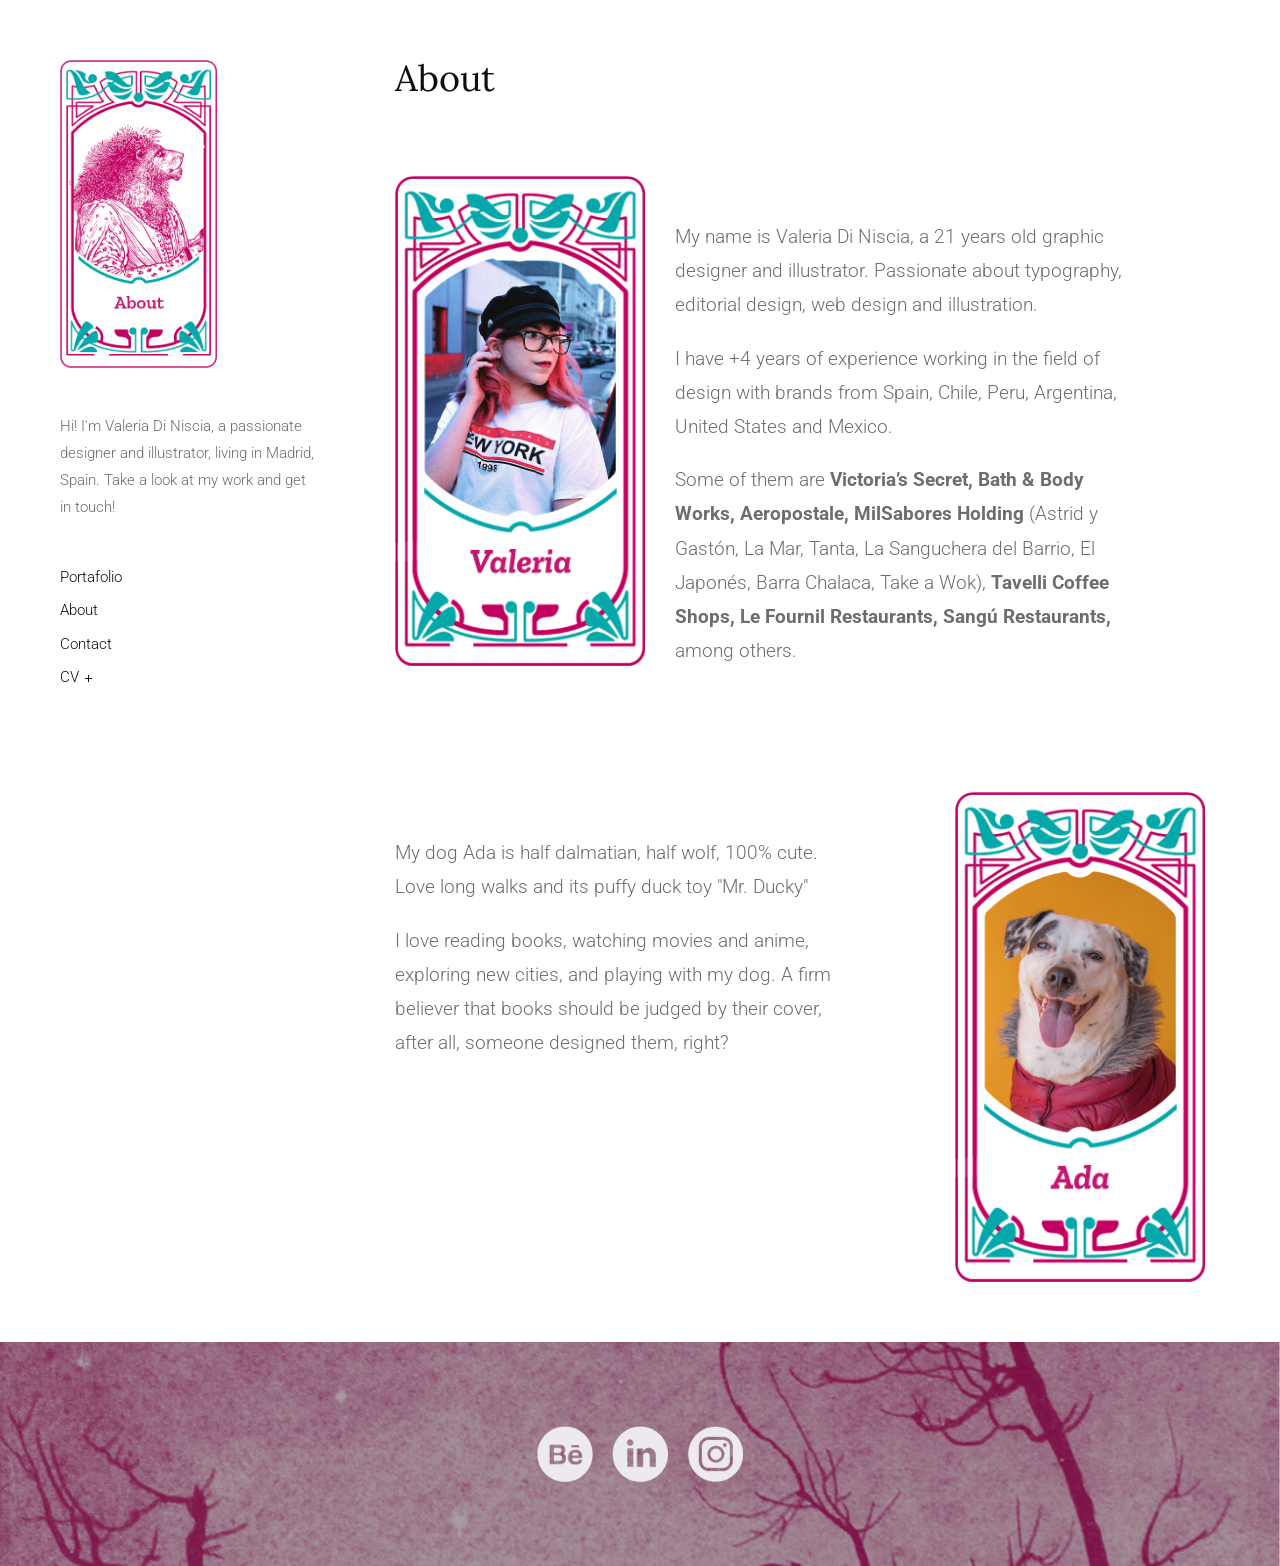
==== about.html @ c5363120 "first commit" ====
<!DOCTYPE html>
<html lang="en">

<head>
	<meta charset="utf-8">
	<meta name="viewport" content="width=device-width, initial-scale=1">
	<title>About - Valeria Di Niscia</title>
	<link rel="icon" type="image/png" href="img/favicon.png">
	<link rel="stylesheet" href="css/bootstrap.min.css">
	<link rel="stylesheet" href="css/fontello.min.css">
	<link rel="stylesheet" href="css/magnific-popup.min.css">
	<link rel="stylesheet" href="css/animsition.min.css">
	<link rel="stylesheet" href="css/style.css">
</head>

<body id="about-page">
	<div class="global-outer">
		<div class="global-inner">
			<header id="sidebar">
				<div class="sidebar-inner"><a class="logo smooth-leave" href="index.html"><img src="img/about.png"
							alt="SO"></a>
					<p class="intro">Hi! I'm Valeria Di Niscia, a passionate designer and illustrator, living in Madrid,
						Spain. Take a look at my work and get in touch!</p>
					<nav>
						<ul>
							<li><a class="smooth-leave" href="index.html">Portafolio</a></li>
							<li><a class="smooth-leave" href="about.html">About</a></li>
							<li><a class="smooth-leave" href="contact.html">Contact</a></li>
							<li class="dropdown"><span>CV</span>
								<ul style="display: none;">
									<li><a class="smooth-leave" href="https://drive.google.com/file/d/1ViU-qQo9ijTeDb50hkENKR6mRRT5uwua/view?usp=sharing" target="_blank">English</a></li>
									<li><a class="smooth-leave" href="https://drive.google.com/file/d/1dn1QAMejKVZiA3EEASueAr5Od7oV5cyV/view?usp=sharing" target="_blank">Spanish</a></li>
								</ul>
							</li>
						</ul>
					</nav>
				</div>
			</header>
			<main id="main">
				<div class="main-outer">
					<div class="container-fluid">
						<div class="page-title">
							<div class="row">
								<div class="col-md-12">
									<h1>About</h1>
								</div>
							</div>
						</div>
						<div class="approach">
							<div class="row">
								<div class="col-md-3"><img src="./img/image-Valeria.png" alt=""></div>
								<div class="col-md-7 col-md-offset-1">
									<div class="text">
										<p>My name is Valeria Di Niscia, a 21 years old graphic designer and illustrator. Passionate about typography, editorial design, web design and illustration.</p>
										<p>I have +4 years of experience working in the field of design with brands from Spain, Chile, Peru, Argentina, United States and Mexico.</p>
										<p>Some of them are <strong>Victoria’s Secret, Bath & Body Works, Aeropostale, MilSabores Holding</strong> (Astrid y Gastón, La Mar, Tanta, La Sanguchera del Barrio, El Japonés, Barra Chalaca, Take a Wok), <strong>Tavelli Coffee Shops, Le Fournil Restaurants, Sangú Restaurants,</strong> among others.</p>
									</div>
								</div>
							</div>
						</div>
						<div class="approach">
							<div class="row">
								<div class="col-md-7">
									<div class="text">
										<p>My dog Ada is half dalmatian, half wolf, 100% cute. Love long walks and its puffy duck toy "Mr. Ducky"</p>
										<p>I love reading books, watching movies and anime, exploring new cities, and playing with my dog. A firm believer that books should be judged by their cover, after all, someone designed them, right?</p>
									</div>
								</div>
								<div class="col-md-3 col-md-offset-1"><img src="./img/image-ada.png" alt=""></div>
							</div>
						</div>
					</div>
				</div>
			</main>
		</div>
	</div>
	<div class="footer">
		<span class="social-media">
			<a href="https://www.behance.net/valeriadiniscia"><img src="img/social-behance.png"
					alt="logo of Behance" /></a>
		</span>
		<span class="social-media">
			<a href="https://www.linkedin.com/in/valeriadiniscia/"><img src="img/social-linkedin.png"
					alt="logo of Linkedin" /></a>
		</span>
		<span class="social-media">
			<a href="https://www.instagram.com/valeria9899/"><img src="img/social-instagram.png"
					alt="logo of Instagram" /></a>
		</span>
	</div>
	<script src="js/plugins.min.js"></script>
	<script src="js/functions.js"></script>
</body>

</html>
---- css/fontello.min.css ----
@font-face{font-family:fontello;src:url(../fonts/fontello.eot?7012486);src:url(../fonts/fontello.eot?7012486#iefix) format('embedded-opentype'),url(../fonts/fontello.woff2?7012486) format('woff2'),url(../fonts/fontello.woff?7012486) format('woff'),url(../fonts/fontello.ttf?7012486) format('truetype'),url(../fonts/fontello.svg?7012486#fontello) format('svg');font-weight:400;font-style:normal}[class*=" icon-"]:before,[class^=icon-]:before{font-family:fontello;font-style:normal;font-weight:400;speak:none;display:inline-block;text-decoration:inherit;width:1em;margin-right:.2em;text-align:center;font-variant:normal;text-transform:none;line-height:1em;margin-left:.2em;-webkit-font-smoothing:antialiased;-moz-osx-font-smoothing:grayscale}.icon-eye:before{content:'\e800'}.icon-twitter:before{content:'\f099'}.icon-facebook:before{content:'\f09a'}.icon-pinterest-circled:before{content:'\f0d2'}.icon-gplus:before{content:'\f0d5'}.icon-mail-alt:before{content:'\f0e0'}.icon-vkontakte:before{content:'\f189'}
---- css/style.css ----
/*
	Contents:
	1. Google Fonts Import
	2. Common Styles
	3. Sidebar
	4. Main
	5. Works Grid
	6. Index Page
	7. Project Page
	8. About Page
	9. Blog Page
	10. Blog Single
	11. Contact Page
	12. Footer
    13. Responsive
*/

/*
	1. Google Fonts Import
*/
@import 'https://fonts.googleapis.com/css?family=Roboto:300,400';
@import 'https://fonts.googleapis.com/css?family=Lora:400,400italic';

/*
	2. Common Styles
*/

body {
    font-family: 'Roboto', 'Tahoma', 'Arial', sans-serif;
    font-weight: 300;
}

.global-outer {
    width: 100%;
    max-width: 1440px;
    margin-left: auto;
    margin-right: auto;
    overflow: hidden;
    position: relative;
    opacity: 0;
    -webkit-animation-fill-mode: both;
            animation-fill-mode: both;
}

.global-outer .global-inner {
    padding: 60px;
    overflow: hidden;
}

h1, h2, h3, h4, h5, h6 {
    font-weight: 300;
    line-height: 1.8;
    color: #0e0e0e;
    font-family: 'Lora', serif;
}

h1 {
    font-size: 36px;
}

h2 {
    font-size: 28px;
}

h3 {
    font-size: 22px;
}

h4 {
    font-size: 18px;
}

h5 {
    font-size: 16px;
}

h6 {
    font-size: 12px;
}

p {
    font-size: 15px;
    line-height: 1.8;
    color: #6d6d6d;
}

p.lead {
    font-size: 19px;
}

a {
    color: #05A8AA;
    padding-bottom: 1px;
    -webkit-transition: color 200ms, border-color 200ms;
            transition: color 200ms, border-color 200ms;
}

a:hover, a:active, a:focus {
    color: #05A8AA;
    text-decoration: none;
    border-color: rgba(72, 186, 134, 0.3);
}

a:focus {
    outline: none;
}

ul {
    font-size: 15px;
    color: #6d6d6d;
}

blockquote {
    font-size: 18px;
    font-family: 'Lora';
    font-style: italic;
    line-height: 2;
    padding-top: 15px;
    padding-bottom: 15px;
    color: rgba(109, 109, 109, 0.7);
}

input, textarea {
    display: block;
    width: 100%;
    max-width: 100%;
    border: none;
    background-color: rgba(0, 0, 0, 0.04);
    padding: 10px;
    font-size: 13px;
    border-radius: 2px;
    border-bottom: 1px solid transparent;
    -webkit-transition: background-color 200ms, border-color 300ms, border-radius 100ms;
            transition: background-color 200ms, border-color 300ms, border-radius 100ms;
    box-sizing: border-box;
}

input:focus, textarea:focus {
    background-color: #fff;
    border-radius: 0;
    border-color: rgba(0, 0, 0, 0.08);
}

.btn {
    display: inline-block;
    text-align: center;
    margin: auto;
    background-color: #05A8AA;
    color: #fff;
    font-size: 13px;
    border-radius: 2px;
    padding: 8px 14px;
    -webkit-transition: background-color 200ms;
            transition: background-color 200ms;
}

.btn:hover {
    background-color: #39966c;
    color: #fff;
}

.btn:active {
    background-color: #05A8AA;
}

.btn:focus {
    color: #fff;
}

.btn.small {
    padding: 5px 10px;
}

.btn.large {
    padding: 12px 18px;
}

::-moz-selection {
    background-color: #05A8AA;
    color: #fff;
}

::selection {
    background-color: #05A8AA;
    color: #fff;
}

.carousel {
    position: relative;
    overflow: hidden;
}

.carousel:after {
    content: '';
    position: absolute;
    bottom: -55px;
    left: 0;
    display: block;
    width: 100%;
    height: 55px;
    box-shadow: inset 0 -50px 50px -50px rgba(0, 0, 0, 0.5);
    -webkit-transition: bottom 300ms;
            transition: bottom 300ms;
}

.carousel .carousel-indicators {
    bottom: 0;
}

.carousel .carousel-indicators li {
    position: relative;
    display: inline-block;
    width: 10px;
    height: 10px;
    border-radius: 10px;
    margin: 0 3px;
    border: 1px solid #fff;
    overflow: hidden;
    -webkit-transform: translateY(100%);
            transform: translateY(100%);
    opacity: 0;
}

.carousel .carousel-indicators li:nth-child(1) {
    -webkit-transition: opacity 200ms 100ms, -webkit-transform 200ms 100ms;
            transition: opacity 200ms 100ms, -webkit-transform 200ms 100ms;
            transition: transform 200ms 100ms, opacity 200ms 100ms;
            transition: transform 200ms 100ms, opacity 200ms 100ms, -webkit-transform 200ms 100ms;
}

.carousel .carousel-indicators li:nth-child(2) {
    -webkit-transition: opacity 200ms 200ms, -webkit-transform 200ms 200ms;
            transition: opacity 200ms 200ms, -webkit-transform 200ms 200ms;
            transition: transform 200ms 200ms, opacity 200ms 200ms;
            transition: transform 200ms 200ms, opacity 200ms 200ms, -webkit-transform 200ms 200ms;
}

.carousel .carousel-indicators li:nth-child(3) {
    -webkit-transition: opacity 200ms 300ms, -webkit-transform 200ms 300ms;
            transition: opacity 200ms 300ms, -webkit-transform 200ms 300ms;
            transition: transform 200ms 300ms, opacity 200ms 300ms;
            transition: transform 200ms 300ms, opacity 200ms 300ms, -webkit-transform 200ms 300ms;
}

.carousel .carousel-indicators li:nth-child(4) {
    -webkit-transition: opacity 200ms 400ms, -webkit-transform 200ms 400ms;
            transition: opacity 200ms 400ms, -webkit-transform 200ms 400ms;
            transition: transform 200ms 400ms, opacity 200ms 400ms;
            transition: transform 200ms 400ms, opacity 200ms 400ms, -webkit-transform 200ms 400ms;
}

.carousel .carousel-indicators li:nth-child(5) {
    -webkit-transition: opacity 200ms 500ms, -webkit-transform 200ms 500ms;
            transition: opacity 200ms 500ms, -webkit-transform 200ms 500ms;
            transition: transform 200ms 500ms, opacity 200ms 500ms;
            transition: transform 200ms 500ms, opacity 200ms 500ms, -webkit-transform 200ms 500ms;
}

.carousel .carousel-indicators li:nth-child(6) {
    -webkit-transition: opacity 200ms 600ms, -webkit-transform 200ms 600ms;
            transition: opacity 200ms 600ms, -webkit-transform 200ms 600ms;
            transition: transform 200ms 600ms, opacity 200ms 600ms;
            transition: transform 200ms 600ms, opacity 200ms 600ms, -webkit-transform 200ms 600ms;
}

.carousel .carousel-indicators li:nth-child(7) {
    -webkit-transition: opacity 200ms 700ms, -webkit-transform 200ms 700ms;
            transition: opacity 200ms 700ms, -webkit-transform 200ms 700ms;
            transition: transform 200ms 700ms, opacity 200ms 700ms;
            transition: transform 200ms 700ms, opacity 200ms 700ms, -webkit-transform 200ms 700ms;
}

.carousel .carousel-indicators li:nth-child(8) {
    -webkit-transition: opacity 200ms 800ms, -webkit-transform 200ms 800ms;
            transition: opacity 200ms 800ms, -webkit-transform 200ms 800ms;
            transition: transform 200ms 800ms, opacity 200ms 800ms;
            transition: transform 200ms 800ms, opacity 200ms 800ms, -webkit-transform 200ms 800ms;
}

.carousel .carousel-indicators li:nth-child(9) {
    -webkit-transition: opacity 200ms 900ms, -webkit-transform 200ms 900ms;
            transition: opacity 200ms 900ms, -webkit-transform 200ms 900ms;
            transition: transform 200ms 900ms, opacity 200ms 900ms;
            transition: transform 200ms 900ms, opacity 200ms 900ms, -webkit-transform 200ms 900ms;
}

.carousel .carousel-indicators li:nth-child(10) {
    -webkit-transition: opacity 200ms 1000ms, -webkit-transform 200ms 1000ms;
            transition: opacity 200ms 1000ms, -webkit-transform 200ms 1000ms;
            transition: transform 200ms 1000ms, opacity 200ms 1000ms;
            transition: transform 200ms 1000ms, opacity 200ms 1000ms, -webkit-transform 200ms 1000ms;
}

.carousel .carousel-indicators li:nth-child(11) {
    -webkit-transition: opacity 200ms 1100ms, -webkit-transform 200ms 1100ms;
            transition: opacity 200ms 1100ms, -webkit-transform 200ms 1100ms;
            transition: transform 200ms 1100ms, opacity 200ms 1100ms;
            transition: transform 200ms 1100ms, opacity 200ms 1100ms, -webkit-transform 200ms 1100ms;
}

.carousel .carousel-indicators li:nth-child(12) {
    -webkit-transition: opacity 200ms 1200ms, -webkit-transform 200ms 1200ms;
            transition: opacity 200ms 1200ms, -webkit-transform 200ms 1200ms;
            transition: transform 200ms 1200ms, opacity 200ms 1200ms;
            transition: transform 200ms 1200ms, opacity 200ms 1200ms, -webkit-transform 200ms 1200ms;
}

.carousel .carousel-indicators li:nth-child(13) {
    -webkit-transition: opacity 200ms 1300ms, -webkit-transform 200ms 1300ms;
            transition: opacity 200ms 1300ms, -webkit-transform 200ms 1300ms;
            transition: transform 200ms 1300ms, opacity 200ms 1300ms;
            transition: transform 200ms 1300ms, opacity 200ms 1300ms, -webkit-transform 200ms 1300ms;
}

.carousel .carousel-indicators li:nth-child(14) {
    -webkit-transition: opacity 200ms 1400ms, -webkit-transform 200ms 1400ms;
            transition: opacity 200ms 1400ms, -webkit-transform 200ms 1400ms;
            transition: transform 200ms 1400ms, opacity 200ms 1400ms;
            transition: transform 200ms 1400ms, opacity 200ms 1400ms, -webkit-transform 200ms 1400ms;
}

.carousel .carousel-indicators li:nth-child(15) {
    -webkit-transition: opacity 200ms 1500ms, -webkit-transform 200ms 1500ms;
            transition: opacity 200ms 1500ms, -webkit-transform 200ms 1500ms;
            transition: transform 200ms 1500ms, opacity 200ms 1500ms;
            transition: transform 200ms 1500ms, opacity 200ms 1500ms, -webkit-transform 200ms 1500ms;
}

.carousel .carousel-indicators li:before {
    content: '';
    position: absolute;
    top: 0;
    left: 0;
    width: 0;
    height: 100%;
    background-color: #fff;
    -webkit-transition: width 300ms;
            transition: width 300ms;
}

.carousel .carousel-indicators li.active {
    width: 10px;
    height: 10px;
    background-color: transparent;
}

.carousel .carousel-indicators li.active:before {
    width: 100%;
}

.carousel .carousel-indicators li:hover:before {
    width: 100%;
}

.carousel:hover:after {
    bottom: 0;
}

.carousel:hover .carousel-indicators li {
    -webkit-transform: translateY(0);
            transform: translateY(0);
    opacity: 1;
}

.image-source-link {
    color: #98c3d1;
}

.mfp-with-zoom.mfp-container, .mfp-with-zoom.mfp-bg {
    opacity: 0;
    -webkit-transition: all 300ms ease-out;
            transition: all 300ms ease-out;
    -webkit-backface-visibility: hidden;
            backface-visibility: hidden;
}

.mfp-with-zoom.mfp-ready .mfp-container {
    opacity: 1;
}

.mfp-with-zoom.mfp-ready.mfp-bg {
    opacity: 0.8;
}

.mfp-with-zoom.mfp-removing .mfp-container {
    opacity: 0;
}

.mfp-with-zoom.mfp-removing.mfp-bg {
    opacity: 0;
}

.page-title h1 {
    margin: 0;
    line-height: 1;
}

.page-title p {
    margin-top: 25px;
}

.page-title .page-title-image {
    margin-top: 30px;
}

.page-title .page-title-image img {
    width: 100%;
}

/*
	3. Sidebar
*/

#sidebar {
    width: 25%;
    float: left;
    overflow: hidden;
}

#sidebar .sidebar-inner {
    padding-right: 30px;
}

#sidebar .logo {
    display: inline-block;
    margin-bottom: 30px;
    padding: 0;
    border: none;
}

#sidebar nav {
    padding: 25px 0 10px;
    color: #0e0e0e;
}

#sidebar nav ul {
    list-style: none;
    margin: 0;
    padding: 0;
}

#sidebar nav ul li a, #sidebar nav ul li span {
    display: inline-block;
    padding: 6px 0;
    color: #0e0e0e;
    text-decoration: none;
    -webkit-transition: color 100ms;
            transition: color 100ms;
    border: none;
    font-weight: 300;
}

#sidebar nav ul li a.current, #sidebar nav ul li span.current {
    color: #05A8AA;
}

#sidebar nav ul li a:hover, #sidebar nav ul li span:hover {
    color: #05A8AA;
    cursor: pointer;
}

#sidebar nav ul li a:hover:before, #sidebar nav ul li span:hover:before {
    background-color: #05A8AA;
}

#sidebar nav ul li.dropdown span {
    position: relative;
}

#sidebar nav ul li.dropdown span:after, #sidebar nav ul li.dropdown span:before {
    content: '';
    position: absolute;
    top: 2px;
    right: 0;
    bottom: 0;
    margin: auto -13px auto auto;
    display: inline-block;
    width: 7px;
    height: 1px;
    background-color: #0e0e0e;
    -webkit-transition: background-color 100ms, -webkit-transform 200ms;
            transition: background-color 100ms, -webkit-transform 200ms;
            transition: transform 200ms, background-color 100ms;
            transition: transform 200ms, background-color 100ms, -webkit-transform 200ms;
}

#sidebar nav ul li.dropdown span:before {
    margin-right: -10px;
    width: 1px;
    height: 7px;
}

#sidebar nav ul li.dropdown span.current:after,
#sidebar nav ul li.dropdown span.current:before {
    background-color: #05A8AA;
}

#sidebar nav ul li.dropdown span:hover:after,
#sidebar nav ul li.dropdown span:hover:before {
    background-color: #05A8AA;
}

#sidebar nav ul li.dropdown ul {
    display: none;
}

#sidebar nav ul li.dropdown ul li {
    -webkit-transform: translateY(-10px);
            transform: translateY(-10px);
    opacity: 0;
}

#sidebar nav ul li.dropdown ul li:nth-child(1) {
    -webkit-transition: opacity 200ms 100ms, -webkit-transform 400ms 100ms;
            transition: opacity 200ms 100ms, -webkit-transform 400ms 100ms;
            transition: transform 400ms 100ms, opacity 200ms 100ms;
            transition: transform 400ms 100ms, opacity 200ms 100ms, -webkit-transform 400ms 100ms;
}

#sidebar nav ul li.dropdown ul li:nth-child(2) {
    -webkit-transition: opacity 200ms 200ms, -webkit-transform 400ms 200ms;
            transition: opacity 200ms 200ms, -webkit-transform 400ms 200ms;
            transition: transform 400ms 200ms, opacity 200ms 200ms;
            transition: transform 400ms 200ms, opacity 200ms 200ms, -webkit-transform 400ms 200ms;
}

#sidebar nav ul li.dropdown ul li:nth-child(3) {
    -webkit-transition: opacity 200ms 300ms, -webkit-transform 400ms 300ms;
            transition: opacity 200ms 300ms, -webkit-transform 400ms 300ms;
            transition: transform 400ms 300ms, opacity 200ms 300ms;
            transition: transform 400ms 300ms, opacity 200ms 300ms, -webkit-transform 400ms 300ms;
}

#sidebar nav ul li.dropdown ul li:nth-child(4) {
    -webkit-transition: opacity 200ms 400ms, -webkit-transform 400ms 400ms;
            transition: opacity 200ms 400ms, -webkit-transform 400ms 400ms;
            transition: transform 400ms 400ms, opacity 200ms 400ms;
            transition: transform 400ms 400ms, opacity 200ms 400ms, -webkit-transform 400ms 400ms;
}

#sidebar nav ul li.dropdown ul li:nth-child(5) {
    -webkit-transition: opacity 200ms 500ms, -webkit-transform 400ms 500ms;
            transition: opacity 200ms 500ms, -webkit-transform 400ms 500ms;
            transition: transform 400ms 500ms, opacity 200ms 500ms;
            transition: transform 400ms 500ms, opacity 200ms 500ms, -webkit-transform 400ms 500ms;
}

#sidebar nav ul li.dropdown ul li:nth-child(6) {
    -webkit-transition: opacity 200ms 600ms, -webkit-transform 400ms 600ms;
            transition: opacity 200ms 600ms, -webkit-transform 400ms 600ms;
            transition: transform 400ms 600ms, opacity 200ms 600ms;
            transition: transform 400ms 600ms, opacity 200ms 600ms, -webkit-transform 400ms 600ms;
}

#sidebar nav ul li.dropdown ul li:nth-child(7) {
    -webkit-transition: opacity 200ms 700ms, -webkit-transform 400ms 700ms;
            transition: opacity 200ms 700ms, -webkit-transform 400ms 700ms;
            transition: transform 400ms 700ms, opacity 200ms 700ms;
            transition: transform 400ms 700ms, opacity 200ms 700ms, -webkit-transform 400ms 700ms;
}

#sidebar nav ul li.dropdown ul li:nth-child(8) {
    -webkit-transition: opacity 200ms 800ms, -webkit-transform 400ms 800ms;
            transition: opacity 200ms 800ms, -webkit-transform 400ms 800ms;
            transition: transform 400ms 800ms, opacity 200ms 800ms;
            transition: transform 400ms 800ms, opacity 200ms 800ms, -webkit-transform 400ms 800ms;
}

#sidebar nav ul li.dropdown ul li:nth-child(9) {
    -webkit-transition: opacity 200ms 900ms, -webkit-transform 400ms 900ms;
            transition: opacity 200ms 900ms, -webkit-transform 400ms 900ms;
            transition: transform 400ms 900ms, opacity 200ms 900ms;
            transition: transform 400ms 900ms, opacity 200ms 900ms, -webkit-transform 400ms 900ms;
}

#sidebar nav ul li.dropdown ul li:nth-child(10) {
    -webkit-transition: opacity 200ms 1000ms, -webkit-transform 400ms 1000ms;
            transition: opacity 200ms 1000ms, -webkit-transform 400ms 1000ms;
            transition: transform 400ms 1000ms, opacity 200ms 1000ms;
            transition: transform 400ms 1000ms, opacity 200ms 1000ms, -webkit-transform 400ms 1000ms;
}

#sidebar nav ul li.dropdown ul li a {
    font-size: 13px;
}

#sidebar nav ul li.dropdown ul li a:before {
    content: '';
    display: inline-block;
    width: 4px;
    height: 1px;
    background-color: #0e0e0e;
    margin-bottom: 4px;
    margin-right: 6px;
    -webkit-transition: background-color 100ms;
            transition: background-color 100ms;
}

#sidebar nav ul li.dropdown ul li a.current:before {
    background-color: #05A8AA;
}

#sidebar nav ul li.dropdown ul li a:hover:before {
    background-color: #05A8AA;
}

#sidebar nav ul li.dropdown.expanded span:before {
    -webkit-transform: rotate(90deg);
            transform: rotate(90deg);
}

#sidebar nav ul li.dropdown.expanded ul li {
    -webkit-transform: translateY(0);
            transform: translateY(0);
    opacity: 1;
}

#sidebar nav ul li.dropdown.expanded ul li:nth-child(1) {
    -webkit-transition: opacity 200ms 100ms, -webkit-transform 200ms 100ms;
            transition: opacity 200ms 100ms, -webkit-transform 200ms 100ms;
            transition: transform 200ms 100ms, opacity 200ms 100ms;
            transition: transform 200ms 100ms, opacity 200ms 100ms, -webkit-transform 200ms 100ms;
}

#sidebar nav ul li.dropdown.expanded ul li:nth-child(2) {
    -webkit-transition: opacity 200ms 200ms, -webkit-transform 200ms 200ms;
            transition: opacity 200ms 200ms, -webkit-transform 200ms 200ms;
            transition: transform 200ms 200ms, opacity 200ms 200ms;
            transition: transform 200ms 200ms, opacity 200ms 200ms, -webkit-transform 200ms 200ms;
}

#sidebar nav ul li.dropdown.expanded ul li:nth-child(3) {
    -webkit-transition: opacity 200ms 300ms, -webkit-transform 200ms 300ms;
            transition: opacity 200ms 300ms, -webkit-transform 200ms 300ms;
            transition: transform 200ms 300ms, opacity 200ms 300ms;
            transition: transform 200ms 300ms, opacity 200ms 300ms, -webkit-transform 200ms 300ms;
}

#sidebar nav ul li.dropdown.expanded ul li:nth-child(4) {
    -webkit-transition: opacity 200ms 400ms, -webkit-transform 200ms 400ms;
            transition: opacity 200ms 400ms, -webkit-transform 200ms 400ms;
            transition: transform 200ms 400ms, opacity 200ms 400ms;
            transition: transform 200ms 400ms, opacity 200ms 400ms, -webkit-transform 200ms 400ms;
}

#sidebar nav ul li.dropdown.expanded ul li:nth-child(5) {
    -webkit-transition: opacity 200ms 500ms, -webkit-transform 200ms 500ms;
            transition: opacity 200ms 500ms, -webkit-transform 200ms 500ms;
            transition: transform 200ms 500ms, opacity 200ms 500ms;
            transition: transform 200ms 500ms, opacity 200ms 500ms, -webkit-transform 200ms 500ms;
}

#sidebar nav ul li.dropdown.expanded ul li:nth-child(6) {
    -webkit-transition: opacity 200ms 600ms, -webkit-transform 200ms 600ms;
            transition: opacity 200ms 600ms, -webkit-transform 200ms 600ms;
            transition: transform 200ms 600ms, opacity 200ms 600ms;
            transition: transform 200ms 600ms, opacity 200ms 600ms, -webkit-transform 200ms 600ms;
}

#sidebar nav ul li.dropdown.expanded ul li:nth-child(7) {
    -webkit-transition: opacity 200ms 700ms, -webkit-transform 200ms 700ms;
            transition: opacity 200ms 700ms, -webkit-transform 200ms 700ms;
            transition: transform 200ms 700ms, opacity 200ms 700ms;
            transition: transform 200ms 700ms, opacity 200ms 700ms, -webkit-transform 200ms 700ms;
}

#sidebar nav ul li.dropdown.expanded ul li:nth-child(8) {
    -webkit-transition: opacity 200ms 800ms, -webkit-transform 200ms 800ms;
            transition: opacity 200ms 800ms, -webkit-transform 200ms 800ms;
            transition: transform 200ms 800ms, opacity 200ms 800ms;
            transition: transform 200ms 800ms, opacity 200ms 800ms, -webkit-transform 200ms 800ms;
}

#sidebar nav ul li.dropdown.expanded ul li:nth-child(9) {
    -webkit-transition: opacity 200ms 900ms, -webkit-transform 200ms 900ms;
            transition: opacity 200ms 900ms, -webkit-transform 200ms 900ms;
            transition: transform 200ms 900ms, opacity 200ms 900ms;
            transition: transform 200ms 900ms, opacity 200ms 900ms, -webkit-transform 200ms 900ms;
}

#sidebar nav ul li.dropdown.expanded ul li:nth-child(10) {
    -webkit-transition: opacity 200ms 1000ms, -webkit-transform 200ms 1000ms;
            transition: opacity 200ms 1000ms, -webkit-transform 200ms 1000ms;
            transition: transform 200ms 1000ms, opacity 200ms 1000ms;
            transition: transform 200ms 1000ms, opacity 200ms 1000ms, -webkit-transform 200ms 1000ms;
}

#sidebar .basket-open {
    position: absolute;
    top: 10px;
    right: 20px;
    border-bottom: none;
}

#sidebar .basket-open .cart-indicator {
    position: relative;
    overflow: hidden;
}

#sidebar .basket-open .cart-indicator i {
    font-size: 16px;
    color: #bfbfbf;
    -webkit-transition: color 200ms;
            transition: color 200ms;
}

#sidebar .basket-open .cart-indicator span {
    position: absolute;
    top: -5px;
    right: -12px;
    display: block;
    width: 16px;
    height: 16px;
    background-color: #05A8AA;
    border-radius: 20px;
    font-size: 9px;
    font-weight: 400;
    color: #fff;
    text-align: center;
    padding-top: 2px;
}

#sidebar .basket-open:hover .cart-indicator i {
    color: #6d6d6d;
}

#sidebar .copyright {
    padding-top: 20px;
    color: #bfbfbf;
    font-size: 13px;
}

#sidebar .widgets-block {
    margin: 50px 0;
}

#sidebar .widgets-block .widget {
    margin: 0 0 80px;
}

#sidebar .widgets-block .widget:last-of-type {
    margin-bottom: 0;
}

#sidebar .widgets-block .widget .title {
    display: block;
    color: #bfbfbf;
    margin: 0 0 5px;
    font-weight: 400;
    font-size: 11px;
    letter-spacing: 0.4px;
    text-transform: uppercase;
}

#sidebar .widgets-block .widget .title:after {
    content: '';
    display: block;
    width: 100%;
    height: 1px;
    background-color: rgba(191, 191, 191, 0.12);
    margin-top: 3px;
}

#sidebar .widgets-block .widget ul {
    list-style: none;
    margin: 0;
    padding: 0;
}

#sidebar .widgets-block .widget ul li {
    display: block;
    padding: 5px 0;
}

#sidebar .widgets-block .widget.filter li {
    color: #0e0e0e;
    -webkit-transition: color 100ms;
            transition: color 100ms;
}

#sidebar .widgets-block .widget.filter li.active {
    color: #05A8AA;
}

#sidebar .widgets-block .widget.filter li:hover {
    color: #05A8AA;
    cursor: pointer;
}

#sidebar .widgets-block .widget.twitter ul li {
    line-height: 1.7;
    font-size: 13px;
    padding: 15px 0;
}

#sidebar .widgets-block .widget.twitter ul li:first-child {
    padding-top: 0;
}

#sidebar .widgets-block .widget.twitter ul li:last-child {
    padding-bottom: 0;
}

#sidebar .widgets-block .widget.twitter ul li .time {
    display: block;
    margin: 7px 0 0;
    color: #bfbfbf;
    font-size: 13px;
    border: none;
}

#sidebar .widgets-block .widget.twitter ul li .time:hover {
    color: #05A8AA;
}

#sidebar .widgets-block .widget.recent-projects ul li a {
    display: block;
    border: none;
    color: #6d6d6d;
    width: 100%;
    overflow: hidden;
    text-overflow: ellipsis;
    white-space: nowrap;
}

#sidebar .widgets-block .widget.recent-projects ul li a:hover {
    color: #05A8AA;
}

#sidebar .widgets-block .widget.blog-categories ul li a {
    display: block;
    border: none;
    color: #6d6d6d;
    width: 100%;
    overflow: hidden;
    text-overflow: ellipsis;
    white-space: nowrap;
}

#sidebar .widgets-block .widget.blog-categories ul li a:hover {
    color: #05A8AA;
}

#sidebar .widgets-block .widget.tags ul li {
    display: inline-block;
    margin: 5px 0;
    padding: 0;
}

#sidebar .widgets-block .widget.tags ul li a {
    display: block;
    color: #bfbfbf;
    border: none;
    background-color: rgba(191, 191, 191, 0.1);
    padding: 6px 12px;
    font-size: 13px;
    border-radius: 150px;
    white-space: nowrap;
    -webkit-transition: background-color 200ms, color 200ms;
            transition: background-color 200ms, color 200ms;
}

#sidebar .widgets-block .widget.tags ul li a:hover {
    color: #6d6d6d;
    background-color: rgba(191, 191, 191, 0.2);
}

/*
	4. Main
*/

#main {
    float: left;
    overflow: hidden;
    width: 75%;
}

#main .main-outer {
    overflow: hidden;
    padding-left: 30px;
}

/*
	5. Works Grid
*/

#works-grid {
    overflow: hidden;
}

#works-grid .gutter {
    width: 2.35%;
}

#works-grid .works-item {
    display: block;
    position: relative;
    overflow: hidden;
    border: none;
    width: 31.75%;
    margin-bottom: 2.35%;
    padding-bottom: 0;
    z-index: 3;
}

#works-grid .works-item .picture {
    position: relative;
}

#works-grid .works-item .picture .content {
    position: absolute;
    width: 100%;
    top: 50%;
    left: 0;
    -webkit-transform: translateY(-50%);
            transform: translateY(-50%);
    z-index: 2;
}

#works-grid .works-item .picture .content .text {
    padding: 20px;
    text-align: center;
    -webkit-transform: scale(1.2);
            transform: scale(1.2);
    opacity: 0;
    -webkit-transition: opacity 100ms, -webkit-transform 250ms;
            transition: opacity 100ms, -webkit-transform 250ms;
            transition: transform 250ms, opacity 100ms;
            transition: transform 250ms, opacity 100ms, -webkit-transform 250ms;
}

#works-grid .works-item .picture .content .text h2 {
    color: #fff;
    margin: 0 0 5px;
    padding: 0;
    font-size: 19px;
    line-height: 1.5;
}

#works-grid .works-item .picture .content .text ul {
    list-style: none;
    margin: 0;
    padding: 0;
}

#works-grid .works-item .picture .content .text ul li {
    display: inline;
    color: rgba(255, 255, 255, 0.8);
    font-size: 11px;
    font-weight: 400;
}

#works-grid .works-item .picture .content .text ul li:after {
    content: '—';
    margin-left: 3px;
}

#works-grid .works-item .picture .content .text ul li:last-child:after {
    content: '';
    margin: 0;
}

#works-grid .works-item .picture img {
    width: 100%;
}

#works-grid .works-item .picture:before {
    content: '';
    display: block;
    width: 100%;
    height: 100%;
    position: absolute;
    top: 0;
    left: 0;
    -webkit-transition: opacity 250ms;
            transition: opacity 250ms;
    opacity: 0;
    background-color: rgba(0, 0, 0, 0.6);
    z-index: 1;
}

#works-grid .works-item:hover .picture .content .text {
    -webkit-transform: scale(1);
            transform: scale(1);
    opacity: 1;
}

#works-grid .works-item:hover .picture:before {
    opacity: 1;
}

#works-grid.columns-2 .works-item {
    width: 48.825%;
}

#works-grid.columns-4 .works-item {
    width: 23.2375%;
}

/*
	6. Index Page
*/

#index-page #main .load-more {
    margin-top: 30px;
    text-align: center;
}

.logo img {
    height: 22em;
}

/*
	7. Project Page
*/

#project-page #main .title-image img {
    width: 100%;
}

#project-page #main .gallery a {
    display: block;
    margin-bottom: 20px;
    border-bottom: none;
}

#project-page #main .gallery a img {
    width: 100%;
}

#project-page #main .description {
    margin: 50px 0 30px;
}

#project-page #main .description h1 {
    margin: 0;
}

#project-page #main .description p {
    font-size: 15px;
    margin: 10px 0 20px;
}

#project-page #main .description .categories {
    list-style: none;
    margin: -5px 0 35px;
    padding: 0;
}

#project-page #main .description .categories li {
    display: inline;
    color: #bfbfbf;
    font-size: 13px;
    font-weight: 300;
    margin-right: 3px;
}

#project-page #main .description .categories li:after {
    content: '—';
    margin-left: 5px;
}

#project-page #main .description .categories li:last-child {
    margin-right: 0;
}

#project-page #main .description .categories li:last-child:after {
    content: '';
    margin-left: 0;
}

#project-page #main .description .subtitle {
    margin: 50px 0 0;
    font-size: 11px;
    letter-spacing: 0.4px;
    text-transform: uppercase;
    font-weight: 400;
    color: #0e0e0e;
    font-family: Roboto;
}

#project-page #main .details {
    margin: 50px 0 30px;
    padding: 15px 30px;
}

#project-page #main .details ul {
    list-style: none;
    margin: 0;
    padding: 0;
}

#project-page #main .details ul li {
    color: #bfbfbf;
    margin: 10px 0;
    padding: 5px 0;
    font-size: 11px;
    letter-spacing: 0.4px;
    text-transform: uppercase;
    font-weight: 400;
}

#project-page #main .details ul li:first-child {
    margin-top: 0;
    padding-top: 0;
}

#project-page #main .details ul li:last-child {
    margin-bottom: 0;
}

#project-page #main .details ul li span {
    display: block;
    color: #6d6d6d;
    margin-top: 2px;
    text-transform: none;
    font-size: 13px;
    font-weight: 400;
}

#project-page #main .project-image {
    position: relative;
    margin-top: 30px;
}

#project-page #main .project-image .caption {
    position: absolute;
    bottom: 15px;
    left: 15px;
    display: inline-block;
    background-color: rgba(255, 255, 255, 0.9);
    border-radius: 2px;
    font-size: 13px;
    padding: 4px 12px;
    -webkit-transform: scale(1.2);
            transform: scale(1.2);
    opacity: 0;
    -webkit-transition: opacity 100ms, -webkit-transform 250ms;
            transition: opacity 100ms, -webkit-transform 250ms;
            transition: transform 250ms, opacity 100ms;
            transition: transform 250ms, opacity 100ms, -webkit-transform 250ms;
}

#project-page #main .project-image img {
    width: 100%;
}

#project-page #main .project-image:hover .caption {
    -webkit-transform: scale(1);
            transform: scale(1);
    opacity: 1;
}

#project-page #main .carousel {
    margin-top: 30px;
}

#project-page #main .carousel .item img {
    width: 100%;
}

#project-page #main .end-page {
    margin-top: 50px;
    overflow: hidden;
}

#project-page #main .end-page .projects-navigation {
    display: inline-block;
    padding: 10px 20px;
    margin-top: 8px;
    border: none;
}

#project-page #main .end-page .projects-navigation .arrow {
    position: relative;
    display: block;
    width: 35px;
    height: 1px;
    background-color: #bfbfbf;
    -webkit-transition: background-color 300ms, -webkit-transform 300ms;
            transition: background-color 300ms, -webkit-transform 300ms;
            transition: transform 300ms, background-color 300ms;
            transition: transform 300ms, background-color 300ms, -webkit-transform 300ms;
}

#project-page #main .end-page .projects-navigation .arrow:after {
    content: '';
    display: block;
    position: absolute;
    width: 0;
    height: 0;
    top: -4px;
    border-top: 5px solid transparent;
    border-bottom: 5px solid transparent;
    -webkit-transition: border-color 300ms;
            transition: border-color 300ms;
}

#project-page #main .end-page .projects-navigation .arrow.arrow-left:after {
    left: 0;
    border-right: 5px solid #bfbfbf;
}

#project-page #main .end-page .projects-navigation .arrow.arrow-right:after {
    right: 0;
    border-left: 5px solid #bfbfbf;
}

#project-page #main .end-page .projects-navigation.previous-project {
    float: left;
}

#project-page #main .end-page .projects-navigation.next-project {
    float: right;
}

#project-page #main .end-page .projects-navigation:hover .arrow {
    background-color: #05A8AA;
}

#project-page #main .end-page .projects-navigation:hover .arrow.arrow-left {
    -webkit-transform: translateX(-20px);
            transform: translateX(-20px);
}

#project-page #main .end-page .projects-navigation:hover .arrow.arrow-left:after {
    border-right-color: #05A8AA;
}

#project-page #main .end-page .projects-navigation:hover .arrow.arrow-right {
    -webkit-transform: translateX(20px);
            transform: translateX(20px);
}

#project-page #main .end-page .projects-navigation:hover .arrow.arrow-right:after {
    border-left-color: #05A8AA;
}

#project-page #main .end-page .share-block {
    text-align: center;
    margin-top: 3px;
}

#project-page #main .end-page .share-block ul {
    list-style: none;
    margin: auto;
    padding: 0;
}

#project-page #main .end-page .share-block ul li {
    display: inline-block;
}

#project-page #main .end-page .share-block ul li a {
    display: block;
    padding: 5px;
    color: #bfbfbf;
    border: none;
    font-size: 14px;
}

#project-page #main .end-page .share-block ul li a:hover {
    color: #05A8AA;
}

#project-page.alternate .end-page {
    margin-top: 100px;
}

/*
	8. About Page
*/

#about-page #main .services {
    margin-top: 60px;
}

#about-page #main .services .service-block {
    margin-bottom: 30px;
}

#about-page #main .services .service-block h4 {
    margin: 0;
}

#about-page #main .services .service-block p {
    margin: 15px 0 0;
}

#about-page #main .team {
    margin-top: 100px;
}

#about-page #main .team .team-title {
    text-align: center;
    margin-bottom: 70px;
}

#about-page #main .team .team-title h2 {
    margin: 0;
}

#about-page #main .team .team-title p {
    margin: 0;
    font-size: 17px;
}

#about-page #main .team .team-member {
    text-align: center;
    margin-bottom: 30px;
}

#about-page #main .team .team-member .photo {
    border-radius: 500px;
    overflow: hidden;
}

#about-page #main .team .team-member .photo img {
    width: 100%;
}

#about-page #main .team .team-member .content {
    margin-top: 20px;
}

#about-page #main .team .team-member .content h3 {
    margin: 0;
}

#about-page #main .team .team-member .content p {
    margin: 0;
}

#about-page #main .team .team-member .content .social-links {
    list-style: none;
    margin: 15px 0 0;
    padding: 0;
}

#about-page #main .team .team-member .content .social-links li {
    display: inline-block;
    opacity: 0;
    -webkit-transform: translateY(10px);
            transform: translateY(10px);
}

#about-page #main .team .team-member .content .social-links li:nth-child(1) {
    -webkit-transition: opacity 200ms 100ms, -webkit-transform 200ms 100ms;
            transition: opacity 200ms 100ms, -webkit-transform 200ms 100ms;
            transition: transform 200ms 100ms, opacity 200ms 100ms;
            transition: transform 200ms 100ms, opacity 200ms 100ms, -webkit-transform 200ms 100ms;
}

#about-page #main .team .team-member .content .social-links li:nth-child(2) {
    -webkit-transition: opacity 200ms 200ms, -webkit-transform 200ms 200ms;
            transition: opacity 200ms 200ms, -webkit-transform 200ms 200ms;
            transition: transform 200ms 200ms, opacity 200ms 200ms;
            transition: transform 200ms 200ms, opacity 200ms 200ms, -webkit-transform 200ms 200ms;
}

#about-page #main .team .team-member .content .social-links li:nth-child(3) {
    -webkit-transition: opacity 200ms 300ms, -webkit-transform 200ms 300ms;
            transition: opacity 200ms 300ms, -webkit-transform 200ms 300ms;
            transition: transform 200ms 300ms, opacity 200ms 300ms;
            transition: transform 200ms 300ms, opacity 200ms 300ms, -webkit-transform 200ms 300ms;
}

#about-page #main .team .team-member .content .social-links li:nth-child(4) {
    -webkit-transition: opacity 200ms 400ms, -webkit-transform 200ms 400ms;
            transition: opacity 200ms 400ms, -webkit-transform 200ms 400ms;
            transition: transform 200ms 400ms, opacity 200ms 400ms;
            transition: transform 200ms 400ms, opacity 200ms 400ms, -webkit-transform 200ms 400ms;
}

#about-page #main .team .team-member .content .social-links li:nth-child(5) {
    -webkit-transition: opacity 200ms 500ms, -webkit-transform 200ms 500ms;
            transition: opacity 200ms 500ms, -webkit-transform 200ms 500ms;
            transition: transform 200ms 500ms, opacity 200ms 500ms;
            transition: transform 200ms 500ms, opacity 200ms 500ms, -webkit-transform 200ms 500ms;
}

#about-page #main .team .team-member .content .social-links li:nth-child(6) {
    -webkit-transition: opacity 200ms 600ms, -webkit-transform 200ms 600ms;
            transition: opacity 200ms 600ms, -webkit-transform 200ms 600ms;
            transition: transform 200ms 600ms, opacity 200ms 600ms;
            transition: transform 200ms 600ms, opacity 200ms 600ms, -webkit-transform 200ms 600ms;
}

#about-page #main .team .team-member .content .social-links li:nth-child(7) {
    -webkit-transition: opacity 200ms 700ms, -webkit-transform 200ms 700ms;
            transition: opacity 200ms 700ms, -webkit-transform 200ms 700ms;
            transition: transform 200ms 700ms, opacity 200ms 700ms;
            transition: transform 200ms 700ms, opacity 200ms 700ms, -webkit-transform 200ms 700ms;
}

#about-page #main .team .team-member .content .social-links li:nth-child(8) {
    -webkit-transition: opacity 200ms 800ms, -webkit-transform 200ms 800ms;
            transition: opacity 200ms 800ms, -webkit-transform 200ms 800ms;
            transition: transform 200ms 800ms, opacity 200ms 800ms;
            transition: transform 200ms 800ms, opacity 200ms 800ms, -webkit-transform 200ms 800ms;
}

#about-page #main .team .team-member .content .social-links li:nth-child(9) {
    -webkit-transition: opacity 200ms 900ms, -webkit-transform 200ms 900ms;
            transition: opacity 200ms 900ms, -webkit-transform 200ms 900ms;
            transition: transform 200ms 900ms, opacity 200ms 900ms;
            transition: transform 200ms 900ms, opacity 200ms 900ms, -webkit-transform 200ms 900ms;
}

#about-page #main .team .team-member .content .social-links li:nth-child(10) {
    -webkit-transition: opacity 200ms 1000ms, -webkit-transform 200ms 1000ms;
            transition: opacity 200ms 1000ms, -webkit-transform 200ms 1000ms;
            transition: transform 200ms 1000ms, opacity 200ms 1000ms;
            transition: transform 200ms 1000ms, opacity 200ms 1000ms, -webkit-transform 200ms 1000ms;
}

#about-page #main .team .team-member .content .social-links li a {
    display: block;
    width: 28px;
    height: 28px;
    color: rgba(191, 191, 191, 0.7);
    font-size: 16px;
    border-bottom: none;
    line-height: 1;
    padding-top: 6px;
}

#about-page #main .team .team-member .content .social-links li a:hover {
    color: #05A8AA;
}

#about-page #main .team .team-member:hover .social-links li {
    -webkit-transform: translateY(0);
            transform: translateY(0);
    opacity: 1;
}

#about-page #main .studio {
    margin-top: 50px;
}

#about-page #main .studio h2 {
    line-height: 1;
    margin: 0;
}

#about-page #main .studio p {
    margin-top: 25px;
}

#about-page #main .approach {
    margin-top: 80px;
}

#about-page #main .approach img {
    height: 35em;
}

#about-page #main .approach .text {
    padding: 25px 0;
}

#about-page #main .approach .text h2 {
    margin: 0;
}

#about-page #main .approach .text p {
    font-size: 19px;
}

#about-page #main .approach .text .links {
    list-style: none;
    margin: 40px 0 0;
    padding: 0;
}

#about-page #main .approach .text .links li {
    margin-bottom: 15px;
}

#about-page #main .approach .text .links li:last-child {
    margin-bottom: 0;
}

#about-page #main .approach .text .links li a {
    font-size: 17px;
    border-bottom: 1px solid rgba(72, 186, 134, 0.3);
}

#about-page #main .approach .text .links li a:hover {
    border-color: #05A8AA;
}

/*
	9. Blog Page
*/

#blog-page #main .articles-list {
    margin-top: 10px;
}

#blog-page #main article {
    border-bottom: 1px solid rgba(191, 191, 191, 0.2);
}

#blog-page #main article .post {
    position: relative;
    display: block;
    border: none;
    padding: 40px 0;
}

#blog-page #main article .arrow {
    position: absolute;
    display: block;
    top: 50%;
    right: 0;
    width: 35px;
    height: 1px;
    background-color: #bfbfbf;
    -webkit-transition: opacity 300ms;
            transition: opacity 300ms;
    opacity: 0;
}

#blog-page #main article .arrow:after {
    content: '';
    display: block;
    position: absolute;
    width: 0;
    height: 0;
    top: -4px;
    right: 0;
    border-top: 5px solid transparent;
    border-bottom: 5px solid transparent;
    border-left: 5px solid #bfbfbf;
    -webkit-transition: border-color 300ms;
            transition: border-color 300ms;
}

#blog-page #main article .content {
    display: inline-block;
    -webkit-transition: -webkit-transform 250ms;
            transition: -webkit-transform 250ms;
            transition: transform 250ms;
            transition: transform 250ms, -webkit-transform 250ms;
}

#blog-page #main article .content h2 {
    margin: 0;
    padding-right: 50px;
    line-height: 1.2;
    -webkit-transition: color 250ms;
            transition: color 250ms;
}

#blog-page #main article .content > ul {
    list-style: none;
    margin: 3px 0 0;
    padding: 0;
}

#blog-page #main article .content > ul > li {
    display: inline-block;
    margin-right: 20px;
}

#blog-page #main article .content > ul > li:last-child {
    margin-right: 0;
}

#blog-page #main article .content > ul > li.author {
    display: inline-block;
    font-weight: 400;
    font-size: 11px;
    letter-spacing: 0.4px;
    text-transform: uppercase;
}

#blog-page #main article .content > ul > li.author:before {
    content: 'by';
    margin-right: 3px;
}

#blog-page #main article .content > ul > li.categories ul {
    padding: 0;
}

#blog-page #main article .content > ul > li.categories ul li {
    display: inline;
    color: #bfbfbf;
    font-size: 13px;
    font-weight: 300;
}

#blog-page #main article .content > ul > li.categories ul li:after {
    content: '—';
    margin-left: 5px;
}

#blog-page #main article .content > ul > li.categories ul li:last-child {
    margin-right: 0;
}

#blog-page #main article .content > ul > li.categories ul li:last-child:after {
    content: '';
    margin-left: 0;
}

#blog-page #main article .content p {
    font-size: 15px;
}

#blog-page #main article:hover .arrow {
    opacity: 1;
}

#blog-page #main article:hover .content {
    -webkit-transform: translateX(5px);
            transform: translateX(5px);
}

#blog-page #main article:hover .content h2 {
    color: rgba(14, 14, 14, 0.6);
}

#blog-page #main .end-page {
    margin-top: 50px;
    overflow: hidden;
}

#blog-page #main .end-page .pages-navigation {
    display: inline-block;
    padding: 10px 20px;
    margin-top: 8px;
    border: none;
}

#blog-page #main .end-page .pages-navigation .arrow {
    position: relative;
    display: block;
    width: 35px;
    height: 1px;
    background-color: #bfbfbf;
    -webkit-transition: background-color 300ms, -webkit-transform 300ms;
            transition: background-color 300ms, -webkit-transform 300ms;
            transition: transform 300ms, background-color 300ms;
            transition: transform 300ms, background-color 300ms, -webkit-transform 300ms;
}

#blog-page #main .end-page .pages-navigation .arrow:after {
    content: '';
    display: block;
    position: absolute;
    width: 0;
    height: 0;
    top: -4px;
    border-top: 5px solid transparent;
    border-bottom: 5px solid transparent;
    -webkit-transition: border-color 300ms;
            transition: border-color 300ms;
}

#blog-page #main .end-page .pages-navigation .arrow.arrow-left:after {
    left: 0;
    border-right: 5px solid #bfbfbf;
}

#blog-page #main .end-page .pages-navigation .arrow.arrow-right:after {
    right: 0;
    border-left: 5px solid #bfbfbf;
}

#blog-page #main .end-page .pages-navigation.previous-page {
    float: left;
}

#blog-page #main .end-page .pages-navigation.next-page {
    float: right;
}

#blog-page #main .end-page .pages-navigation:hover .arrow {
    background-color: #05A8AA;
}

#blog-page #main .end-page .pages-navigation:hover .arrow.arrow-left {
    -webkit-transform: translateX(-20px);
            transform: translateX(-20px);
}

#blog-page #main .end-page .pages-navigation:hover .arrow.arrow-left:after {
    border-right-color: #05A8AA;
}

#blog-page #main .end-page .pages-navigation:hover .arrow.arrow-right {
    -webkit-transform: translateX(20px);
            transform: translateX(20px);
}

#blog-page #main .end-page .pages-navigation:hover .arrow.arrow-right:after {
    border-left-color: #05A8AA;
}

#blog-page #main .end-page .pagination {
    list-style: none;
    margin: 3px 0 0;
    padding: 0;
    text-align: center;
}

#blog-page #main .end-page .pagination li {
    display: inline-block;
}

#blog-page #main .end-page .pagination li a {
    display: block;
    border-bottom: none;
    padding: 4px 10px;
    color: #0e0e0e;
}

#blog-page #main .end-page .pagination li a:hover {
    color: #05A8AA;
}

#blog-page #main .end-page .pagination li.current {
    color: #bfbfbf;
    margin: 4px 8px;
}

#blog-page.alternative #main article {
    border-bottom: none;
    margin-bottom: 70px;
}

#blog-page.alternative #main article:last-of-type {
    margin-bottom: 0;
}

#blog-page.alternative #main article .image {
    display: block;
    position: relative;
    overflow: hidden;
    border-bottom: none;
    z-index: 3;
}

#blog-page.alternative #main article .image i {
    display: inline-block;
    position: absolute;
    top: 0;
    left: 15px;
    font-size: 20px;
    color: #fff;
    z-index: 2;
    opacity: 0;
    -webkit-transition: top 250ms, opacity 100ms;
            transition: top 250ms, opacity 100ms;
}

#blog-page.alternative #main article .image img {
    width: 100%;
}

#blog-page.alternative #main article .image:before {
    content: '';
    display: block;
    width: 100%;
    height: 100%;
    position: absolute;
    top: 0;
    left: 0;
    -webkit-transition: opacity 250ms;
            transition: opacity 250ms;
    opacity: 0;
    background-color: rgba(0, 0, 0, 0.3);
    z-index: 1;
}

#blog-page.alternative #main article .image:hover i {
    top: 10px;
    opacity: 1;
}

#blog-page.alternative #main article .image:hover:before {
    opacity: 1;
}

#blog-page.alternative #main article .content {
    margin-top: 20px;
}

#blog-page.alternative #main article .content .title h2 {
    -webkit-transition: color 150ms;
            transition: color 150ms;
    padding-right: 0;
}

#blog-page.alternative #main article .content .title:hover h2 {
    color: #05A8AA;
}

#blog-page.alternative #main article .content > ul {
    margin: 6px 0 0;
}

#blog-page.alternative #main article .content p {
    margin: 30px 0 40px;
}

#blog-page.alternative #main article .content .read-more {
    font-size: 17px;
    border-bottom: 1px solid rgba(72, 186, 134, 0.3);
}

#blog-page.alternative #main article .content .read-more:hover {
    border-color: #05A8AA;
}

#blog-page.alternative #main article:hover .content {
    -webkit-transform: none;
            transform: none;
}

#blog-page.alternative #main article:hover .content h2 {
    color: #0e0e0e;
}

/*
	10. Blog Single
*/

#blog-single #main article .title-image {
    margin-bottom: 20px;
}

#blog-single #main article .title-image img {
    width: 100%;
}

#blog-single #main article .article-top h2 {
    margin: 0;
    padding-right: 50px;
    line-height: 1.2;
    -webkit-transition: color 250ms;
            transition: color 250ms;
}

#blog-single #main article .article-top > ul {
    list-style: none;
    margin: 6px 0 30px;
    padding: 0;
}

#blog-single #main article .article-top > ul > li {
    display: inline-block;
    margin-right: 20px;
}

#blog-single #main article .article-top > ul > li:last-child {
    margin-right: 0;
}

#blog-single #main article .article-top > ul > li.author {
    display: inline-block;
    font-weight: 400;
    font-size: 11px;
    letter-spacing: 0.4px;
    text-transform: uppercase;
}

#blog-single #main article .article-top > ul > li.author:before {
    content: 'by';
    margin-right: 3px;
}

#blog-single #main article .article-top > ul > li.time {
    font-size: 13px;
    color: #bfbfbf;
}

#blog-single #main article .article-top > ul > li.categories ul {
    padding: 0;
}

#blog-single #main article .article-top > ul > li.categories ul li {
    display: inline;
    color: #bfbfbf;
    font-size: 13px;
    font-weight: 300;
}

#blog-single #main article .article-top > ul > li.categories ul li:after {
    content: '—';
    margin-left: 5px;
}

#blog-single #main article .article-top > ul > li.categories ul li:last-child {
    margin-right: 0;
}

#blog-single #main article .article-top > ul > li.categories ul li:last-child:after {
    content: '';
    margin-left: 0;
}

#blog-single #main .end-page {
    margin-top: 50px;
    overflow: hidden;
}

#blog-single #main .end-page .articles-navigation {
    display: inline-block;
    padding: 10px 20px;
    margin-top: 8px;
    border: none;
}

#blog-single #main .end-page .articles-navigation .arrow {
    position: relative;
    display: block;
    width: 35px;
    height: 1px;
    background-color: #bfbfbf;
    -webkit-transition: background-color 300ms, -webkit-transform 300ms;
            transition: background-color 300ms, -webkit-transform 300ms;
            transition: transform 300ms, background-color 300ms;
            transition: transform 300ms, background-color 300ms, -webkit-transform 300ms;
}

#blog-single #main .end-page .articles-navigation .arrow:after {
    content: '';
    display: block;
    position: absolute;
    width: 0;
    height: 0;
    top: -4px;
    border-top: 5px solid transparent;
    border-bottom: 5px solid transparent;
    -webkit-transition: border-color 300ms;
            transition: border-color 300ms;
}

#blog-single #main .end-page .articles-navigation .arrow.arrow-left:after {
    left: 0;
    border-right: 5px solid #bfbfbf;
}

#blog-single #main .end-page .articles-navigation .arrow.arrow-right:after {
    right: 0;
    border-left: 5px solid #bfbfbf;
}

#blog-single #main .end-page .articles-navigation.previous-article {
    float: left;
}

#blog-single #main .end-page .articles-navigation.next-article {
    float: right;
}

#blog-single #main .end-page .articles-navigation:hover .arrow {
    background-color: #05A8AA;
}

#blog-single #main .end-page .articles-navigation:hover .arrow.arrow-left {
    -webkit-transform: translateX(-20px);
            transform: translateX(-20px);
}

#blog-single #main .end-page .articles-navigation:hover .arrow.arrow-left:after {
    border-right-color: #05A8AA;
}

#blog-single #main .end-page .articles-navigation:hover .arrow.arrow-right {
    -webkit-transform: translateX(20px);
            transform: translateX(20px);
}

#blog-single #main .end-page .articles-navigation:hover .arrow.arrow-right:after {
    border-left-color: #05A8AA;
}

#blog-single #main .end-page .share-block {
    text-align: center;
    margin-top: 3px;
}

#blog-single #main .end-page .share-block ul {
    list-style: none;
    margin: auto;
    padding: 0;
}

#blog-single #main .end-page .share-block ul li {
    display: inline-block;
}

#blog-single #main .end-page .share-block ul li a {
    display: block;
    padding: 5px;
    color: #bfbfbf;
    border: none;
    font-size: 14px;
}

#blog-single #main .end-page .share-block ul li a:hover {
    color: #05A8AA;
}

#blog-single #main .comments h3 {
    margin: 0 0 30px;
}

#blog-single #main .comments .comments-list {
    margin-top: 70px;
}

#blog-single #main .comments .comments-list .comment {
    margin-bottom: 60px;
}

#blog-single #main .comments .comments-list .comment:last-child {
    margin-bottom: 0;
}

#blog-single #main .comments .comments-list .comment.reply {
    margin-left: 70px;
}

#blog-single #main .comments .comments-list .comment .user-photo {
    float: left;
    overflow: hidden;
    border-radius: 100%;
    margin-right: 25px;
}

#blog-single #main .comments .comments-list .comment .user-photo img {
    width: 100%;
}

#blog-single #main .comments .comments-list .comment .content {
    overflow: hidden;
}

#blog-single #main .comments .comments-list .comment .content h4 {
    display: inline-block;
    margin: 0 8px 0 0;
    line-height: 1;
}

#blog-single #main .comments .comments-list .comment .content .time {
    font-size: 11px;
    color: #bfbfbf;
}

#blog-single #main .comments .comments-list .comment .content p {
    margin: 15px 0 20px;
}

#blog-single #main .comments .comments-list .comment .content .reply {
    display: inline-block;
    border-bottom: 1px solid rgba(72, 186, 134, 0.3);
}

#blog-single #main .comments .comments-list .comment .content .reply:hover {
    border-color: #05A8AA;
}

#blog-single #main .comments .leave-comment {
    margin-top: 70px;
}

#blog-single #main .comments .leave-comment form input,
#blog-single #main .comments .leave-comment form textarea {
    border-color: rgba(0, 0, 0, 0.08);
    background-color: transparent;
    margin-bottom: 30px;
}

#blog-single #main .comments .leave-comment form input:focus,
#blog-single #main .comments .leave-comment form textarea:focus {
    border-color: rgba(0, 0, 0, 0.3);
}

#blog-single #main .comments .leave-comment form textarea {
    min-height: 250px;
}

/*
	11. Contact Page
*/

.icons-contacts {
    height: 5em;
    padding: 1em 1em 1em 0;
}

.contact-info {
    color: #0e0e0e;
    font-weight: bold;
    font-size: 18px;
}

.icons-social-contact {
    height: 5em;
    padding: 1em 1.8em 0 0;
}

.icons-social-contact:hover {
    filter: invert(43%) sepia(88%) saturate(2518%) hue-rotate(151deg) brightness(98%) contrast(96%);
}

#contact-page #google-map {
    margin-top: 30px;
    width: 100%;
    height: 400px;
}

#contact-page #main .offices-information {
    margin-top: 50px;
}

#contact-page #main .offices-information h2 {
    line-height: 1;
    margin: 0;
}

#contact-page #main .offices-information p {
    margin-top: 25px;
}

#contact-page #main .offices-list {
    margin-top: 60px;
}

#contact-page #main .offices-list .office-block {
    margin-bottom: 30px;
}

#contact-page #main .offices-list .office-block h4 {
    margin: 0;
}

#contact-page #main .offices-list .office-block p {
    margin: 15px 0 0;
}

#contact-page #main .offices-list .office-block p .phone {
    display: inline-block;
    color: #6d6d6d;
    border-bottom: 1px dotted rgba(191, 191, 191, 0.7);
    margin: 3px 0;
    padding-bottom: 0;
}

#contact-page #main .offices-list .office-block p .phone:hover {
    border-bottom-color: transparent;
    color: #0e0e0e;
}

#contact-page #main .say-hello {
    margin-top: 20px;
}

#contact-page #main .say-hello h2 {
    line-height: 1;
    margin: 0;
}

#contact-page #main .say-hello p {
    margin-top: 25px;
}

#contact-page #main .say-hello form {
    margin-top: 50px;
}

#contact-page #main .say-hello form input,
#contact-page #main .say-hello form textarea {
    border-color: rgba(0, 0, 0, 0.08);
    background-color: transparent;
    margin-bottom: 30px;
}

#contact-page #main .say-hello form input:focus,
#contact-page #main .say-hello form textarea:focus {
    border-color: rgba(0, 0, 0, 0.3);
}

#contact-page #main .say-hello form input.invalid,
#contact-page #main .say-hello form textarea.invalid {
    border-color: #f44336;
    color: #f44336;
    border-radius: 0;
}

#contact-page #main .say-hello form textarea {
    min-height: 250px;
}

#contact-page #main .say-hello form #message {
    margin-top: 20px;
}

#contact-page #main .say-hello form #message p {
    margin: 0;
    margin: 0;
}

#contact-page #main .say-hello form #message .error p {
    color: #f44336;
}

#contact-page #main .say-hello form #message .success p {
    color: #05A8AA;
}

h3#find-me {
    margin-top: 1.5em;
    margin-bottom: 0.4em;
}

/*
	12. Footer
*/

.footer {
    background-image: url(../img/footer.png);
    padding: 6em;
    display: flex;
    justify-content: center;
    background-position: center;
    background-repeat: no-repeat;
    background-size: cover;
}

.social-media img {
    height: 4em;
    padding: 0 0.7em;
}


/*
	13. Responsive
*/

@media (max-width: 992px) {
    #works-grid .works-item {
        width: 48.25% !important;
    }
}

@media (max-width: 768px) {
    .global-outer .global-inner {
        padding: 60px 30px;
    }

    #sidebar {
        float: none;
        width: 100%;
        text-align: center;
    }

    #sidebar .sidebar-inner {
        padding-right: 0;
    }

    #sidebar .logo {
        margin-bottom: 15px;
    }

    #sidebar .intro {
        border-bottom: 1px dashed rgba(0, 0, 0, 0.1);
        padding-bottom: 20px;
    }

    #sidebar nav {
        padding: 15px 0 10px;
    }

    #sidebar nav ul li {
        display: inline-block;
        margin: 0 5px;
    }

    #sidebar nav ul li.dropdown {
        poisiion: relative;
        margin-right: 17px;
    }

    #sidebar nav ul li.dropdown ul {
        position: absolute;
        margin-top: 5px;
        background-color: #fff;
        padding: 0 15px;
        box-shadow: 0 0 10px 5px rgba(0, 0, 0, 0.035);
        text-align: left;
        z-index: 10;
    }

    #sidebar nav ul li.dropdown ul li {
        display: block;
    }

    #sidebar nav ul li.dropdown ul li:first-child {
        padding-top: 10px;
    }

    #sidebar nav ul li.dropdown ul li:last-child {
        padding-bottom: 10px;
    }

    #sidebar nav ul li.dropdown ul li a {
        display: block;
    }

    #sidebar .copyright {
        display: none;
    }

    #sidebar .widgets-block .widget {
        margin: 30px 0 50px;
    }

    #sidebar .widgets-block .widget .title:after {
        display: none;
    }

    #sidebar .widgets-block .widget ul li {
        display: inline-block;
        margin: 0 5px;
    }

    #main {
        float: none;
        width: 100%;
    }

    #main .main-outer {
        padding-left: 0;
    }

    #project-page #main .end-page {
        text-align: center;
    }

    #project-page #main .end-page .projects-navigation .arrow,
    #project-page #main .end-page .projects-navigation.previous-project,
    #project-page #main .end-page .projects-navigation.next-project {
        float: none;
    }

    #project-page #main .end-page .share-block {
        margin: 20px 0;
    }

    #blog-page #main .end-page {
        text-align: center;
    }

    #blog-page #main .end-page .pages-navigation .arrow,
    #blog-page #main .end-page .pages-navigation.previous-page,
    #blog-page #main .end-page .pages-navigation.next-page {
        float: none;
    }

    #blog-page #main .end-page .pagination {
        margin: 20px 0;
    }

    #blog-single #main .end-page {
        text-align: center;
    }

    #blog-single #main .end-page .articles-navigation .arrow,
    #blog-single #main .end-page .articles-navigation.previous-article,
    #blog-single #main .end-page .articles-navigation.next-article {
        float: none;
    }

    #blog-single #main .end-page .share-block {
        margin: 20px 0;
    }
}

@media (max-width: 540px) {
    .global-outer .global-inner {
        padding: 60px 10px;
    }

    #works-grid .works-item {
        width: 100% !important;
    }

    #blog-single #main .comments .comments-list .comment.reply {
        margin-left: 35px;
    }
}
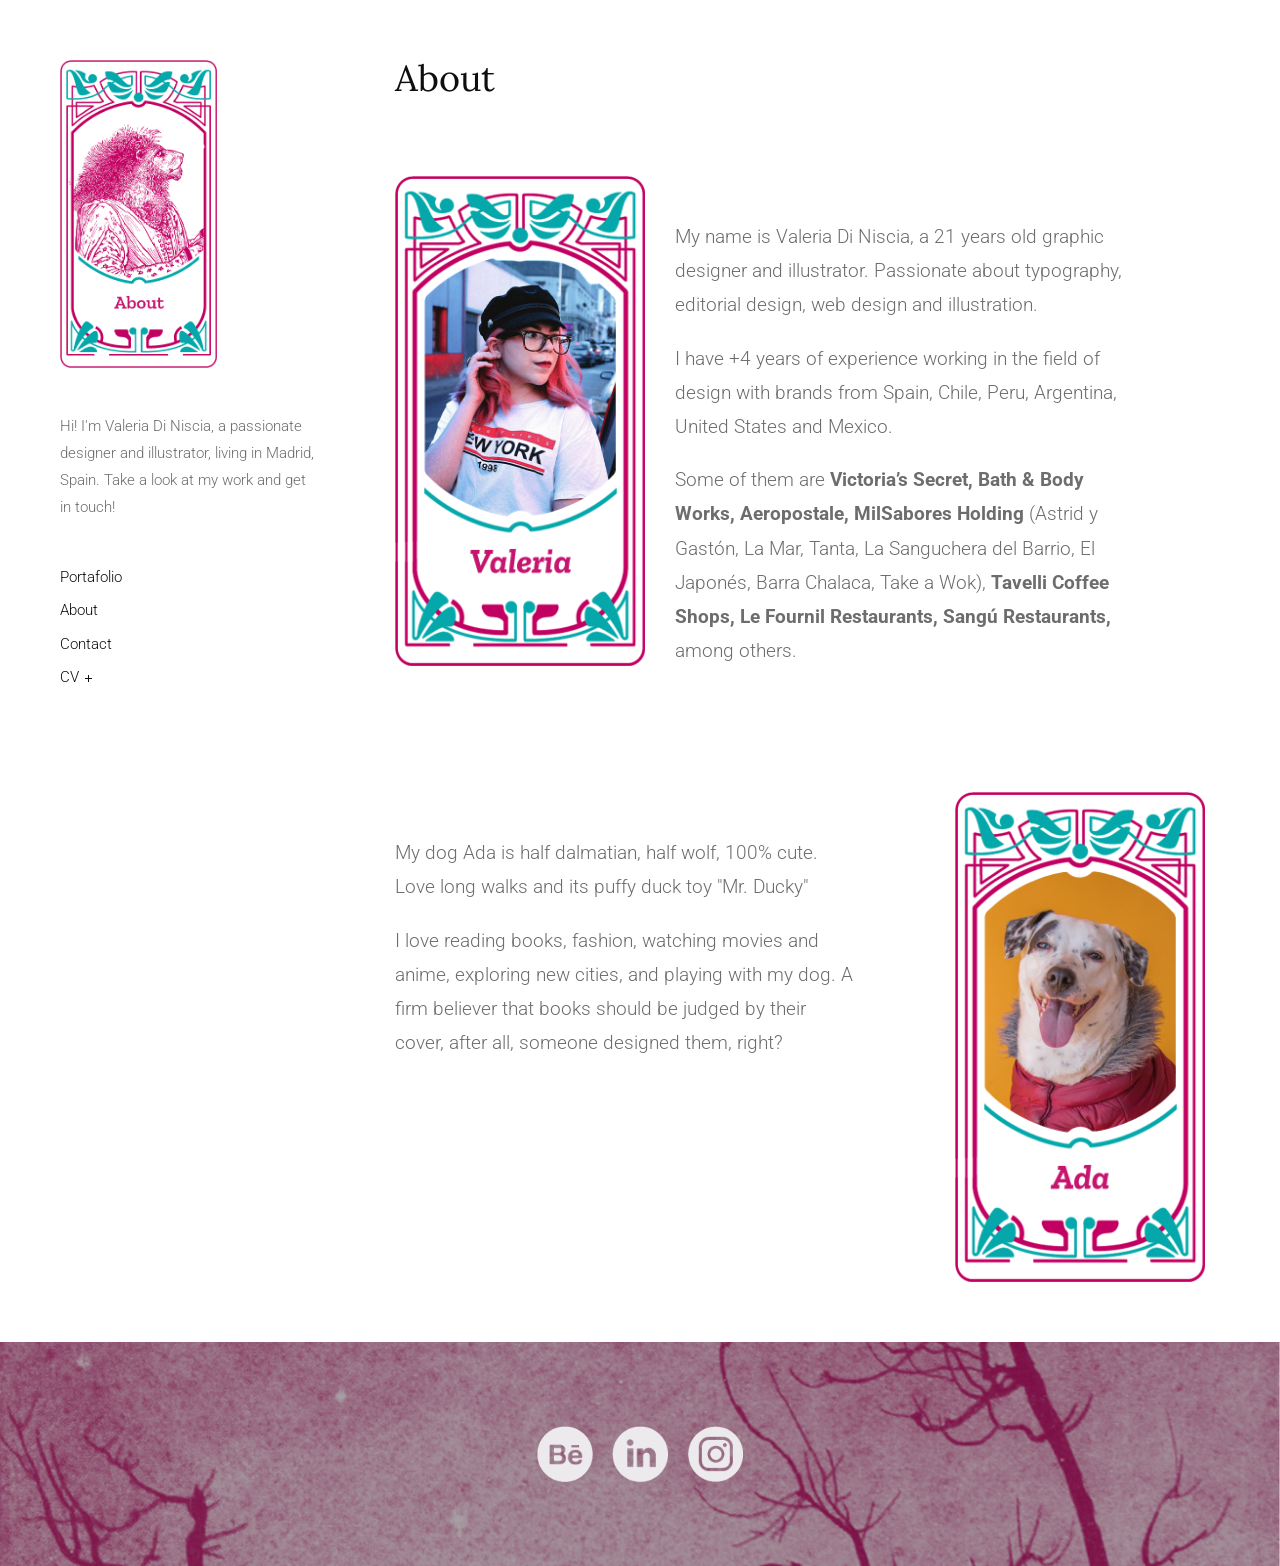
==== commit 1c63f052: "actualizar links de proyectos y el about" ====
--- a/about.html
+++ b/about.html
@@ -63,7 +63,7 @@
 								<div class="col-md-7">
 									<div class="text">
 										<p>My dog Ada is half dalmatian, half wolf, 100% cute. Love long walks and its puffy duck toy "Mr. Ducky"</p>
-										<p>I love reading books, watching movies and anime, exploring new cities, and playing with my dog. A firm believer that books should be judged by their cover, after all, someone designed them, right?</p>
+										<p>I love reading books, fashion, watching movies and anime, exploring new cities, and playing with my dog. A firm believer that books should be judged by their cover, after all, someone designed them, right?</p>
 									</div>
 								</div>
 								<div class="col-md-3 col-md-offset-1"><img src="./img/image-ada.png" alt=""></div>
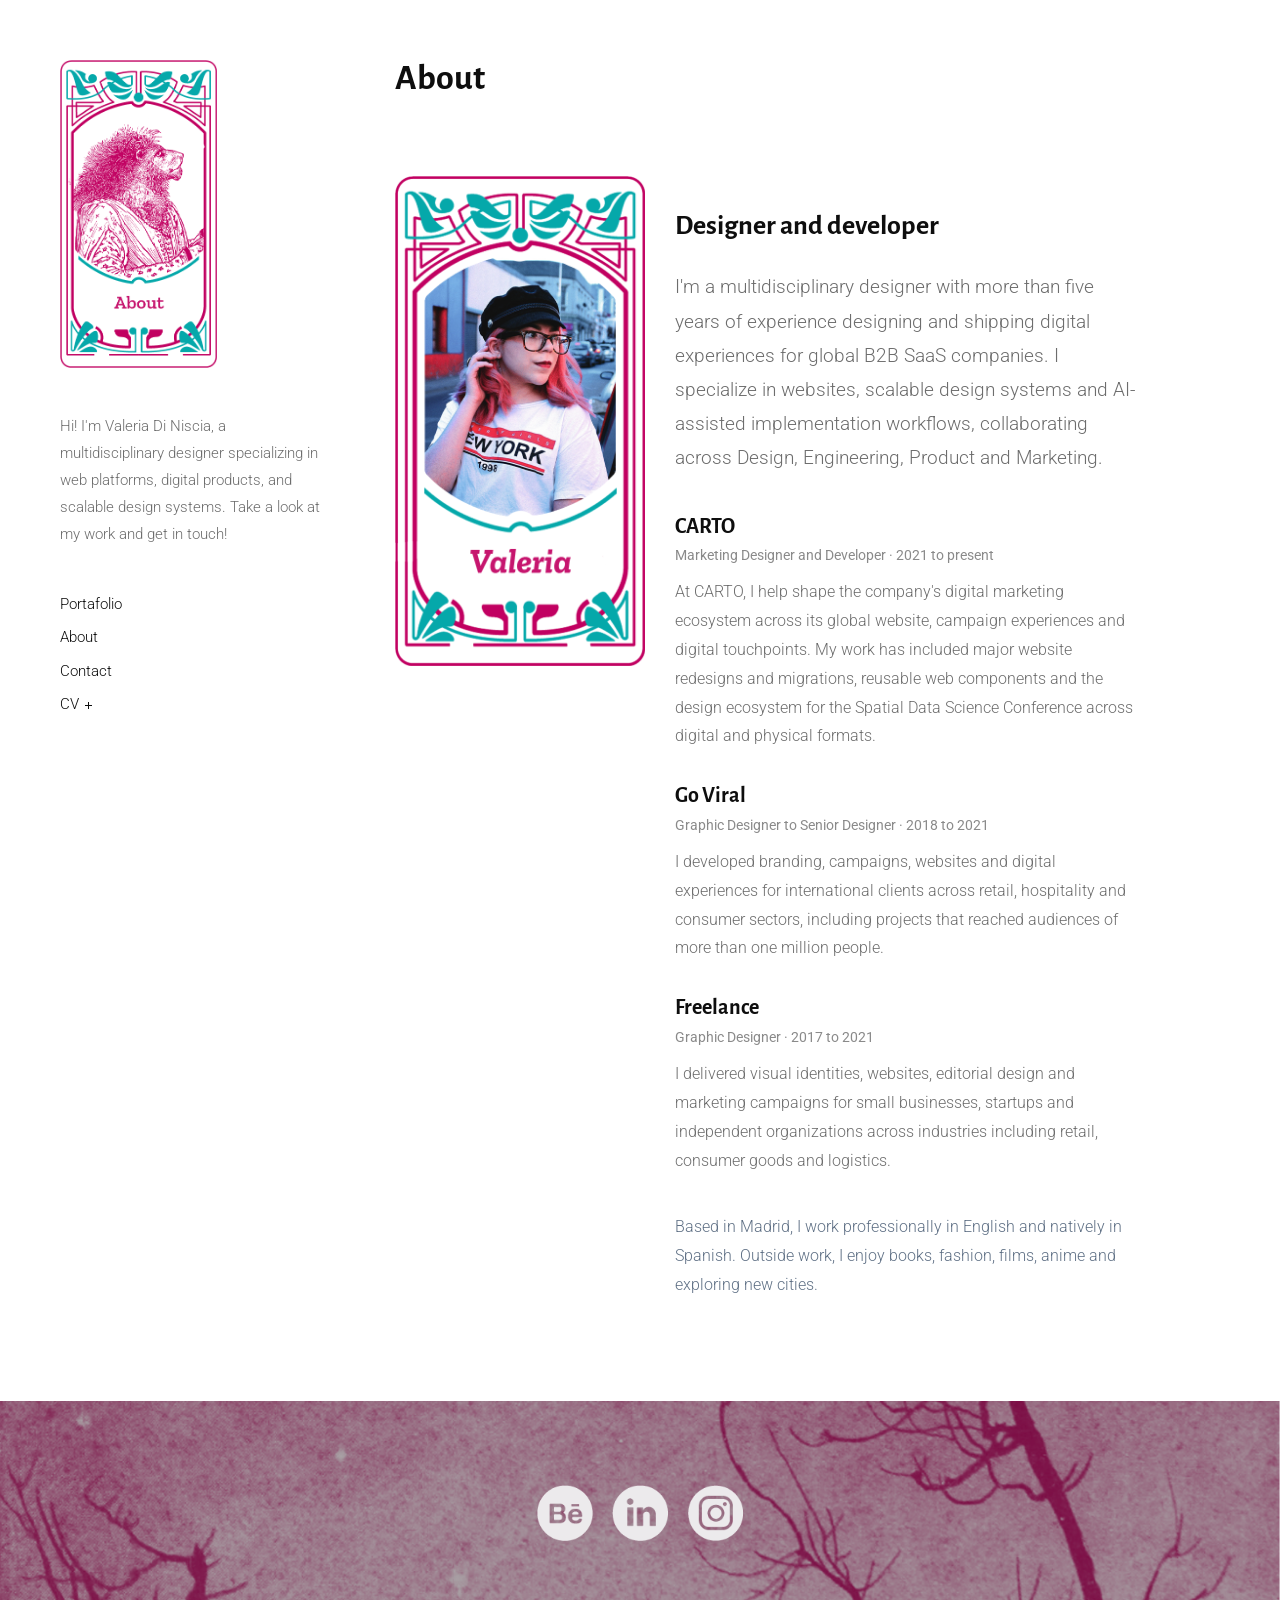
==== commit b251a9cf: "update portfolio bio and English CV" ====
--- a/about.html
+++ b/about.html
@@ -1,95 +1,123 @@
-<!DOCTYPE html>
-<html lang="en">
-
-<head>
-	<meta charset="utf-8">
-	<meta name="viewport" content="width=device-width, initial-scale=1">
-	<title>About - Valeria Di Niscia</title>
-	<link rel="icon" type="image/png" href="img/favicon.png">
-	<link rel="stylesheet" href="css/bootstrap.min.css">
-	<link rel="stylesheet" href="css/fontello.min.css">
-	<link rel="stylesheet" href="css/magnific-popup.min.css">
-	<link rel="stylesheet" href="css/animsition.min.css">
-	<link rel="stylesheet" href="css/style.css">
-</head>
-
-<body id="about-page">
-	<div class="global-outer">
-		<div class="global-inner">
-			<header id="sidebar">
-				<div class="sidebar-inner"><a class="logo smooth-leave" href="index.html"><img src="img/about.png"
-							alt="SO"></a>
-					<p class="intro">Hi! I'm Valeria Di Niscia, a passionate designer and illustrator, living in Madrid,
-						Spain. Take a look at my work and get in touch!</p>
-					<nav>
-						<ul>
-							<li><a class="smooth-leave" href="index.html">Portafolio</a></li>
-							<li><a class="smooth-leave" href="about.html">About</a></li>
-							<li><a class="smooth-leave" href="contact.html">Contact</a></li>
-							<li class="dropdown"><span>CV</span>
-								<ul style="display: none;">
-									<li><a class="smooth-leave" href="https://drive.google.com/file/d/1ViU-qQo9ijTeDb50hkENKR6mRRT5uwua/view?usp=sharing" target="_blank">English</a></li>
-									<li><a class="smooth-leave" href="https://drive.google.com/file/d/1dn1QAMejKVZiA3EEASueAr5Od7oV5cyV/view?usp=sharing" target="_blank">Spanish</a></li>
-								</ul>
-							</li>
-						</ul>
-					</nav>
-				</div>
-			</header>
-			<main id="main">
-				<div class="main-outer">
-					<div class="container-fluid">
-						<div class="page-title">
-							<div class="row">
-								<div class="col-md-12">
-									<h1>About</h1>
-								</div>
-							</div>
-						</div>
-						<div class="approach">
-							<div class="row">
-								<div class="col-md-3"><img src="./img/image-Valeria.png" alt=""></div>
+<!DOCTYPE html>
+<html lang="en">
+
+<head>
+	<meta charset="utf-8">
+	<meta name="viewport" content="width=device-width, initial-scale=1">
+	<title>About - Valeria Di Niscia</title>
+	<link rel="icon" type="image/png" href="img/favicon.png">
+	<link rel="stylesheet" href="css/bootstrap.min.css">
+	<link rel="stylesheet" href="css/fontello.min.css">
+	<link rel="stylesheet" href="css/magnific-popup.min.css">
+	<link rel="stylesheet" href="css/animsition.min.css">
+	<link rel="stylesheet" href="css/style.css">
+</head>
+
+<body id="about-page">
+	<div class="global-outer">
+		<div class="global-inner">
+			<header id="sidebar">
+				<div class="sidebar-inner"><a class="logo smooth-leave" href="index.html"><img src="img/about.png"
+							alt="SO"></a>
+					<p class="intro">Hi! I'm Valeria Di Niscia, a multidisciplinary designer specializing in web
+						platforms, digital products, and scalable design systems. Take a look at my work and get in
+						touch!</p>
+					<nav>
+						<ul>
+							<li><a class="smooth-leave" href="index.html">Portafolio</a></li>
+							<li><a class="smooth-leave" href="about.html">About</a></li>
+							<li><a class="smooth-leave" href="contact.html">Contact</a></li>
+							<li class="dropdown"><span>CV</span>
+								<ul style="display: none;">
+									<li><a class="smooth-leave" href="files/valeria-di-niscia-cv-en.pdf"
+											target="_blank">English</a></li>
+									<li><a class="smooth-leave" href="https://drive.google.com/file/d/1dn1QAMejKVZiA3EEASueAr5Od7oV5cyV/view?usp=sharing" target="_blank">Spanish</a></li>
+								</ul>
+							</li>
+						</ul>
+					</nav>
+				</div>
+			</header>
+			<main id="main">
+				<div class="main-outer">
+					<div class="container-fluid">
+						<div class="page-title">
+							<div class="row">
+								<div class="col-md-12">
+									<h1>About</h1>
+								</div>
+							</div>
+						</div>
+						<div class="approach">
+							<div class="row">
+								<div class="col-md-3"><img src="./img/image-Valeria.png"
+										alt="Portrait of Valeria Di Niscia"></div>
 								<div class="col-md-7 col-md-offset-1">
 									<div class="text">
-										<p>My name is Valeria Di Niscia, a 21 years old graphic designer and illustrator. Passionate about typography, editorial design, web design and illustration.</p>
-										<p>I have +4 years of experience working in the field of design with brands from Spain, Chile, Peru, Argentina, United States and Mexico.</p>
-										<p>Some of them are <strong>Victoria’s Secret, Bath & Body Works, Aeropostale, MilSabores Holding</strong> (Astrid y Gastón, La Mar, Tanta, La Sanguchera del Barrio, El Japonés, Barra Chalaca, Take a Wok), <strong>Tavelli Coffee Shops, Le Fournil Restaurants, Sangú Restaurants,</strong> among others.</p>
+										<h2>Designer and developer</h2>
+										<p class="about-intro">I'm a multidisciplinary designer with more than five years
+											of experience designing and shipping digital experiences for global B2B SaaS
+											companies. I specialize in websites, scalable design systems and AI-assisted
+											implementation workflows, collaborating across Design, Engineering, Product
+											and Marketing.</p>
+
+										<div class="about-role">
+											<h3>CARTO</h3>
+											<p class="about-role-meta">Marketing Designer and Developer &middot; 2021 to
+												present</p>
+											<p>At CARTO, I help shape the company's digital marketing ecosystem across
+												its global website, campaign experiences and digital touchpoints. My work
+												has included major website redesigns and migrations, reusable web
+												components and the design ecosystem for the Spatial Data Science
+												Conference across digital and physical formats.</p>
+										</div>
+
+										<div class="about-role">
+											<h3>Go Viral</h3>
+											<p class="about-role-meta">Graphic Designer to Senior Designer &middot; 2018
+												to 2021</p>
+											<p>I developed branding, campaigns, websites and digital experiences for
+												international clients across retail, hospitality and consumer sectors,
+												including projects that reached audiences of more than one million
+												people.</p>
+										</div>
+
+										<div class="about-role">
+											<h3>Freelance</h3>
+											<p class="about-role-meta">Graphic Designer &middot; 2017 to 2021</p>
+											<p>I delivered visual identities, websites, editorial design and marketing
+												campaigns for small businesses, startups and independent organizations
+												across industries including retail, consumer goods and logistics.</p>
+										</div>
+
+										<p class="about-personal">Based in Madrid, I work professionally in English and
+											natively in Spanish. Outside work, I enjoy books, fashion, films, anime and
+											exploring new cities.</p>
 									</div>
 								</div>
 							</div>
 						</div>
-						<div class="approach">
-							<div class="row">
-								<div class="col-md-7">
-									<div class="text">
-										<p>My dog Ada is half dalmatian, half wolf, 100% cute. Love long walks and its puffy duck toy "Mr. Ducky"</p>
-										<p>I love reading books, fashion, watching movies and anime, exploring new cities, and playing with my dog. A firm believer that books should be judged by their cover, after all, someone designed them, right?</p>
-									</div>
-								</div>
-								<div class="col-md-3 col-md-offset-1"><img src="./img/image-ada.png" alt=""></div>
-							</div>
-						</div>
-					</div>
-				</div>
-			</main>
-		</div>
-	</div>
-	<div class="footer">
-		<span class="social-media">
-			<a href="https://www.behance.net/valeriadiniscia"><img src="img/social-behance.png"
-					alt="logo of Behance" /></a>
-		</span>
-		<span class="social-media">
-			<a href="https://www.linkedin.com/in/valeriadiniscia/"><img src="img/social-linkedin.png"
-					alt="logo of Linkedin" /></a>
-		</span>
-		<span class="social-media">
-			<a href="https://www.instagram.com/valeria9899/"><img src="img/social-instagram.png"
-					alt="logo of Instagram" /></a>
-		</span>
-	</div>
-	<script src="js/plugins.min.js"></script>
-	<script src="js/functions.js"></script>
-</body>
-
-</html>+					</div>
+				</div>
+			</main>
+		</div>
+	</div>
+	<div class="footer">
+		<span class="social-media">
+			<a href="https://www.behance.net/valeriadiniscia"><img src="img/social-behance.png"
+					alt="logo of Behance" /></a>
+		</span>
+		<span class="social-media">
+			<a href="https://www.linkedin.com/in/valeriadiniscia/"><img src="img/social-linkedin.png"
+					alt="logo of Linkedin" /></a>
+		</span>
+		<span class="social-media">
+			<a href="https://www.instagram.com/valeria9899/"><img src="img/social-instagram.png"
+					alt="logo of Instagram" /></a>
+		</span>
+	</div>
+	<script src="js/plugins.min.js"></script>
+	<script src="js/functions.js"></script>
+</body>
+
+</html>
--- a/css/style.css
+++ b/css/style.css
@@ -1,2399 +1,2570 @@
-/*
-	Contents:
-	1. Google Fonts Import
-	2. Common Styles
-	3. Sidebar
-	4. Main
-	5. Works Grid
-	6. Index Page
-	7. Project Page
-	8. About Page
-	9. Blog Page
-	10. Blog Single
-	11. Contact Page
-	12. Footer
-    13. Responsive
-*/
-
+/*
+	Contents:
+	1. Google Fonts Import
+	2. Common Styles
+	3. Sidebar
+	4. Main
+	5. Works Grid
+	6. Index Page
+	7. Project Page
+	8. About Page
+	9. Blog Page
+	10. Blog Single
+	11. Contact Page
+	12. Footer
+    13. Responsive
+*/
+
 /*
 	1. Google Fonts Import
 */
 @import 'https://fonts.googleapis.com/css?family=Roboto:300,400';
-@import 'https://fonts.googleapis.com/css?family=Lora:400,400italic';
-
-/*
-	2. Common Styles
-*/
-
-body {
-    font-family: 'Roboto', 'Tahoma', 'Arial', sans-serif;
-    font-weight: 300;
-}
-
-.global-outer {
+
+@font-face {
+    font-family: 'Alegreya Sans';
+    src: url('../fonts/AlegreyaSans-Regular.ttf') format('truetype');
+    font-style: normal;
+    font-weight: 400;
+    font-display: swap;
+}
+
+@font-face {
+    font-family: 'Alegreya Sans';
+    src: url('../fonts/AlegreyaSans-Medium.ttf') format('truetype');
+    font-style: normal;
+    font-weight: 500;
+    font-display: swap;
+}
+
+@font-face {
+    font-family: 'Alegreya Sans';
+    src: url('../fonts/AlegreyaSans-Bold.ttf') format('truetype');
+    font-style: normal;
+    font-weight: 700;
+    font-display: swap;
+}
+
+/*
+	2. Common Styles
+*/
+
+body {
+    font-family: 'Roboto', 'Tahoma', 'Arial', sans-serif;
+    font-weight: 300;
+}
+
+.project-lightbox {
+    width: min(1120px, calc(100% - 32px));
+    max-height: 90vh;
+    margin: 32px auto;
+    overflow: auto;
+    background: #f3f3f3;
+    box-shadow: 0 24px 70px rgba(0, 0, 0, 0.24);
+}
+
+.project-lightbox-header {
+    padding: 64px clamp(28px, 7vw, 80px);
+    border-bottom: 1px solid #e2e2e2;
+    background: #fff;
+}
+
+.project-lightbox-header h2 {
+    max-width: 760px;
+    margin: 0 0 20px;
+    color: #0e0e0e;
+    font-size: clamp(30px, 4.5vw, 54px);
+    line-height: 1.2;
+}
+
+.project-lightbox-tags {
+    display: flex;
+    flex-wrap: wrap;
+    gap: 8px;
+    margin: 0 0 20px;
+}
+
+.project-lightbox-tags span {
+    padding: 6px 10px;
+    border-radius: 2px;
+    background: #e8e8e8;
+    color: #626262;
+    font-size: 11px;
+    font-weight: 500;
+    letter-spacing: 0.06em;
+    line-height: 1;
+    text-transform: uppercase;
+}
+
+.project-lightbox-header .project-lightbox-lead {
+    max-width: 760px;
+    margin: 0;
+    color: #555;
+    font-size: 18px;
+    line-height: 1.7;
+}
+
+.project-lightbox > img,
+.project-lightbox-media-grid img {
+    display: block;
     width: 100%;
-    max-width: 1440px;
-    margin-left: auto;
-    margin-right: auto;
-    overflow: hidden;
-    position: relative;
-    opacity: 0;
-    -webkit-animation-fill-mode: both;
-            animation-fill-mode: both;
-}
-
-.global-outer .global-inner {
-    padding: 60px;
-    overflow: hidden;
-}
-
+    height: auto;
+}
+
+.project-lightbox-copy {
+    padding: 56px clamp(28px, 7vw, 80px);
+    background: #fff;
+}
+
+.project-lightbox-copy h3 {
+    max-width: 760px;
+    margin: 0 0 16px;
+    color: #0e0e0e;
+    line-height: 1.35;
+}
+
+.project-lightbox-copy p {
+    max-width: 760px;
+    margin: 0 0 18px;
+    color: #5f7085;
+    font-size: 16px;
+    line-height: 1.75;
+}
+
+.project-lightbox-copy p:last-child {
+    margin-bottom: 0;
+}
+
+.project-lightbox-copy--accent {
+    background: #151515;
+}
+
+.project-lightbox-copy--accent h3 {
+    color: #fff;
+}
+
+.project-lightbox-copy--accent p {
+    color: #d0d0d0;
+}
+
+.project-lightbox-media-grid {
+    display: grid;
+    grid-template-columns: repeat(2, minmax(0, 1fr));
+    align-items: start;
+    gap: 1px;
+    background: #dfe5ec;
+}
+
+@media (max-width: 720px) {
+    .project-lightbox {
+        width: calc(100% - 16px);
+        margin: 8px auto;
+    }
+
+    .project-lightbox-header,
+    .project-lightbox-copy {
+        padding: 36px 24px;
+    }
+
+    .project-lightbox-media-grid {
+        grid-template-columns: 1fr;
+    }
+}
+
+.global-outer {
+    width: 100%;
+    max-width: 1440px;
+    margin-left: auto;
+    margin-right: auto;
+    overflow: hidden;
+    position: relative;
+    opacity: 0;
+    -webkit-animation-fill-mode: both;
+            animation-fill-mode: both;
+}
+
+.global-outer .global-inner {
+    padding: 60px;
+    overflow: hidden;
+}
+
 h1, h2, h3, h4, h5, h6 {
-    font-weight: 300;
+    font-weight: 700;
     line-height: 1.8;
     color: #0e0e0e;
-    font-family: 'Lora', serif;
-}
-
-h1 {
-    font-size: 36px;
-}
-
-h2 {
-    font-size: 28px;
-}
-
-h3 {
-    font-size: 22px;
-}
-
-h4 {
-    font-size: 18px;
-}
-
-h5 {
-    font-size: 16px;
-}
-
-h6 {
-    font-size: 12px;
-}
-
-p {
-    font-size: 15px;
-    line-height: 1.8;
-    color: #6d6d6d;
-}
-
-p.lead {
-    font-size: 19px;
-}
-
-a {
-    color: #05A8AA;
-    padding-bottom: 1px;
-    -webkit-transition: color 200ms, border-color 200ms;
-            transition: color 200ms, border-color 200ms;
-}
-
-a:hover, a:active, a:focus {
-    color: #05A8AA;
-    text-decoration: none;
-    border-color: rgba(72, 186, 134, 0.3);
-}
-
-a:focus {
-    outline: none;
-}
-
-ul {
-    font-size: 15px;
-    color: #6d6d6d;
-}
-
-blockquote {
-    font-size: 18px;
-    font-family: 'Lora';
-    font-style: italic;
-    line-height: 2;
-    padding-top: 15px;
-    padding-bottom: 15px;
-    color: rgba(109, 109, 109, 0.7);
-}
-
-input, textarea {
-    display: block;
-    width: 100%;
-    max-width: 100%;
-    border: none;
-    background-color: rgba(0, 0, 0, 0.04);
-    padding: 10px;
-    font-size: 13px;
-    border-radius: 2px;
-    border-bottom: 1px solid transparent;
-    -webkit-transition: background-color 200ms, border-color 300ms, border-radius 100ms;
-            transition: background-color 200ms, border-color 300ms, border-radius 100ms;
-    box-sizing: border-box;
-}
-
-input:focus, textarea:focus {
-    background-color: #fff;
-    border-radius: 0;
-    border-color: rgba(0, 0, 0, 0.08);
-}
-
-.btn {
-    display: inline-block;
-    text-align: center;
-    margin: auto;
-    background-color: #05A8AA;
-    color: #fff;
-    font-size: 13px;
-    border-radius: 2px;
-    padding: 8px 14px;
-    -webkit-transition: background-color 200ms;
-            transition: background-color 200ms;
-}
-
-.btn:hover {
-    background-color: #39966c;
-    color: #fff;
-}
-
-.btn:active {
-    background-color: #05A8AA;
-}
-
-.btn:focus {
-    color: #fff;
-}
-
-.btn.small {
-    padding: 5px 10px;
-}
-
-.btn.large {
-    padding: 12px 18px;
-}
-
-::-moz-selection {
-    background-color: #05A8AA;
-    color: #fff;
-}
-
-::selection {
-    background-color: #05A8AA;
-    color: #fff;
-}
-
-.carousel {
-    position: relative;
-    overflow: hidden;
-}
-
-.carousel:after {
-    content: '';
-    position: absolute;
-    bottom: -55px;
-    left: 0;
-    display: block;
-    width: 100%;
-    height: 55px;
-    box-shadow: inset 0 -50px 50px -50px rgba(0, 0, 0, 0.5);
-    -webkit-transition: bottom 300ms;
-            transition: bottom 300ms;
-}
-
-.carousel .carousel-indicators {
-    bottom: 0;
-}
-
-.carousel .carousel-indicators li {
-    position: relative;
-    display: inline-block;
-    width: 10px;
-    height: 10px;
-    border-radius: 10px;
-    margin: 0 3px;
-    border: 1px solid #fff;
-    overflow: hidden;
-    -webkit-transform: translateY(100%);
-            transform: translateY(100%);
-    opacity: 0;
-}
-
-.carousel .carousel-indicators li:nth-child(1) {
-    -webkit-transition: opacity 200ms 100ms, -webkit-transform 200ms 100ms;
-            transition: opacity 200ms 100ms, -webkit-transform 200ms 100ms;
-            transition: transform 200ms 100ms, opacity 200ms 100ms;
-            transition: transform 200ms 100ms, opacity 200ms 100ms, -webkit-transform 200ms 100ms;
-}
-
-.carousel .carousel-indicators li:nth-child(2) {
-    -webkit-transition: opacity 200ms 200ms, -webkit-transform 200ms 200ms;
-            transition: opacity 200ms 200ms, -webkit-transform 200ms 200ms;
-            transition: transform 200ms 200ms, opacity 200ms 200ms;
-            transition: transform 200ms 200ms, opacity 200ms 200ms, -webkit-transform 200ms 200ms;
-}
-
-.carousel .carousel-indicators li:nth-child(3) {
-    -webkit-transition: opacity 200ms 300ms, -webkit-transform 200ms 300ms;
-            transition: opacity 200ms 300ms, -webkit-transform 200ms 300ms;
-            transition: transform 200ms 300ms, opacity 200ms 300ms;
-            transition: transform 200ms 300ms, opacity 200ms 300ms, -webkit-transform 200ms 300ms;
-}
-
-.carousel .carousel-indicators li:nth-child(4) {
-    -webkit-transition: opacity 200ms 400ms, -webkit-transform 200ms 400ms;
-            transition: opacity 200ms 400ms, -webkit-transform 200ms 400ms;
-            transition: transform 200ms 400ms, opacity 200ms 400ms;
-            transition: transform 200ms 400ms, opacity 200ms 400ms, -webkit-transform 200ms 400ms;
-}
-
-.carousel .carousel-indicators li:nth-child(5) {
-    -webkit-transition: opacity 200ms 500ms, -webkit-transform 200ms 500ms;
-            transition: opacity 200ms 500ms, -webkit-transform 200ms 500ms;
-            transition: transform 200ms 500ms, opacity 200ms 500ms;
-            transition: transform 200ms 500ms, opacity 200ms 500ms, -webkit-transform 200ms 500ms;
-}
-
-.carousel .carousel-indicators li:nth-child(6) {
-    -webkit-transition: opacity 200ms 600ms, -webkit-transform 200ms 600ms;
-            transition: opacity 200ms 600ms, -webkit-transform 200ms 600ms;
-            transition: transform 200ms 600ms, opacity 200ms 600ms;
-            transition: transform 200ms 600ms, opacity 200ms 600ms, -webkit-transform 200ms 600ms;
-}
-
-.carousel .carousel-indicators li:nth-child(7) {
-    -webkit-transition: opacity 200ms 700ms, -webkit-transform 200ms 700ms;
-            transition: opacity 200ms 700ms, -webkit-transform 200ms 700ms;
-            transition: transform 200ms 700ms, opacity 200ms 700ms;
-            transition: transform 200ms 700ms, opacity 200ms 700ms, -webkit-transform 200ms 700ms;
-}
-
-.carousel .carousel-indicators li:nth-child(8) {
-    -webkit-transition: opacity 200ms 800ms, -webkit-transform 200ms 800ms;
-            transition: opacity 200ms 800ms, -webkit-transform 200ms 800ms;
-            transition: transform 200ms 800ms, opacity 200ms 800ms;
-            transition: transform 200ms 800ms, opacity 200ms 800ms, -webkit-transform 200ms 800ms;
-}
-
-.carousel .carousel-indicators li:nth-child(9) {
-    -webkit-transition: opacity 200ms 900ms, -webkit-transform 200ms 900ms;
-            transition: opacity 200ms 900ms, -webkit-transform 200ms 900ms;
-            transition: transform 200ms 900ms, opacity 200ms 900ms;
-            transition: transform 200ms 900ms, opacity 200ms 900ms, -webkit-transform 200ms 900ms;
-}
-
-.carousel .carousel-indicators li:nth-child(10) {
-    -webkit-transition: opacity 200ms 1000ms, -webkit-transform 200ms 1000ms;
-            transition: opacity 200ms 1000ms, -webkit-transform 200ms 1000ms;
-            transition: transform 200ms 1000ms, opacity 200ms 1000ms;
-            transition: transform 200ms 1000ms, opacity 200ms 1000ms, -webkit-transform 200ms 1000ms;
-}
-
-.carousel .carousel-indicators li:nth-child(11) {
-    -webkit-transition: opacity 200ms 1100ms, -webkit-transform 200ms 1100ms;
-            transition: opacity 200ms 1100ms, -webkit-transform 200ms 1100ms;
-            transition: transform 200ms 1100ms, opacity 200ms 1100ms;
-            transition: transform 200ms 1100ms, opacity 200ms 1100ms, -webkit-transform 200ms 1100ms;
-}
-
-.carousel .carousel-indicators li:nth-child(12) {
-    -webkit-transition: opacity 200ms 1200ms, -webkit-transform 200ms 1200ms;
-            transition: opacity 200ms 1200ms, -webkit-transform 200ms 1200ms;
-            transition: transform 200ms 1200ms, opacity 200ms 1200ms;
-            transition: transform 200ms 1200ms, opacity 200ms 1200ms, -webkit-transform 200ms 1200ms;
-}
-
-.carousel .carousel-indicators li:nth-child(13) {
-    -webkit-transition: opacity 200ms 1300ms, -webkit-transform 200ms 1300ms;
-            transition: opacity 200ms 1300ms, -webkit-transform 200ms 1300ms;
-            transition: transform 200ms 1300ms, opacity 200ms 1300ms;
-            transition: transform 200ms 1300ms, opacity 200ms 1300ms, -webkit-transform 200ms 1300ms;
-}
-
-.carousel .carousel-indicators li:nth-child(14) {
-    -webkit-transition: opacity 200ms 1400ms, -webkit-transform 200ms 1400ms;
-            transition: opacity 200ms 1400ms, -webkit-transform 200ms 1400ms;
-            transition: transform 200ms 1400ms, opacity 200ms 1400ms;
-            transition: transform 200ms 1400ms, opacity 200ms 1400ms, -webkit-transform 200ms 1400ms;
-}
-
-.carousel .carousel-indicators li:nth-child(15) {
-    -webkit-transition: opacity 200ms 1500ms, -webkit-transform 200ms 1500ms;
-            transition: opacity 200ms 1500ms, -webkit-transform 200ms 1500ms;
-            transition: transform 200ms 1500ms, opacity 200ms 1500ms;
-            transition: transform 200ms 1500ms, opacity 200ms 1500ms, -webkit-transform 200ms 1500ms;
-}
-
-.carousel .carousel-indicators li:before {
-    content: '';
-    position: absolute;
-    top: 0;
-    left: 0;
-    width: 0;
-    height: 100%;
-    background-color: #fff;
-    -webkit-transition: width 300ms;
-            transition: width 300ms;
-}
-
-.carousel .carousel-indicators li.active {
-    width: 10px;
-    height: 10px;
-    background-color: transparent;
-}
-
-.carousel .carousel-indicators li.active:before {
-    width: 100%;
-}
-
-.carousel .carousel-indicators li:hover:before {
-    width: 100%;
-}
-
-.carousel:hover:after {
-    bottom: 0;
-}
-
-.carousel:hover .carousel-indicators li {
-    -webkit-transform: translateY(0);
-            transform: translateY(0);
-    opacity: 1;
-}
-
-.image-source-link {
-    color: #98c3d1;
-}
-
-.mfp-with-zoom.mfp-container, .mfp-with-zoom.mfp-bg {
-    opacity: 0;
-    -webkit-transition: all 300ms ease-out;
-            transition: all 300ms ease-out;
-    -webkit-backface-visibility: hidden;
-            backface-visibility: hidden;
-}
-
-.mfp-with-zoom.mfp-ready .mfp-container {
-    opacity: 1;
-}
-
-.mfp-with-zoom.mfp-ready.mfp-bg {
-    opacity: 0.8;
-}
-
-.mfp-with-zoom.mfp-removing .mfp-container {
-    opacity: 0;
-}
-
-.mfp-with-zoom.mfp-removing.mfp-bg {
-    opacity: 0;
-}
-
-.page-title h1 {
-    margin: 0;
-    line-height: 1;
-}
-
-.page-title p {
-    margin-top: 25px;
-}
-
-.page-title .page-title-image {
-    margin-top: 30px;
-}
-
-.page-title .page-title-image img {
-    width: 100%;
-}
-
-/*
-	3. Sidebar
-*/
-
-#sidebar {
-    width: 25%;
-    float: left;
-    overflow: hidden;
-}
-
-#sidebar .sidebar-inner {
-    padding-right: 30px;
-}
-
-#sidebar .logo {
-    display: inline-block;
-    margin-bottom: 30px;
-    padding: 0;
-    border: none;
-}
-
-#sidebar nav {
-    padding: 25px 0 10px;
-    color: #0e0e0e;
-}
-
-#sidebar nav ul {
-    list-style: none;
-    margin: 0;
-    padding: 0;
-}
-
-#sidebar nav ul li a, #sidebar nav ul li span {
-    display: inline-block;
-    padding: 6px 0;
-    color: #0e0e0e;
-    text-decoration: none;
-    -webkit-transition: color 100ms;
-            transition: color 100ms;
-    border: none;
-    font-weight: 300;
-}
-
-#sidebar nav ul li a.current, #sidebar nav ul li span.current {
-    color: #05A8AA;
-}
-
-#sidebar nav ul li a:hover, #sidebar nav ul li span:hover {
-    color: #05A8AA;
-    cursor: pointer;
-}
-
-#sidebar nav ul li a:hover:before, #sidebar nav ul li span:hover:before {
-    background-color: #05A8AA;
-}
-
-#sidebar nav ul li.dropdown span {
-    position: relative;
-}
-
-#sidebar nav ul li.dropdown span:after, #sidebar nav ul li.dropdown span:before {
-    content: '';
-    position: absolute;
-    top: 2px;
-    right: 0;
-    bottom: 0;
-    margin: auto -13px auto auto;
-    display: inline-block;
-    width: 7px;
-    height: 1px;
-    background-color: #0e0e0e;
-    -webkit-transition: background-color 100ms, -webkit-transform 200ms;
-            transition: background-color 100ms, -webkit-transform 200ms;
-            transition: transform 200ms, background-color 100ms;
-            transition: transform 200ms, background-color 100ms, -webkit-transform 200ms;
-}
-
-#sidebar nav ul li.dropdown span:before {
-    margin-right: -10px;
-    width: 1px;
-    height: 7px;
-}
-
-#sidebar nav ul li.dropdown span.current:after,
-#sidebar nav ul li.dropdown span.current:before {
-    background-color: #05A8AA;
-}
-
-#sidebar nav ul li.dropdown span:hover:after,
-#sidebar nav ul li.dropdown span:hover:before {
-    background-color: #05A8AA;
-}
-
-#sidebar nav ul li.dropdown ul {
-    display: none;
-}
-
-#sidebar nav ul li.dropdown ul li {
-    -webkit-transform: translateY(-10px);
-            transform: translateY(-10px);
-    opacity: 0;
-}
-
-#sidebar nav ul li.dropdown ul li:nth-child(1) {
-    -webkit-transition: opacity 200ms 100ms, -webkit-transform 400ms 100ms;
-            transition: opacity 200ms 100ms, -webkit-transform 400ms 100ms;
-            transition: transform 400ms 100ms, opacity 200ms 100ms;
-            transition: transform 400ms 100ms, opacity 200ms 100ms, -webkit-transform 400ms 100ms;
-}
-
-#sidebar nav ul li.dropdown ul li:nth-child(2) {
-    -webkit-transition: opacity 200ms 200ms, -webkit-transform 400ms 200ms;
-            transition: opacity 200ms 200ms, -webkit-transform 400ms 200ms;
-            transition: transform 400ms 200ms, opacity 200ms 200ms;
-            transition: transform 400ms 200ms, opacity 200ms 200ms, -webkit-transform 400ms 200ms;
-}
-
-#sidebar nav ul li.dropdown ul li:nth-child(3) {
-    -webkit-transition: opacity 200ms 300ms, -webkit-transform 400ms 300ms;
-            transition: opacity 200ms 300ms, -webkit-transform 400ms 300ms;
-            transition: transform 400ms 300ms, opacity 200ms 300ms;
-            transition: transform 400ms 300ms, opacity 200ms 300ms, -webkit-transform 400ms 300ms;
-}
-
-#sidebar nav ul li.dropdown ul li:nth-child(4) {
-    -webkit-transition: opacity 200ms 400ms, -webkit-transform 400ms 400ms;
-            transition: opacity 200ms 400ms, -webkit-transform 400ms 400ms;
-            transition: transform 400ms 400ms, opacity 200ms 400ms;
-            transition: transform 400ms 400ms, opacity 200ms 400ms, -webkit-transform 400ms 400ms;
-}
-
-#sidebar nav ul li.dropdown ul li:nth-child(5) {
-    -webkit-transition: opacity 200ms 500ms, -webkit-transform 400ms 500ms;
-            transition: opacity 200ms 500ms, -webkit-transform 400ms 500ms;
-            transition: transform 400ms 500ms, opacity 200ms 500ms;
-            transition: transform 400ms 500ms, opacity 200ms 500ms, -webkit-transform 400ms 500ms;
-}
-
-#sidebar nav ul li.dropdown ul li:nth-child(6) {
-    -webkit-transition: opacity 200ms 600ms, -webkit-transform 400ms 600ms;
-            transition: opacity 200ms 600ms, -webkit-transform 400ms 600ms;
-            transition: transform 400ms 600ms, opacity 200ms 600ms;
-            transition: transform 400ms 600ms, opacity 200ms 600ms, -webkit-transform 400ms 600ms;
-}
-
-#sidebar nav ul li.dropdown ul li:nth-child(7) {
-    -webkit-transition: opacity 200ms 700ms, -webkit-transform 400ms 700ms;
-            transition: opacity 200ms 700ms, -webkit-transform 400ms 700ms;
-            transition: transform 400ms 700ms, opacity 200ms 700ms;
-            transition: transform 400ms 700ms, opacity 200ms 700ms, -webkit-transform 400ms 700ms;
-}
-
-#sidebar nav ul li.dropdown ul li:nth-child(8) {
-    -webkit-transition: opacity 200ms 800ms, -webkit-transform 400ms 800ms;
-            transition: opacity 200ms 800ms, -webkit-transform 400ms 800ms;
-            transition: transform 400ms 800ms, opacity 200ms 800ms;
-            transition: transform 400ms 800ms, opacity 200ms 800ms, -webkit-transform 400ms 800ms;
-}
-
-#sidebar nav ul li.dropdown ul li:nth-child(9) {
-    -webkit-transition: opacity 200ms 900ms, -webkit-transform 400ms 900ms;
-            transition: opacity 200ms 900ms, -webkit-transform 400ms 900ms;
-            transition: transform 400ms 900ms, opacity 200ms 900ms;
-            transition: transform 400ms 900ms, opacity 200ms 900ms, -webkit-transform 400ms 900ms;
-}
-
-#sidebar nav ul li.dropdown ul li:nth-child(10) {
-    -webkit-transition: opacity 200ms 1000ms, -webkit-transform 400ms 1000ms;
-            transition: opacity 200ms 1000ms, -webkit-transform 400ms 1000ms;
-            transition: transform 400ms 1000ms, opacity 200ms 1000ms;
-            transition: transform 400ms 1000ms, opacity 200ms 1000ms, -webkit-transform 400ms 1000ms;
-}
-
-#sidebar nav ul li.dropdown ul li a {
-    font-size: 13px;
-}
-
-#sidebar nav ul li.dropdown ul li a:before {
-    content: '';
-    display: inline-block;
-    width: 4px;
-    height: 1px;
-    background-color: #0e0e0e;
-    margin-bottom: 4px;
-    margin-right: 6px;
-    -webkit-transition: background-color 100ms;
-            transition: background-color 100ms;
-}
-
-#sidebar nav ul li.dropdown ul li a.current:before {
-    background-color: #05A8AA;
-}
-
-#sidebar nav ul li.dropdown ul li a:hover:before {
-    background-color: #05A8AA;
-}
-
-#sidebar nav ul li.dropdown.expanded span:before {
-    -webkit-transform: rotate(90deg);
-            transform: rotate(90deg);
-}
-
-#sidebar nav ul li.dropdown.expanded ul li {
-    -webkit-transform: translateY(0);
-            transform: translateY(0);
-    opacity: 1;
-}
-
-#sidebar nav ul li.dropdown.expanded ul li:nth-child(1) {
-    -webkit-transition: opacity 200ms 100ms, -webkit-transform 200ms 100ms;
-            transition: opacity 200ms 100ms, -webkit-transform 200ms 100ms;
-            transition: transform 200ms 100ms, opacity 200ms 100ms;
-            transition: transform 200ms 100ms, opacity 200ms 100ms, -webkit-transform 200ms 100ms;
-}
-
-#sidebar nav ul li.dropdown.expanded ul li:nth-child(2) {
-    -webkit-transition: opacity 200ms 200ms, -webkit-transform 200ms 200ms;
-            transition: opacity 200ms 200ms, -webkit-transform 200ms 200ms;
-            transition: transform 200ms 200ms, opacity 200ms 200ms;
-            transition: transform 200ms 200ms, opacity 200ms 200ms, -webkit-transform 200ms 200ms;
-}
-
-#sidebar nav ul li.dropdown.expanded ul li:nth-child(3) {
-    -webkit-transition: opacity 200ms 300ms, -webkit-transform 200ms 300ms;
-            transition: opacity 200ms 300ms, -webkit-transform 200ms 300ms;
-            transition: transform 200ms 300ms, opacity 200ms 300ms;
-            transition: transform 200ms 300ms, opacity 200ms 300ms, -webkit-transform 200ms 300ms;
-}
-
-#sidebar nav ul li.dropdown.expanded ul li:nth-child(4) {
-    -webkit-transition: opacity 200ms 400ms, -webkit-transform 200ms 400ms;
-            transition: opacity 200ms 400ms, -webkit-transform 200ms 400ms;
-            transition: transform 200ms 400ms, opacity 200ms 400ms;
-            transition: transform 200ms 400ms, opacity 200ms 400ms, -webkit-transform 200ms 400ms;
-}
-
-#sidebar nav ul li.dropdown.expanded ul li:nth-child(5) {
-    -webkit-transition: opacity 200ms 500ms, -webkit-transform 200ms 500ms;
-            transition: opacity 200ms 500ms, -webkit-transform 200ms 500ms;
-            transition: transform 200ms 500ms, opacity 200ms 500ms;
-            transition: transform 200ms 500ms, opacity 200ms 500ms, -webkit-transform 200ms 500ms;
-}
-
-#sidebar nav ul li.dropdown.expanded ul li:nth-child(6) {
-    -webkit-transition: opacity 200ms 600ms, -webkit-transform 200ms 600ms;
-            transition: opacity 200ms 600ms, -webkit-transform 200ms 600ms;
-            transition: transform 200ms 600ms, opacity 200ms 600ms;
-            transition: transform 200ms 600ms, opacity 200ms 600ms, -webkit-transform 200ms 600ms;
-}
-
-#sidebar nav ul li.dropdown.expanded ul li:nth-child(7) {
-    -webkit-transition: opacity 200ms 700ms, -webkit-transform 200ms 700ms;
-            transition: opacity 200ms 700ms, -webkit-transform 200ms 700ms;
-            transition: transform 200ms 700ms, opacity 200ms 700ms;
-            transition: transform 200ms 700ms, opacity 200ms 700ms, -webkit-transform 200ms 700ms;
-}
-
-#sidebar nav ul li.dropdown.expanded ul li:nth-child(8) {
-    -webkit-transition: opacity 200ms 800ms, -webkit-transform 200ms 800ms;
-            transition: opacity 200ms 800ms, -webkit-transform 200ms 800ms;
-            transition: transform 200ms 800ms, opacity 200ms 800ms;
-            transition: transform 200ms 800ms, opacity 200ms 800ms, -webkit-transform 200ms 800ms;
-}
-
-#sidebar nav ul li.dropdown.expanded ul li:nth-child(9) {
-    -webkit-transition: opacity 200ms 900ms, -webkit-transform 200ms 900ms;
-            transition: opacity 200ms 900ms, -webkit-transform 200ms 900ms;
-            transition: transform 200ms 900ms, opacity 200ms 900ms;
-            transition: transform 200ms 900ms, opacity 200ms 900ms, -webkit-transform 200ms 900ms;
-}
-
-#sidebar nav ul li.dropdown.expanded ul li:nth-child(10) {
-    -webkit-transition: opacity 200ms 1000ms, -webkit-transform 200ms 1000ms;
-            transition: opacity 200ms 1000ms, -webkit-transform 200ms 1000ms;
-            transition: transform 200ms 1000ms, opacity 200ms 1000ms;
-            transition: transform 200ms 1000ms, opacity 200ms 1000ms, -webkit-transform 200ms 1000ms;
-}
-
-#sidebar .basket-open {
-    position: absolute;
-    top: 10px;
-    right: 20px;
-    border-bottom: none;
-}
-
-#sidebar .basket-open .cart-indicator {
-    position: relative;
-    overflow: hidden;
-}
-
-#sidebar .basket-open .cart-indicator i {
-    font-size: 16px;
-    color: #bfbfbf;
-    -webkit-transition: color 200ms;
-            transition: color 200ms;
-}
-
-#sidebar .basket-open .cart-indicator span {
-    position: absolute;
-    top: -5px;
-    right: -12px;
-    display: block;
-    width: 16px;
-    height: 16px;
-    background-color: #05A8AA;
-    border-radius: 20px;
-    font-size: 9px;
-    font-weight: 400;
-    color: #fff;
-    text-align: center;
-    padding-top: 2px;
-}
-
-#sidebar .basket-open:hover .cart-indicator i {
-    color: #6d6d6d;
-}
-
-#sidebar .copyright {
-    padding-top: 20px;
-    color: #bfbfbf;
-    font-size: 13px;
-}
-
-#sidebar .widgets-block {
-    margin: 50px 0;
-}
-
-#sidebar .widgets-block .widget {
-    margin: 0 0 80px;
-}
-
-#sidebar .widgets-block .widget:last-of-type {
-    margin-bottom: 0;
-}
-
-#sidebar .widgets-block .widget .title {
-    display: block;
-    color: #bfbfbf;
-    margin: 0 0 5px;
-    font-weight: 400;
-    font-size: 11px;
-    letter-spacing: 0.4px;
-    text-transform: uppercase;
-}
-
-#sidebar .widgets-block .widget .title:after {
-    content: '';
-    display: block;
-    width: 100%;
-    height: 1px;
-    background-color: rgba(191, 191, 191, 0.12);
-    margin-top: 3px;
-}
-
-#sidebar .widgets-block .widget ul {
-    list-style: none;
-    margin: 0;
-    padding: 0;
-}
-
-#sidebar .widgets-block .widget ul li {
-    display: block;
-    padding: 5px 0;
-}
-
-#sidebar .widgets-block .widget.filter li {
-    color: #0e0e0e;
-    -webkit-transition: color 100ms;
-            transition: color 100ms;
-}
-
-#sidebar .widgets-block .widget.filter li.active {
-    color: #05A8AA;
-}
-
-#sidebar .widgets-block .widget.filter li:hover {
-    color: #05A8AA;
-    cursor: pointer;
-}
-
-#sidebar .widgets-block .widget.twitter ul li {
-    line-height: 1.7;
-    font-size: 13px;
-    padding: 15px 0;
-}
-
-#sidebar .widgets-block .widget.twitter ul li:first-child {
-    padding-top: 0;
-}
-
-#sidebar .widgets-block .widget.twitter ul li:last-child {
-    padding-bottom: 0;
-}
-
-#sidebar .widgets-block .widget.twitter ul li .time {
-    display: block;
-    margin: 7px 0 0;
-    color: #bfbfbf;
-    font-size: 13px;
-    border: none;
-}
-
-#sidebar .widgets-block .widget.twitter ul li .time:hover {
-    color: #05A8AA;
-}
-
-#sidebar .widgets-block .widget.recent-projects ul li a {
-    display: block;
-    border: none;
-    color: #6d6d6d;
-    width: 100%;
-    overflow: hidden;
-    text-overflow: ellipsis;
-    white-space: nowrap;
-}
-
-#sidebar .widgets-block .widget.recent-projects ul li a:hover {
-    color: #05A8AA;
-}
-
-#sidebar .widgets-block .widget.blog-categories ul li a {
-    display: block;
-    border: none;
-    color: #6d6d6d;
-    width: 100%;
-    overflow: hidden;
-    text-overflow: ellipsis;
-    white-space: nowrap;
-}
-
-#sidebar .widgets-block .widget.blog-categories ul li a:hover {
-    color: #05A8AA;
-}
-
-#sidebar .widgets-block .widget.tags ul li {
-    display: inline-block;
-    margin: 5px 0;
-    padding: 0;
-}
-
-#sidebar .widgets-block .widget.tags ul li a {
-    display: block;
-    color: #bfbfbf;
-    border: none;
-    background-color: rgba(191, 191, 191, 0.1);
-    padding: 6px 12px;
-    font-size: 13px;
-    border-radius: 150px;
-    white-space: nowrap;
-    -webkit-transition: background-color 200ms, color 200ms;
-            transition: background-color 200ms, color 200ms;
-}
-
-#sidebar .widgets-block .widget.tags ul li a:hover {
-    color: #6d6d6d;
-    background-color: rgba(191, 191, 191, 0.2);
-}
-
-/*
-	4. Main
-*/
-
-#main {
-    float: left;
-    overflow: hidden;
-    width: 75%;
-}
-
-#main .main-outer {
-    overflow: hidden;
-    padding-left: 30px;
-}
-
-/*
-	5. Works Grid
-*/
-
-#works-grid {
-    overflow: hidden;
-}
-
-#works-grid .gutter {
-    width: 2.35%;
-}
-
-#works-grid .works-item {
-    display: block;
-    position: relative;
-    overflow: hidden;
-    border: none;
-    width: 31.75%;
-    margin-bottom: 2.35%;
-    padding-bottom: 0;
-    z-index: 3;
-}
-
-#works-grid .works-item .picture {
-    position: relative;
-}
-
-#works-grid .works-item .picture .content {
-    position: absolute;
-    width: 100%;
-    top: 50%;
-    left: 0;
-    -webkit-transform: translateY(-50%);
-            transform: translateY(-50%);
-    z-index: 2;
-}
-
-#works-grid .works-item .picture .content .text {
-    padding: 20px;
-    text-align: center;
-    -webkit-transform: scale(1.2);
-            transform: scale(1.2);
-    opacity: 0;
-    -webkit-transition: opacity 100ms, -webkit-transform 250ms;
-            transition: opacity 100ms, -webkit-transform 250ms;
-            transition: transform 250ms, opacity 100ms;
-            transition: transform 250ms, opacity 100ms, -webkit-transform 250ms;
-}
-
-#works-grid .works-item .picture .content .text h2 {
-    color: #fff;
-    margin: 0 0 5px;
-    padding: 0;
-    font-size: 19px;
-    line-height: 1.5;
-}
-
-#works-grid .works-item .picture .content .text ul {
-    list-style: none;
-    margin: 0;
-    padding: 0;
-}
-
-#works-grid .works-item .picture .content .text ul li {
-    display: inline;
-    color: rgba(255, 255, 255, 0.8);
-    font-size: 11px;
-    font-weight: 400;
-}
-
-#works-grid .works-item .picture .content .text ul li:after {
-    content: '—';
-    margin-left: 3px;
-}
-
-#works-grid .works-item .picture .content .text ul li:last-child:after {
-    content: '';
-    margin: 0;
-}
-
-#works-grid .works-item .picture img {
-    width: 100%;
-}
-
-#works-grid .works-item .picture:before {
-    content: '';
-    display: block;
-    width: 100%;
-    height: 100%;
-    position: absolute;
-    top: 0;
-    left: 0;
-    -webkit-transition: opacity 250ms;
-            transition: opacity 250ms;
-    opacity: 0;
-    background-color: rgba(0, 0, 0, 0.6);
-    z-index: 1;
-}
-
-#works-grid .works-item:hover .picture .content .text {
-    -webkit-transform: scale(1);
-            transform: scale(1);
-    opacity: 1;
-}
-
-#works-grid .works-item:hover .picture:before {
-    opacity: 1;
-}
-
-#works-grid.columns-2 .works-item {
-    width: 48.825%;
-}
-
-#works-grid.columns-4 .works-item {
-    width: 23.2375%;
-}
-
-/*
-	6. Index Page
-*/
-
-#index-page #main .load-more {
-    margin-top: 30px;
-    text-align: center;
-}
-
-.logo img {
-    height: 22em;
-}
-
-/*
-	7. Project Page
-*/
-
-#project-page #main .title-image img {
-    width: 100%;
-}
-
-#project-page #main .gallery a {
-    display: block;
-    margin-bottom: 20px;
-    border-bottom: none;
-}
-
-#project-page #main .gallery a img {
-    width: 100%;
-}
-
-#project-page #main .description {
-    margin: 50px 0 30px;
-}
-
-#project-page #main .description h1 {
-    margin: 0;
-}
-
-#project-page #main .description p {
-    font-size: 15px;
-    margin: 10px 0 20px;
-}
-
-#project-page #main .description .categories {
-    list-style: none;
-    margin: -5px 0 35px;
-    padding: 0;
-}
-
-#project-page #main .description .categories li {
-    display: inline;
-    color: #bfbfbf;
-    font-size: 13px;
-    font-weight: 300;
-    margin-right: 3px;
-}
-
-#project-page #main .description .categories li:after {
-    content: '—';
-    margin-left: 5px;
-}
-
-#project-page #main .description .categories li:last-child {
-    margin-right: 0;
-}
-
-#project-page #main .description .categories li:last-child:after {
-    content: '';
-    margin-left: 0;
-}
-
-#project-page #main .description .subtitle {
-    margin: 50px 0 0;
-    font-size: 11px;
-    letter-spacing: 0.4px;
-    text-transform: uppercase;
-    font-weight: 400;
-    color: #0e0e0e;
-    font-family: Roboto;
-}
-
-#project-page #main .details {
-    margin: 50px 0 30px;
-    padding: 15px 30px;
-}
-
-#project-page #main .details ul {
-    list-style: none;
-    margin: 0;
-    padding: 0;
-}
-
-#project-page #main .details ul li {
-    color: #bfbfbf;
-    margin: 10px 0;
-    padding: 5px 0;
-    font-size: 11px;
-    letter-spacing: 0.4px;
-    text-transform: uppercase;
-    font-weight: 400;
-}
-
-#project-page #main .details ul li:first-child {
-    margin-top: 0;
-    padding-top: 0;
-}
-
-#project-page #main .details ul li:last-child {
-    margin-bottom: 0;
-}
-
-#project-page #main .details ul li span {
-    display: block;
-    color: #6d6d6d;
-    margin-top: 2px;
-    text-transform: none;
-    font-size: 13px;
-    font-weight: 400;
-}
-
-#project-page #main .project-image {
-    position: relative;
-    margin-top: 30px;
-}
-
-#project-page #main .project-image .caption {
-    position: absolute;
-    bottom: 15px;
-    left: 15px;
-    display: inline-block;
-    background-color: rgba(255, 255, 255, 0.9);
-    border-radius: 2px;
-    font-size: 13px;
-    padding: 4px 12px;
-    -webkit-transform: scale(1.2);
-            transform: scale(1.2);
-    opacity: 0;
-    -webkit-transition: opacity 100ms, -webkit-transform 250ms;
-            transition: opacity 100ms, -webkit-transform 250ms;
-            transition: transform 250ms, opacity 100ms;
-            transition: transform 250ms, opacity 100ms, -webkit-transform 250ms;
-}
-
-#project-page #main .project-image img {
-    width: 100%;
-}
-
-#project-page #main .project-image:hover .caption {
-    -webkit-transform: scale(1);
-            transform: scale(1);
-    opacity: 1;
-}
-
-#project-page #main .carousel {
-    margin-top: 30px;
-}
-
-#project-page #main .carousel .item img {
-    width: 100%;
-}
-
-#project-page #main .end-page {
-    margin-top: 50px;
-    overflow: hidden;
-}
-
-#project-page #main .end-page .projects-navigation {
-    display: inline-block;
-    padding: 10px 20px;
-    margin-top: 8px;
-    border: none;
-}
-
-#project-page #main .end-page .projects-navigation .arrow {
-    position: relative;
-    display: block;
-    width: 35px;
-    height: 1px;
-    background-color: #bfbfbf;
-    -webkit-transition: background-color 300ms, -webkit-transform 300ms;
-            transition: background-color 300ms, -webkit-transform 300ms;
-            transition: transform 300ms, background-color 300ms;
-            transition: transform 300ms, background-color 300ms, -webkit-transform 300ms;
-}
-
-#project-page #main .end-page .projects-navigation .arrow:after {
-    content: '';
-    display: block;
-    position: absolute;
-    width: 0;
-    height: 0;
-    top: -4px;
-    border-top: 5px solid transparent;
-    border-bottom: 5px solid transparent;
-    -webkit-transition: border-color 300ms;
-            transition: border-color 300ms;
-}
-
-#project-page #main .end-page .projects-navigation .arrow.arrow-left:after {
-    left: 0;
-    border-right: 5px solid #bfbfbf;
-}
-
-#project-page #main .end-page .projects-navigation .arrow.arrow-right:after {
-    right: 0;
-    border-left: 5px solid #bfbfbf;
-}
-
-#project-page #main .end-page .projects-navigation.previous-project {
-    float: left;
-}
-
-#project-page #main .end-page .projects-navigation.next-project {
-    float: right;
-}
-
-#project-page #main .end-page .projects-navigation:hover .arrow {
-    background-color: #05A8AA;
-}
-
-#project-page #main .end-page .projects-navigation:hover .arrow.arrow-left {
-    -webkit-transform: translateX(-20px);
-            transform: translateX(-20px);
-}
-
-#project-page #main .end-page .projects-navigation:hover .arrow.arrow-left:after {
-    border-right-color: #05A8AA;
-}
-
-#project-page #main .end-page .projects-navigation:hover .arrow.arrow-right {
-    -webkit-transform: translateX(20px);
-            transform: translateX(20px);
-}
-
-#project-page #main .end-page .projects-navigation:hover .arrow.arrow-right:after {
-    border-left-color: #05A8AA;
-}
-
-#project-page #main .end-page .share-block {
-    text-align: center;
-    margin-top: 3px;
-}
-
-#project-page #main .end-page .share-block ul {
-    list-style: none;
-    margin: auto;
-    padding: 0;
-}
-
-#project-page #main .end-page .share-block ul li {
-    display: inline-block;
-}
-
-#project-page #main .end-page .share-block ul li a {
-    display: block;
-    padding: 5px;
-    color: #bfbfbf;
-    border: none;
-    font-size: 14px;
-}
-
-#project-page #main .end-page .share-block ul li a:hover {
-    color: #05A8AA;
-}
-
-#project-page.alternate .end-page {
-    margin-top: 100px;
-}
-
-/*
-	8. About Page
-*/
-
-#about-page #main .services {
-    margin-top: 60px;
-}
-
-#about-page #main .services .service-block {
-    margin-bottom: 30px;
-}
-
-#about-page #main .services .service-block h4 {
-    margin: 0;
-}
-
-#about-page #main .services .service-block p {
-    margin: 15px 0 0;
-}
-
-#about-page #main .team {
-    margin-top: 100px;
-}
-
-#about-page #main .team .team-title {
-    text-align: center;
-    margin-bottom: 70px;
-}
-
-#about-page #main .team .team-title h2 {
-    margin: 0;
-}
-
-#about-page #main .team .team-title p {
-    margin: 0;
-    font-size: 17px;
-}
-
-#about-page #main .team .team-member {
-    text-align: center;
-    margin-bottom: 30px;
-}
-
-#about-page #main .team .team-member .photo {
-    border-radius: 500px;
-    overflow: hidden;
-}
-
-#about-page #main .team .team-member .photo img {
-    width: 100%;
-}
-
-#about-page #main .team .team-member .content {
-    margin-top: 20px;
-}
-
-#about-page #main .team .team-member .content h3 {
-    margin: 0;
-}
-
-#about-page #main .team .team-member .content p {
-    margin: 0;
-}
-
-#about-page #main .team .team-member .content .social-links {
-    list-style: none;
-    margin: 15px 0 0;
-    padding: 0;
-}
-
-#about-page #main .team .team-member .content .social-links li {
-    display: inline-block;
-    opacity: 0;
-    -webkit-transform: translateY(10px);
-            transform: translateY(10px);
-}
-
-#about-page #main .team .team-member .content .social-links li:nth-child(1) {
-    -webkit-transition: opacity 200ms 100ms, -webkit-transform 200ms 100ms;
-            transition: opacity 200ms 100ms, -webkit-transform 200ms 100ms;
-            transition: transform 200ms 100ms, opacity 200ms 100ms;
-            transition: transform 200ms 100ms, opacity 200ms 100ms, -webkit-transform 200ms 100ms;
-}
-
-#about-page #main .team .team-member .content .social-links li:nth-child(2) {
-    -webkit-transition: opacity 200ms 200ms, -webkit-transform 200ms 200ms;
-            transition: opacity 200ms 200ms, -webkit-transform 200ms 200ms;
-            transition: transform 200ms 200ms, opacity 200ms 200ms;
-            transition: transform 200ms 200ms, opacity 200ms 200ms, -webkit-transform 200ms 200ms;
-}
-
-#about-page #main .team .team-member .content .social-links li:nth-child(3) {
-    -webkit-transition: opacity 200ms 300ms, -webkit-transform 200ms 300ms;
-            transition: opacity 200ms 300ms, -webkit-transform 200ms 300ms;
-            transition: transform 200ms 300ms, opacity 200ms 300ms;
-            transition: transform 200ms 300ms, opacity 200ms 300ms, -webkit-transform 200ms 300ms;
-}
-
-#about-page #main .team .team-member .content .social-links li:nth-child(4) {
-    -webkit-transition: opacity 200ms 400ms, -webkit-transform 200ms 400ms;
-            transition: opacity 200ms 400ms, -webkit-transform 200ms 400ms;
-            transition: transform 200ms 400ms, opacity 200ms 400ms;
-            transition: transform 200ms 400ms, opacity 200ms 400ms, -webkit-transform 200ms 400ms;
-}
-
-#about-page #main .team .team-member .content .social-links li:nth-child(5) {
-    -webkit-transition: opacity 200ms 500ms, -webkit-transform 200ms 500ms;
-            transition: opacity 200ms 500ms, -webkit-transform 200ms 500ms;
-            transition: transform 200ms 500ms, opacity 200ms 500ms;
-            transition: transform 200ms 500ms, opacity 200ms 500ms, -webkit-transform 200ms 500ms;
-}
-
-#about-page #main .team .team-member .content .social-links li:nth-child(6) {
-    -webkit-transition: opacity 200ms 600ms, -webkit-transform 200ms 600ms;
-            transition: opacity 200ms 600ms, -webkit-transform 200ms 600ms;
-            transition: transform 200ms 600ms, opacity 200ms 600ms;
-            transition: transform 200ms 600ms, opacity 200ms 600ms, -webkit-transform 200ms 600ms;
-}
-
-#about-page #main .team .team-member .content .social-links li:nth-child(7) {
-    -webkit-transition: opacity 200ms 700ms, -webkit-transform 200ms 700ms;
-            transition: opacity 200ms 700ms, -webkit-transform 200ms 700ms;
-            transition: transform 200ms 700ms, opacity 200ms 700ms;
-            transition: transform 200ms 700ms, opacity 200ms 700ms, -webkit-transform 200ms 700ms;
-}
-
-#about-page #main .team .team-member .content .social-links li:nth-child(8) {
-    -webkit-transition: opacity 200ms 800ms, -webkit-transform 200ms 800ms;
-            transition: opacity 200ms 800ms, -webkit-transform 200ms 800ms;
-            transition: transform 200ms 800ms, opacity 200ms 800ms;
-            transition: transform 200ms 800ms, opacity 200ms 800ms, -webkit-transform 200ms 800ms;
-}
-
-#about-page #main .team .team-member .content .social-links li:nth-child(9) {
-    -webkit-transition: opacity 200ms 900ms, -webkit-transform 200ms 900ms;
-            transition: opacity 200ms 900ms, -webkit-transform 200ms 900ms;
-            transition: transform 200ms 900ms, opacity 200ms 900ms;
-            transition: transform 200ms 900ms, opacity 200ms 900ms, -webkit-transform 200ms 900ms;
-}
-
-#about-page #main .team .team-member .content .social-links li:nth-child(10) {
-    -webkit-transition: opacity 200ms 1000ms, -webkit-transform 200ms 1000ms;
-            transition: opacity 200ms 1000ms, -webkit-transform 200ms 1000ms;
-            transition: transform 200ms 1000ms, opacity 200ms 1000ms;
-            transition: transform 200ms 1000ms, opacity 200ms 1000ms, -webkit-transform 200ms 1000ms;
-}
-
-#about-page #main .team .team-member .content .social-links li a {
-    display: block;
-    width: 28px;
-    height: 28px;
-    color: rgba(191, 191, 191, 0.7);
-    font-size: 16px;
-    border-bottom: none;
-    line-height: 1;
-    padding-top: 6px;
-}
-
-#about-page #main .team .team-member .content .social-links li a:hover {
-    color: #05A8AA;
-}
-
-#about-page #main .team .team-member:hover .social-links li {
-    -webkit-transform: translateY(0);
-            transform: translateY(0);
-    opacity: 1;
-}
-
-#about-page #main .studio {
-    margin-top: 50px;
-}
-
-#about-page #main .studio h2 {
-    line-height: 1;
-    margin: 0;
-}
-
-#about-page #main .studio p {
-    margin-top: 25px;
-}
-
-#about-page #main .approach {
-    margin-top: 80px;
-}
-
-#about-page #main .approach img {
-    height: 35em;
-}
-
-#about-page #main .approach .text {
-    padding: 25px 0;
-}
-
-#about-page #main .approach .text h2 {
-    margin: 0;
-}
-
+    font-family: 'Alegreya Sans', 'Roboto', 'Tahoma', 'Arial', sans-serif;
+}
+
+h1 {
+    font-size: 36px;
+}
+
+h2 {
+    font-size: 28px;
+}
+
+h3 {
+    font-size: 22px;
+}
+
+h4 {
+    font-size: 18px;
+}
+
+h5 {
+    font-size: 16px;
+}
+
+h6 {
+    font-size: 12px;
+}
+
+p {
+    font-size: 15px;
+    line-height: 1.8;
+    color: #6d6d6d;
+}
+
+p.lead {
+    font-size: 19px;
+}
+
+a {
+    color: #05A8AA;
+    padding-bottom: 1px;
+    -webkit-transition: color 200ms, border-color 200ms;
+            transition: color 200ms, border-color 200ms;
+}
+
+a:hover, a:active, a:focus {
+    color: #05A8AA;
+    text-decoration: none;
+    border-color: rgba(72, 186, 134, 0.3);
+}
+
+a:focus {
+    outline: none;
+}
+
+ul {
+    font-size: 15px;
+    color: #6d6d6d;
+}
+
+blockquote {
+    font-size: 18px;
+    font-family: 'Lora';
+    font-style: italic;
+    line-height: 2;
+    padding-top: 15px;
+    padding-bottom: 15px;
+    color: rgba(109, 109, 109, 0.7);
+}
+
+input, textarea {
+    display: block;
+    width: 100%;
+    max-width: 100%;
+    border: none;
+    background-color: rgba(0, 0, 0, 0.04);
+    padding: 10px;
+    font-size: 13px;
+    border-radius: 2px;
+    border-bottom: 1px solid transparent;
+    -webkit-transition: background-color 200ms, border-color 300ms, border-radius 100ms;
+            transition: background-color 200ms, border-color 300ms, border-radius 100ms;
+    box-sizing: border-box;
+}
+
+input:focus, textarea:focus {
+    background-color: #fff;
+    border-radius: 0;
+    border-color: rgba(0, 0, 0, 0.08);
+}
+
+.btn {
+    display: inline-block;
+    text-align: center;
+    margin: auto;
+    background-color: #05A8AA;
+    color: #fff;
+    font-size: 13px;
+    border-radius: 2px;
+    padding: 8px 14px;
+    -webkit-transition: background-color 200ms;
+            transition: background-color 200ms;
+}
+
+.btn:hover {
+    background-color: #39966c;
+    color: #fff;
+}
+
+.btn:active {
+    background-color: #05A8AA;
+}
+
+.btn:focus {
+    color: #fff;
+}
+
+.btn.small {
+    padding: 5px 10px;
+}
+
+.btn.large {
+    padding: 12px 18px;
+}
+
+::-moz-selection {
+    background-color: #05A8AA;
+    color: #fff;
+}
+
+::selection {
+    background-color: #05A8AA;
+    color: #fff;
+}
+
+.carousel {
+    position: relative;
+    overflow: hidden;
+}
+
+.carousel:after {
+    content: '';
+    position: absolute;
+    bottom: -55px;
+    left: 0;
+    display: block;
+    width: 100%;
+    height: 55px;
+    box-shadow: inset 0 -50px 50px -50px rgba(0, 0, 0, 0.5);
+    -webkit-transition: bottom 300ms;
+            transition: bottom 300ms;
+}
+
+.carousel .carousel-indicators {
+    bottom: 0;
+}
+
+.carousel .carousel-indicators li {
+    position: relative;
+    display: inline-block;
+    width: 10px;
+    height: 10px;
+    border-radius: 10px;
+    margin: 0 3px;
+    border: 1px solid #fff;
+    overflow: hidden;
+    -webkit-transform: translateY(100%);
+            transform: translateY(100%);
+    opacity: 0;
+}
+
+.carousel .carousel-indicators li:nth-child(1) {
+    -webkit-transition: opacity 200ms 100ms, -webkit-transform 200ms 100ms;
+            transition: opacity 200ms 100ms, -webkit-transform 200ms 100ms;
+            transition: transform 200ms 100ms, opacity 200ms 100ms;
+            transition: transform 200ms 100ms, opacity 200ms 100ms, -webkit-transform 200ms 100ms;
+}
+
+.carousel .carousel-indicators li:nth-child(2) {
+    -webkit-transition: opacity 200ms 200ms, -webkit-transform 200ms 200ms;
+            transition: opacity 200ms 200ms, -webkit-transform 200ms 200ms;
+            transition: transform 200ms 200ms, opacity 200ms 200ms;
+            transition: transform 200ms 200ms, opacity 200ms 200ms, -webkit-transform 200ms 200ms;
+}
+
+.carousel .carousel-indicators li:nth-child(3) {
+    -webkit-transition: opacity 200ms 300ms, -webkit-transform 200ms 300ms;
+            transition: opacity 200ms 300ms, -webkit-transform 200ms 300ms;
+            transition: transform 200ms 300ms, opacity 200ms 300ms;
+            transition: transform 200ms 300ms, opacity 200ms 300ms, -webkit-transform 200ms 300ms;
+}
+
+.carousel .carousel-indicators li:nth-child(4) {
+    -webkit-transition: opacity 200ms 400ms, -webkit-transform 200ms 400ms;
+            transition: opacity 200ms 400ms, -webkit-transform 200ms 400ms;
+            transition: transform 200ms 400ms, opacity 200ms 400ms;
+            transition: transform 200ms 400ms, opacity 200ms 400ms, -webkit-transform 200ms 400ms;
+}
+
+.carousel .carousel-indicators li:nth-child(5) {
+    -webkit-transition: opacity 200ms 500ms, -webkit-transform 200ms 500ms;
+            transition: opacity 200ms 500ms, -webkit-transform 200ms 500ms;
+            transition: transform 200ms 500ms, opacity 200ms 500ms;
+            transition: transform 200ms 500ms, opacity 200ms 500ms, -webkit-transform 200ms 500ms;
+}
+
+.carousel .carousel-indicators li:nth-child(6) {
+    -webkit-transition: opacity 200ms 600ms, -webkit-transform 200ms 600ms;
+            transition: opacity 200ms 600ms, -webkit-transform 200ms 600ms;
+            transition: transform 200ms 600ms, opacity 200ms 600ms;
+            transition: transform 200ms 600ms, opacity 200ms 600ms, -webkit-transform 200ms 600ms;
+}
+
+.carousel .carousel-indicators li:nth-child(7) {
+    -webkit-transition: opacity 200ms 700ms, -webkit-transform 200ms 700ms;
+            transition: opacity 200ms 700ms, -webkit-transform 200ms 700ms;
+            transition: transform 200ms 700ms, opacity 200ms 700ms;
+            transition: transform 200ms 700ms, opacity 200ms 700ms, -webkit-transform 200ms 700ms;
+}
+
+.carousel .carousel-indicators li:nth-child(8) {
+    -webkit-transition: opacity 200ms 800ms, -webkit-transform 200ms 800ms;
+            transition: opacity 200ms 800ms, -webkit-transform 200ms 800ms;
+            transition: transform 200ms 800ms, opacity 200ms 800ms;
+            transition: transform 200ms 800ms, opacity 200ms 800ms, -webkit-transform 200ms 800ms;
+}
+
+.carousel .carousel-indicators li:nth-child(9) {
+    -webkit-transition: opacity 200ms 900ms, -webkit-transform 200ms 900ms;
+            transition: opacity 200ms 900ms, -webkit-transform 200ms 900ms;
+            transition: transform 200ms 900ms, opacity 200ms 900ms;
+            transition: transform 200ms 900ms, opacity 200ms 900ms, -webkit-transform 200ms 900ms;
+}
+
+.carousel .carousel-indicators li:nth-child(10) {
+    -webkit-transition: opacity 200ms 1000ms, -webkit-transform 200ms 1000ms;
+            transition: opacity 200ms 1000ms, -webkit-transform 200ms 1000ms;
+            transition: transform 200ms 1000ms, opacity 200ms 1000ms;
+            transition: transform 200ms 1000ms, opacity 200ms 1000ms, -webkit-transform 200ms 1000ms;
+}
+
+.carousel .carousel-indicators li:nth-child(11) {
+    -webkit-transition: opacity 200ms 1100ms, -webkit-transform 200ms 1100ms;
+            transition: opacity 200ms 1100ms, -webkit-transform 200ms 1100ms;
+            transition: transform 200ms 1100ms, opacity 200ms 1100ms;
+            transition: transform 200ms 1100ms, opacity 200ms 1100ms, -webkit-transform 200ms 1100ms;
+}
+
+.carousel .carousel-indicators li:nth-child(12) {
+    -webkit-transition: opacity 200ms 1200ms, -webkit-transform 200ms 1200ms;
+            transition: opacity 200ms 1200ms, -webkit-transform 200ms 1200ms;
+            transition: transform 200ms 1200ms, opacity 200ms 1200ms;
+            transition: transform 200ms 1200ms, opacity 200ms 1200ms, -webkit-transform 200ms 1200ms;
+}
+
+.carousel .carousel-indicators li:nth-child(13) {
+    -webkit-transition: opacity 200ms 1300ms, -webkit-transform 200ms 1300ms;
+            transition: opacity 200ms 1300ms, -webkit-transform 200ms 1300ms;
+            transition: transform 200ms 1300ms, opacity 200ms 1300ms;
+            transition: transform 200ms 1300ms, opacity 200ms 1300ms, -webkit-transform 200ms 1300ms;
+}
+
+.carousel .carousel-indicators li:nth-child(14) {
+    -webkit-transition: opacity 200ms 1400ms, -webkit-transform 200ms 1400ms;
+            transition: opacity 200ms 1400ms, -webkit-transform 200ms 1400ms;
+            transition: transform 200ms 1400ms, opacity 200ms 1400ms;
+            transition: transform 200ms 1400ms, opacity 200ms 1400ms, -webkit-transform 200ms 1400ms;
+}
+
+.carousel .carousel-indicators li:nth-child(15) {
+    -webkit-transition: opacity 200ms 1500ms, -webkit-transform 200ms 1500ms;
+            transition: opacity 200ms 1500ms, -webkit-transform 200ms 1500ms;
+            transition: transform 200ms 1500ms, opacity 200ms 1500ms;
+            transition: transform 200ms 1500ms, opacity 200ms 1500ms, -webkit-transform 200ms 1500ms;
+}
+
+.carousel .carousel-indicators li:before {
+    content: '';
+    position: absolute;
+    top: 0;
+    left: 0;
+    width: 0;
+    height: 100%;
+    background-color: #fff;
+    -webkit-transition: width 300ms;
+            transition: width 300ms;
+}
+
+.carousel .carousel-indicators li.active {
+    width: 10px;
+    height: 10px;
+    background-color: transparent;
+}
+
+.carousel .carousel-indicators li.active:before {
+    width: 100%;
+}
+
+.carousel .carousel-indicators li:hover:before {
+    width: 100%;
+}
+
+.carousel:hover:after {
+    bottom: 0;
+}
+
+.carousel:hover .carousel-indicators li {
+    -webkit-transform: translateY(0);
+            transform: translateY(0);
+    opacity: 1;
+}
+
+.image-source-link {
+    color: #98c3d1;
+}
+
+.mfp-with-zoom.mfp-container, .mfp-with-zoom.mfp-bg {
+    opacity: 0;
+    -webkit-transition: all 300ms ease-out;
+            transition: all 300ms ease-out;
+    -webkit-backface-visibility: hidden;
+            backface-visibility: hidden;
+}
+
+.mfp-with-zoom.mfp-ready .mfp-container {
+    opacity: 1;
+}
+
+.mfp-with-zoom.mfp-ready.mfp-bg {
+    opacity: 0.8;
+}
+
+.mfp-with-zoom.mfp-removing .mfp-container {
+    opacity: 0;
+}
+
+.mfp-with-zoom.mfp-removing.mfp-bg {
+    opacity: 0;
+}
+
+.page-title h1 {
+    margin: 0;
+    line-height: 1;
+}
+
+.page-title p {
+    margin-top: 25px;
+}
+
+.page-title .page-title-image {
+    margin-top: 30px;
+}
+
+.page-title .page-title-image img {
+    width: 100%;
+}
+
+/*
+	3. Sidebar
+*/
+
+#sidebar {
+    width: 25%;
+    float: left;
+    overflow: hidden;
+}
+
+#sidebar .sidebar-inner {
+    padding-right: 30px;
+}
+
+#sidebar .logo {
+    display: inline-block;
+    margin-bottom: 30px;
+    padding: 0;
+    border: none;
+}
+
+#sidebar nav {
+    padding: 25px 0 10px;
+    color: #0e0e0e;
+}
+
+#sidebar nav ul {
+    list-style: none;
+    margin: 0;
+    padding: 0;
+}
+
+#sidebar nav ul li a, #sidebar nav ul li span {
+    display: inline-block;
+    padding: 6px 0;
+    color: #0e0e0e;
+    text-decoration: none;
+    -webkit-transition: color 100ms;
+            transition: color 100ms;
+    border: none;
+    font-weight: 300;
+}
+
+#sidebar nav ul li a.current, #sidebar nav ul li span.current {
+    color: #05A8AA;
+}
+
+#sidebar nav ul li a:hover, #sidebar nav ul li span:hover {
+    color: #05A8AA;
+    cursor: pointer;
+}
+
+#sidebar nav ul li a:hover:before, #sidebar nav ul li span:hover:before {
+    background-color: #05A8AA;
+}
+
+#sidebar nav ul li.dropdown span {
+    position: relative;
+}
+
+#sidebar nav ul li.dropdown span:after, #sidebar nav ul li.dropdown span:before {
+    content: '';
+    position: absolute;
+    top: 2px;
+    right: 0;
+    bottom: 0;
+    margin: auto -13px auto auto;
+    display: inline-block;
+    width: 7px;
+    height: 1px;
+    background-color: #0e0e0e;
+    -webkit-transition: background-color 100ms, -webkit-transform 200ms;
+            transition: background-color 100ms, -webkit-transform 200ms;
+            transition: transform 200ms, background-color 100ms;
+            transition: transform 200ms, background-color 100ms, -webkit-transform 200ms;
+}
+
+#sidebar nav ul li.dropdown span:before {
+    margin-right: -10px;
+    width: 1px;
+    height: 7px;
+}
+
+#sidebar nav ul li.dropdown span.current:after,
+#sidebar nav ul li.dropdown span.current:before {
+    background-color: #05A8AA;
+}
+
+#sidebar nav ul li.dropdown span:hover:after,
+#sidebar nav ul li.dropdown span:hover:before {
+    background-color: #05A8AA;
+}
+
+#sidebar nav ul li.dropdown ul {
+    display: none;
+}
+
+#sidebar nav ul li.dropdown ul li {
+    -webkit-transform: translateY(-10px);
+            transform: translateY(-10px);
+    opacity: 0;
+}
+
+#sidebar nav ul li.dropdown ul li:nth-child(1) {
+    -webkit-transition: opacity 200ms 100ms, -webkit-transform 400ms 100ms;
+            transition: opacity 200ms 100ms, -webkit-transform 400ms 100ms;
+            transition: transform 400ms 100ms, opacity 200ms 100ms;
+            transition: transform 400ms 100ms, opacity 200ms 100ms, -webkit-transform 400ms 100ms;
+}
+
+#sidebar nav ul li.dropdown ul li:nth-child(2) {
+    -webkit-transition: opacity 200ms 200ms, -webkit-transform 400ms 200ms;
+            transition: opacity 200ms 200ms, -webkit-transform 400ms 200ms;
+            transition: transform 400ms 200ms, opacity 200ms 200ms;
+            transition: transform 400ms 200ms, opacity 200ms 200ms, -webkit-transform 400ms 200ms;
+}
+
+#sidebar nav ul li.dropdown ul li:nth-child(3) {
+    -webkit-transition: opacity 200ms 300ms, -webkit-transform 400ms 300ms;
+            transition: opacity 200ms 300ms, -webkit-transform 400ms 300ms;
+            transition: transform 400ms 300ms, opacity 200ms 300ms;
+            transition: transform 400ms 300ms, opacity 200ms 300ms, -webkit-transform 400ms 300ms;
+}
+
+#sidebar nav ul li.dropdown ul li:nth-child(4) {
+    -webkit-transition: opacity 200ms 400ms, -webkit-transform 400ms 400ms;
+            transition: opacity 200ms 400ms, -webkit-transform 400ms 400ms;
+            transition: transform 400ms 400ms, opacity 200ms 400ms;
+            transition: transform 400ms 400ms, opacity 200ms 400ms, -webkit-transform 400ms 400ms;
+}
+
+#sidebar nav ul li.dropdown ul li:nth-child(5) {
+    -webkit-transition: opacity 200ms 500ms, -webkit-transform 400ms 500ms;
+            transition: opacity 200ms 500ms, -webkit-transform 400ms 500ms;
+            transition: transform 400ms 500ms, opacity 200ms 500ms;
+            transition: transform 400ms 500ms, opacity 200ms 500ms, -webkit-transform 400ms 500ms;
+}
+
+#sidebar nav ul li.dropdown ul li:nth-child(6) {
+    -webkit-transition: opacity 200ms 600ms, -webkit-transform 400ms 600ms;
+            transition: opacity 200ms 600ms, -webkit-transform 400ms 600ms;
+            transition: transform 400ms 600ms, opacity 200ms 600ms;
+            transition: transform 400ms 600ms, opacity 200ms 600ms, -webkit-transform 400ms 600ms;
+}
+
+#sidebar nav ul li.dropdown ul li:nth-child(7) {
+    -webkit-transition: opacity 200ms 700ms, -webkit-transform 400ms 700ms;
+            transition: opacity 200ms 700ms, -webkit-transform 400ms 700ms;
+            transition: transform 400ms 700ms, opacity 200ms 700ms;
+            transition: transform 400ms 700ms, opacity 200ms 700ms, -webkit-transform 400ms 700ms;
+}
+
+#sidebar nav ul li.dropdown ul li:nth-child(8) {
+    -webkit-transition: opacity 200ms 800ms, -webkit-transform 400ms 800ms;
+            transition: opacity 200ms 800ms, -webkit-transform 400ms 800ms;
+            transition: transform 400ms 800ms, opacity 200ms 800ms;
+            transition: transform 400ms 800ms, opacity 200ms 800ms, -webkit-transform 400ms 800ms;
+}
+
+#sidebar nav ul li.dropdown ul li:nth-child(9) {
+    -webkit-transition: opacity 200ms 900ms, -webkit-transform 400ms 900ms;
+            transition: opacity 200ms 900ms, -webkit-transform 400ms 900ms;
+            transition: transform 400ms 900ms, opacity 200ms 900ms;
+            transition: transform 400ms 900ms, opacity 200ms 900ms, -webkit-transform 400ms 900ms;
+}
+
+#sidebar nav ul li.dropdown ul li:nth-child(10) {
+    -webkit-transition: opacity 200ms 1000ms, -webkit-transform 400ms 1000ms;
+            transition: opacity 200ms 1000ms, -webkit-transform 400ms 1000ms;
+            transition: transform 400ms 1000ms, opacity 200ms 1000ms;
+            transition: transform 400ms 1000ms, opacity 200ms 1000ms, -webkit-transform 400ms 1000ms;
+}
+
+#sidebar nav ul li.dropdown ul li a {
+    font-size: 13px;
+}
+
+#sidebar nav ul li.dropdown ul li a:before {
+    content: '';
+    display: inline-block;
+    width: 4px;
+    height: 1px;
+    background-color: #0e0e0e;
+    margin-bottom: 4px;
+    margin-right: 6px;
+    -webkit-transition: background-color 100ms;
+            transition: background-color 100ms;
+}
+
+#sidebar nav ul li.dropdown ul li a.current:before {
+    background-color: #05A8AA;
+}
+
+#sidebar nav ul li.dropdown ul li a:hover:before {
+    background-color: #05A8AA;
+}
+
+#sidebar nav ul li.dropdown.expanded span:before {
+    -webkit-transform: rotate(90deg);
+            transform: rotate(90deg);
+}
+
+#sidebar nav ul li.dropdown.expanded ul li {
+    -webkit-transform: translateY(0);
+            transform: translateY(0);
+    opacity: 1;
+}
+
+#sidebar nav ul li.dropdown.expanded ul li:nth-child(1) {
+    -webkit-transition: opacity 200ms 100ms, -webkit-transform 200ms 100ms;
+            transition: opacity 200ms 100ms, -webkit-transform 200ms 100ms;
+            transition: transform 200ms 100ms, opacity 200ms 100ms;
+            transition: transform 200ms 100ms, opacity 200ms 100ms, -webkit-transform 200ms 100ms;
+}
+
+#sidebar nav ul li.dropdown.expanded ul li:nth-child(2) {
+    -webkit-transition: opacity 200ms 200ms, -webkit-transform 200ms 200ms;
+            transition: opacity 200ms 200ms, -webkit-transform 200ms 200ms;
+            transition: transform 200ms 200ms, opacity 200ms 200ms;
+            transition: transform 200ms 200ms, opacity 200ms 200ms, -webkit-transform 200ms 200ms;
+}
+
+#sidebar nav ul li.dropdown.expanded ul li:nth-child(3) {
+    -webkit-transition: opacity 200ms 300ms, -webkit-transform 200ms 300ms;
+            transition: opacity 200ms 300ms, -webkit-transform 200ms 300ms;
+            transition: transform 200ms 300ms, opacity 200ms 300ms;
+            transition: transform 200ms 300ms, opacity 200ms 300ms, -webkit-transform 200ms 300ms;
+}
+
+#sidebar nav ul li.dropdown.expanded ul li:nth-child(4) {
+    -webkit-transition: opacity 200ms 400ms, -webkit-transform 200ms 400ms;
+            transition: opacity 200ms 400ms, -webkit-transform 200ms 400ms;
+            transition: transform 200ms 400ms, opacity 200ms 400ms;
+            transition: transform 200ms 400ms, opacity 200ms 400ms, -webkit-transform 200ms 400ms;
+}
+
+#sidebar nav ul li.dropdown.expanded ul li:nth-child(5) {
+    -webkit-transition: opacity 200ms 500ms, -webkit-transform 200ms 500ms;
+            transition: opacity 200ms 500ms, -webkit-transform 200ms 500ms;
+            transition: transform 200ms 500ms, opacity 200ms 500ms;
+            transition: transform 200ms 500ms, opacity 200ms 500ms, -webkit-transform 200ms 500ms;
+}
+
+#sidebar nav ul li.dropdown.expanded ul li:nth-child(6) {
+    -webkit-transition: opacity 200ms 600ms, -webkit-transform 200ms 600ms;
+            transition: opacity 200ms 600ms, -webkit-transform 200ms 600ms;
+            transition: transform 200ms 600ms, opacity 200ms 600ms;
+            transition: transform 200ms 600ms, opacity 200ms 600ms, -webkit-transform 200ms 600ms;
+}
+
+#sidebar nav ul li.dropdown.expanded ul li:nth-child(7) {
+    -webkit-transition: opacity 200ms 700ms, -webkit-transform 200ms 700ms;
+            transition: opacity 200ms 700ms, -webkit-transform 200ms 700ms;
+            transition: transform 200ms 700ms, opacity 200ms 700ms;
+            transition: transform 200ms 700ms, opacity 200ms 700ms, -webkit-transform 200ms 700ms;
+}
+
+#sidebar nav ul li.dropdown.expanded ul li:nth-child(8) {
+    -webkit-transition: opacity 200ms 800ms, -webkit-transform 200ms 800ms;
+            transition: opacity 200ms 800ms, -webkit-transform 200ms 800ms;
+            transition: transform 200ms 800ms, opacity 200ms 800ms;
+            transition: transform 200ms 800ms, opacity 200ms 800ms, -webkit-transform 200ms 800ms;
+}
+
+#sidebar nav ul li.dropdown.expanded ul li:nth-child(9) {
+    -webkit-transition: opacity 200ms 900ms, -webkit-transform 200ms 900ms;
+            transition: opacity 200ms 900ms, -webkit-transform 200ms 900ms;
+            transition: transform 200ms 900ms, opacity 200ms 900ms;
+            transition: transform 200ms 900ms, opacity 200ms 900ms, -webkit-transform 200ms 900ms;
+}
+
+#sidebar nav ul li.dropdown.expanded ul li:nth-child(10) {
+    -webkit-transition: opacity 200ms 1000ms, -webkit-transform 200ms 1000ms;
+            transition: opacity 200ms 1000ms, -webkit-transform 200ms 1000ms;
+            transition: transform 200ms 1000ms, opacity 200ms 1000ms;
+            transition: transform 200ms 1000ms, opacity 200ms 1000ms, -webkit-transform 200ms 1000ms;
+}
+
+#sidebar .basket-open {
+    position: absolute;
+    top: 10px;
+    right: 20px;
+    border-bottom: none;
+}
+
+#sidebar .basket-open .cart-indicator {
+    position: relative;
+    overflow: hidden;
+}
+
+#sidebar .basket-open .cart-indicator i {
+    font-size: 16px;
+    color: #bfbfbf;
+    -webkit-transition: color 200ms;
+            transition: color 200ms;
+}
+
+#sidebar .basket-open .cart-indicator span {
+    position: absolute;
+    top: -5px;
+    right: -12px;
+    display: block;
+    width: 16px;
+    height: 16px;
+    background-color: #05A8AA;
+    border-radius: 20px;
+    font-size: 9px;
+    font-weight: 400;
+    color: #fff;
+    text-align: center;
+    padding-top: 2px;
+}
+
+#sidebar .basket-open:hover .cart-indicator i {
+    color: #6d6d6d;
+}
+
+#sidebar .copyright {
+    padding-top: 20px;
+    color: #bfbfbf;
+    font-size: 13px;
+}
+
+#sidebar .widgets-block {
+    margin: 50px 0;
+}
+
+#sidebar .widgets-block .widget {
+    margin: 0 0 80px;
+}
+
+#sidebar .widgets-block .widget:last-of-type {
+    margin-bottom: 0;
+}
+
+#sidebar .widgets-block .widget .title {
+    display: block;
+    color: #bfbfbf;
+    margin: 0 0 5px;
+    font-weight: 400;
+    font-size: 11px;
+    letter-spacing: 0.4px;
+    text-transform: uppercase;
+}
+
+#sidebar .widgets-block .widget .title:after {
+    content: '';
+    display: block;
+    width: 100%;
+    height: 1px;
+    background-color: rgba(191, 191, 191, 0.12);
+    margin-top: 3px;
+}
+
+#sidebar .widgets-block .widget ul {
+    list-style: none;
+    margin: 0;
+    padding: 0;
+}
+
+#sidebar .widgets-block .widget ul li {
+    display: block;
+    padding: 5px 0;
+}
+
+#sidebar .widgets-block .widget.filter li {
+    color: #0e0e0e;
+    -webkit-transition: color 100ms;
+            transition: color 100ms;
+}
+
+#sidebar .widgets-block .widget.filter li.active {
+    color: #05A8AA;
+}
+
+#sidebar .widgets-block .widget.filter li:hover {
+    color: #05A8AA;
+    cursor: pointer;
+}
+
+#sidebar .widgets-block .widget.twitter ul li {
+    line-height: 1.7;
+    font-size: 13px;
+    padding: 15px 0;
+}
+
+#sidebar .widgets-block .widget.twitter ul li:first-child {
+    padding-top: 0;
+}
+
+#sidebar .widgets-block .widget.twitter ul li:last-child {
+    padding-bottom: 0;
+}
+
+#sidebar .widgets-block .widget.twitter ul li .time {
+    display: block;
+    margin: 7px 0 0;
+    color: #bfbfbf;
+    font-size: 13px;
+    border: none;
+}
+
+#sidebar .widgets-block .widget.twitter ul li .time:hover {
+    color: #05A8AA;
+}
+
+#sidebar .widgets-block .widget.recent-projects ul li a {
+    display: block;
+    border: none;
+    color: #6d6d6d;
+    width: 100%;
+    overflow: hidden;
+    text-overflow: ellipsis;
+    white-space: nowrap;
+}
+
+#sidebar .widgets-block .widget.recent-projects ul li a:hover {
+    color: #05A8AA;
+}
+
+#sidebar .widgets-block .widget.blog-categories ul li a {
+    display: block;
+    border: none;
+    color: #6d6d6d;
+    width: 100%;
+    overflow: hidden;
+    text-overflow: ellipsis;
+    white-space: nowrap;
+}
+
+#sidebar .widgets-block .widget.blog-categories ul li a:hover {
+    color: #05A8AA;
+}
+
+#sidebar .widgets-block .widget.tags ul li {
+    display: inline-block;
+    margin: 5px 0;
+    padding: 0;
+}
+
+#sidebar .widgets-block .widget.tags ul li a {
+    display: block;
+    color: #bfbfbf;
+    border: none;
+    background-color: rgba(191, 191, 191, 0.1);
+    padding: 6px 12px;
+    font-size: 13px;
+    border-radius: 150px;
+    white-space: nowrap;
+    -webkit-transition: background-color 200ms, color 200ms;
+            transition: background-color 200ms, color 200ms;
+}
+
+#sidebar .widgets-block .widget.tags ul li a:hover {
+    color: #6d6d6d;
+    background-color: rgba(191, 191, 191, 0.2);
+}
+
+/*
+	4. Main
+*/
+
+#main {
+    float: left;
+    overflow: hidden;
+    width: 75%;
+}
+
+#main .main-outer {
+    overflow: hidden;
+    padding-left: 30px;
+}
+
+/*
+	5. Works Grid
+*/
+
+#works-grid {
+    overflow: hidden;
+}
+
+#works-grid .gutter {
+    width: 2.35%;
+}
+
+#works-grid .works-item {
+    display: block;
+    position: relative;
+    overflow: hidden;
+    border: none;
+    width: 31.75%;
+    margin-bottom: 2.35%;
+    padding-bottom: 0;
+    z-index: 3;
+}
+
+#works-grid .works-item .picture {
+    position: relative;
+}
+
+#works-grid .works-item .picture .content {
+    position: absolute;
+    width: 100%;
+    top: 50%;
+    left: 0;
+    -webkit-transform: translateY(-50%);
+            transform: translateY(-50%);
+    z-index: 2;
+}
+
+#works-grid .works-item .picture .content .text {
+    padding: 20px;
+    text-align: center;
+    -webkit-transform: scale(1.2);
+            transform: scale(1.2);
+    opacity: 0;
+    -webkit-transition: opacity 100ms, -webkit-transform 250ms;
+            transition: opacity 100ms, -webkit-transform 250ms;
+            transition: transform 250ms, opacity 100ms;
+            transition: transform 250ms, opacity 100ms, -webkit-transform 250ms;
+}
+
+#works-grid .works-item .picture .content .text h2 {
+    color: #fff;
+    margin: 0 0 5px;
+    padding: 0;
+    font-size: 19px;
+    line-height: 1.5;
+}
+
+#works-grid .works-item .picture .content .text ul {
+    list-style: none;
+    margin: 0;
+    padding: 0;
+}
+
+#works-grid .works-item .picture .content .text ul li {
+    display: inline;
+    color: rgba(255, 255, 255, 0.8);
+    font-size: 11px;
+    font-weight: 400;
+}
+
+#works-grid .works-item .picture .content .text ul li:after {
+    content: '—';
+    margin-left: 3px;
+}
+
+#works-grid .works-item .picture .content .text ul li:last-child:after {
+    content: '';
+    margin: 0;
+}
+
+#works-grid .works-item .picture img {
+    width: 100%;
+}
+
+#works-grid .works-item .picture:before {
+    content: '';
+    display: block;
+    width: 100%;
+    height: 100%;
+    position: absolute;
+    top: 0;
+    left: 0;
+    -webkit-transition: opacity 250ms;
+            transition: opacity 250ms;
+    opacity: 0;
+    background-color: rgba(0, 0, 0, 0.6);
+    z-index: 1;
+}
+
+#works-grid .works-item:hover .picture .content .text {
+    -webkit-transform: scale(1);
+            transform: scale(1);
+    opacity: 1;
+}
+
+#works-grid .works-item:hover .picture:before {
+    opacity: 1;
+}
+
+#works-grid.columns-2 .works-item {
+    width: 48.825%;
+}
+
+#works-grid.columns-4 .works-item {
+    width: 23.2375%;
+}
+
+/*
+	6. Index Page
+*/
+
+#index-page #main .load-more {
+    margin-top: 30px;
+    text-align: center;
+}
+
+.logo img {
+    height: 22em;
+}
+
+/*
+	7. Project Page
+*/
+
+#project-page #main .title-image img {
+    width: 100%;
+}
+
+#project-page #main .gallery a {
+    display: block;
+    margin-bottom: 20px;
+    border-bottom: none;
+}
+
+#project-page #main .gallery a img {
+    width: 100%;
+}
+
+#project-page #main .description {
+    margin: 50px 0 30px;
+}
+
+#project-page #main .description h1 {
+    margin: 0;
+}
+
+#project-page #main .description p {
+    font-size: 15px;
+    margin: 10px 0 20px;
+}
+
+#project-page #main .description .categories {
+    list-style: none;
+    margin: -5px 0 35px;
+    padding: 0;
+}
+
+#project-page #main .description .categories li {
+    display: inline;
+    color: #bfbfbf;
+    font-size: 13px;
+    font-weight: 300;
+    margin-right: 3px;
+}
+
+#project-page #main .description .categories li:after {
+    content: '—';
+    margin-left: 5px;
+}
+
+#project-page #main .description .categories li:last-child {
+    margin-right: 0;
+}
+
+#project-page #main .description .categories li:last-child:after {
+    content: '';
+    margin-left: 0;
+}
+
+#project-page #main .description .subtitle {
+    margin: 50px 0 0;
+    font-size: 11px;
+    letter-spacing: 0.4px;
+    text-transform: uppercase;
+    font-weight: 400;
+    color: #0e0e0e;
+    font-family: Roboto;
+}
+
+#project-page #main .details {
+    margin: 50px 0 30px;
+    padding: 15px 30px;
+}
+
+#project-page #main .details ul {
+    list-style: none;
+    margin: 0;
+    padding: 0;
+}
+
+#project-page #main .details ul li {
+    color: #bfbfbf;
+    margin: 10px 0;
+    padding: 5px 0;
+    font-size: 11px;
+    letter-spacing: 0.4px;
+    text-transform: uppercase;
+    font-weight: 400;
+}
+
+#project-page #main .details ul li:first-child {
+    margin-top: 0;
+    padding-top: 0;
+}
+
+#project-page #main .details ul li:last-child {
+    margin-bottom: 0;
+}
+
+#project-page #main .details ul li span {
+    display: block;
+    color: #6d6d6d;
+    margin-top: 2px;
+    text-transform: none;
+    font-size: 13px;
+    font-weight: 400;
+}
+
+#project-page #main .project-image {
+    position: relative;
+    margin-top: 30px;
+}
+
+#project-page #main .project-image .caption {
+    position: absolute;
+    bottom: 15px;
+    left: 15px;
+    display: inline-block;
+    background-color: rgba(255, 255, 255, 0.9);
+    border-radius: 2px;
+    font-size: 13px;
+    padding: 4px 12px;
+    -webkit-transform: scale(1.2);
+            transform: scale(1.2);
+    opacity: 0;
+    -webkit-transition: opacity 100ms, -webkit-transform 250ms;
+            transition: opacity 100ms, -webkit-transform 250ms;
+            transition: transform 250ms, opacity 100ms;
+            transition: transform 250ms, opacity 100ms, -webkit-transform 250ms;
+}
+
+#project-page #main .project-image img {
+    width: 100%;
+}
+
+#project-page #main .project-image:hover .caption {
+    -webkit-transform: scale(1);
+            transform: scale(1);
+    opacity: 1;
+}
+
+#project-page #main .carousel {
+    margin-top: 30px;
+}
+
+#project-page #main .carousel .item img {
+    width: 100%;
+}
+
+#project-page #main .end-page {
+    margin-top: 50px;
+    overflow: hidden;
+}
+
+#project-page #main .end-page .projects-navigation {
+    display: inline-block;
+    padding: 10px 20px;
+    margin-top: 8px;
+    border: none;
+}
+
+#project-page #main .end-page .projects-navigation .arrow {
+    position: relative;
+    display: block;
+    width: 35px;
+    height: 1px;
+    background-color: #bfbfbf;
+    -webkit-transition: background-color 300ms, -webkit-transform 300ms;
+            transition: background-color 300ms, -webkit-transform 300ms;
+            transition: transform 300ms, background-color 300ms;
+            transition: transform 300ms, background-color 300ms, -webkit-transform 300ms;
+}
+
+#project-page #main .end-page .projects-navigation .arrow:after {
+    content: '';
+    display: block;
+    position: absolute;
+    width: 0;
+    height: 0;
+    top: -4px;
+    border-top: 5px solid transparent;
+    border-bottom: 5px solid transparent;
+    -webkit-transition: border-color 300ms;
+            transition: border-color 300ms;
+}
+
+#project-page #main .end-page .projects-navigation .arrow.arrow-left:after {
+    left: 0;
+    border-right: 5px solid #bfbfbf;
+}
+
+#project-page #main .end-page .projects-navigation .arrow.arrow-right:after {
+    right: 0;
+    border-left: 5px solid #bfbfbf;
+}
+
+#project-page #main .end-page .projects-navigation.previous-project {
+    float: left;
+}
+
+#project-page #main .end-page .projects-navigation.next-project {
+    float: right;
+}
+
+#project-page #main .end-page .projects-navigation:hover .arrow {
+    background-color: #05A8AA;
+}
+
+#project-page #main .end-page .projects-navigation:hover .arrow.arrow-left {
+    -webkit-transform: translateX(-20px);
+            transform: translateX(-20px);
+}
+
+#project-page #main .end-page .projects-navigation:hover .arrow.arrow-left:after {
+    border-right-color: #05A8AA;
+}
+
+#project-page #main .end-page .projects-navigation:hover .arrow.arrow-right {
+    -webkit-transform: translateX(20px);
+            transform: translateX(20px);
+}
+
+#project-page #main .end-page .projects-navigation:hover .arrow.arrow-right:after {
+    border-left-color: #05A8AA;
+}
+
+#project-page #main .end-page .share-block {
+    text-align: center;
+    margin-top: 3px;
+}
+
+#project-page #main .end-page .share-block ul {
+    list-style: none;
+    margin: auto;
+    padding: 0;
+}
+
+#project-page #main .end-page .share-block ul li {
+    display: inline-block;
+}
+
+#project-page #main .end-page .share-block ul li a {
+    display: block;
+    padding: 5px;
+    color: #bfbfbf;
+    border: none;
+    font-size: 14px;
+}
+
+#project-page #main .end-page .share-block ul li a:hover {
+    color: #05A8AA;
+}
+
+#project-page.alternate .end-page {
+    margin-top: 100px;
+}
+
+/*
+	8. About Page
+*/
+
+#about-page #main .services {
+    margin-top: 60px;
+}
+
+#about-page #main .services .service-block {
+    margin-bottom: 30px;
+}
+
+#about-page #main .services .service-block h4 {
+    margin: 0;
+}
+
+#about-page #main .services .service-block p {
+    margin: 15px 0 0;
+}
+
+#about-page #main .team {
+    margin-top: 100px;
+}
+
+#about-page #main .team .team-title {
+    text-align: center;
+    margin-bottom: 70px;
+}
+
+#about-page #main .team .team-title h2 {
+    margin: 0;
+}
+
+#about-page #main .team .team-title p {
+    margin: 0;
+    font-size: 17px;
+}
+
+#about-page #main .team .team-member {
+    text-align: center;
+    margin-bottom: 30px;
+}
+
+#about-page #main .team .team-member .photo {
+    border-radius: 500px;
+    overflow: hidden;
+}
+
+#about-page #main .team .team-member .photo img {
+    width: 100%;
+}
+
+#about-page #main .team .team-member .content {
+    margin-top: 20px;
+}
+
+#about-page #main .team .team-member .content h3 {
+    margin: 0;
+}
+
+#about-page #main .team .team-member .content p {
+    margin: 0;
+}
+
+#about-page #main .team .team-member .content .social-links {
+    list-style: none;
+    margin: 15px 0 0;
+    padding: 0;
+}
+
+#about-page #main .team .team-member .content .social-links li {
+    display: inline-block;
+    opacity: 0;
+    -webkit-transform: translateY(10px);
+            transform: translateY(10px);
+}
+
+#about-page #main .team .team-member .content .social-links li:nth-child(1) {
+    -webkit-transition: opacity 200ms 100ms, -webkit-transform 200ms 100ms;
+            transition: opacity 200ms 100ms, -webkit-transform 200ms 100ms;
+            transition: transform 200ms 100ms, opacity 200ms 100ms;
+            transition: transform 200ms 100ms, opacity 200ms 100ms, -webkit-transform 200ms 100ms;
+}
+
+#about-page #main .team .team-member .content .social-links li:nth-child(2) {
+    -webkit-transition: opacity 200ms 200ms, -webkit-transform 200ms 200ms;
+            transition: opacity 200ms 200ms, -webkit-transform 200ms 200ms;
+            transition: transform 200ms 200ms, opacity 200ms 200ms;
+            transition: transform 200ms 200ms, opacity 200ms 200ms, -webkit-transform 200ms 200ms;
+}
+
+#about-page #main .team .team-member .content .social-links li:nth-child(3) {
+    -webkit-transition: opacity 200ms 300ms, -webkit-transform 200ms 300ms;
+            transition: opacity 200ms 300ms, -webkit-transform 200ms 300ms;
+            transition: transform 200ms 300ms, opacity 200ms 300ms;
+            transition: transform 200ms 300ms, opacity 200ms 300ms, -webkit-transform 200ms 300ms;
+}
+
+#about-page #main .team .team-member .content .social-links li:nth-child(4) {
+    -webkit-transition: opacity 200ms 400ms, -webkit-transform 200ms 400ms;
+            transition: opacity 200ms 400ms, -webkit-transform 200ms 400ms;
+            transition: transform 200ms 400ms, opacity 200ms 400ms;
+            transition: transform 200ms 400ms, opacity 200ms 400ms, -webkit-transform 200ms 400ms;
+}
+
+#about-page #main .team .team-member .content .social-links li:nth-child(5) {
+    -webkit-transition: opacity 200ms 500ms, -webkit-transform 200ms 500ms;
+            transition: opacity 200ms 500ms, -webkit-transform 200ms 500ms;
+            transition: transform 200ms 500ms, opacity 200ms 500ms;
+            transition: transform 200ms 500ms, opacity 200ms 500ms, -webkit-transform 200ms 500ms;
+}
+
+#about-page #main .team .team-member .content .social-links li:nth-child(6) {
+    -webkit-transition: opacity 200ms 600ms, -webkit-transform 200ms 600ms;
+            transition: opacity 200ms 600ms, -webkit-transform 200ms 600ms;
+            transition: transform 200ms 600ms, opacity 200ms 600ms;
+            transition: transform 200ms 600ms, opacity 200ms 600ms, -webkit-transform 200ms 600ms;
+}
+
+#about-page #main .team .team-member .content .social-links li:nth-child(7) {
+    -webkit-transition: opacity 200ms 700ms, -webkit-transform 200ms 700ms;
+            transition: opacity 200ms 700ms, -webkit-transform 200ms 700ms;
+            transition: transform 200ms 700ms, opacity 200ms 700ms;
+            transition: transform 200ms 700ms, opacity 200ms 700ms, -webkit-transform 200ms 700ms;
+}
+
+#about-page #main .team .team-member .content .social-links li:nth-child(8) {
+    -webkit-transition: opacity 200ms 800ms, -webkit-transform 200ms 800ms;
+            transition: opacity 200ms 800ms, -webkit-transform 200ms 800ms;
+            transition: transform 200ms 800ms, opacity 200ms 800ms;
+            transition: transform 200ms 800ms, opacity 200ms 800ms, -webkit-transform 200ms 800ms;
+}
+
+#about-page #main .team .team-member .content .social-links li:nth-child(9) {
+    -webkit-transition: opacity 200ms 900ms, -webkit-transform 200ms 900ms;
+            transition: opacity 200ms 900ms, -webkit-transform 200ms 900ms;
+            transition: transform 200ms 900ms, opacity 200ms 900ms;
+            transition: transform 200ms 900ms, opacity 200ms 900ms, -webkit-transform 200ms 900ms;
+}
+
+#about-page #main .team .team-member .content .social-links li:nth-child(10) {
+    -webkit-transition: opacity 200ms 1000ms, -webkit-transform 200ms 1000ms;
+            transition: opacity 200ms 1000ms, -webkit-transform 200ms 1000ms;
+            transition: transform 200ms 1000ms, opacity 200ms 1000ms;
+            transition: transform 200ms 1000ms, opacity 200ms 1000ms, -webkit-transform 200ms 1000ms;
+}
+
+#about-page #main .team .team-member .content .social-links li a {
+    display: block;
+    width: 28px;
+    height: 28px;
+    color: rgba(191, 191, 191, 0.7);
+    font-size: 16px;
+    border-bottom: none;
+    line-height: 1;
+    padding-top: 6px;
+}
+
+#about-page #main .team .team-member .content .social-links li a:hover {
+    color: #05A8AA;
+}
+
+#about-page #main .team .team-member:hover .social-links li {
+    -webkit-transform: translateY(0);
+            transform: translateY(0);
+    opacity: 1;
+}
+
+#about-page #main .studio {
+    margin-top: 50px;
+}
+
+#about-page #main .studio h2 {
+    line-height: 1;
+    margin: 0;
+}
+
+#about-page #main .studio p {
+    margin-top: 25px;
+}
+
+#about-page #main .approach {
+    margin-top: 80px;
+}
+
+#about-page #main .approach img {
+    height: 35em;
+}
+
+#about-page #main .approach .text {
+    padding: 25px 0;
+}
+
+#about-page #main .approach .text h2 {
+    margin: 0;
+}
+
 #about-page #main .approach .text p {
     font-size: 19px;
 }
 
+#about-page #main .approach .text .about-intro {
+    margin-bottom: 36px;
+}
+
+#about-page #main .approach .text .about-role {
+    margin-top: 30px;
+}
+
+#about-page #main .approach .text .about-role h3 {
+    margin: 0;
+    line-height: 1.35;
+}
+
+#about-page #main .approach .text .about-role .about-role-meta {
+    margin: 2px 0 10px;
+    color: #8a8a8a;
+    font-size: 14px;
+    font-weight: 400;
+}
+
+#about-page #main .approach .text .about-role p:last-child {
+    margin: 0;
+    font-size: 16px;
+}
+
+#about-page #main .approach .text .about-personal {
+    margin-top: 38px;
+    color: #5f7085;
+    font-size: 16px;
+}
+
 #about-page #main .approach .text .links {
-    list-style: none;
-    margin: 40px 0 0;
-    padding: 0;
-}
-
-#about-page #main .approach .text .links li {
-    margin-bottom: 15px;
-}
-
-#about-page #main .approach .text .links li:last-child {
-    margin-bottom: 0;
-}
-
-#about-page #main .approach .text .links li a {
-    font-size: 17px;
-    border-bottom: 1px solid rgba(72, 186, 134, 0.3);
-}
-
-#about-page #main .approach .text .links li a:hover {
-    border-color: #05A8AA;
-}
-
-/*
-	9. Blog Page
-*/
-
-#blog-page #main .articles-list {
-    margin-top: 10px;
-}
-
-#blog-page #main article {
-    border-bottom: 1px solid rgba(191, 191, 191, 0.2);
-}
-
-#blog-page #main article .post {
-    position: relative;
-    display: block;
-    border: none;
-    padding: 40px 0;
-}
-
-#blog-page #main article .arrow {
-    position: absolute;
-    display: block;
-    top: 50%;
-    right: 0;
-    width: 35px;
-    height: 1px;
-    background-color: #bfbfbf;
-    -webkit-transition: opacity 300ms;
-            transition: opacity 300ms;
-    opacity: 0;
-}
-
-#blog-page #main article .arrow:after {
-    content: '';
-    display: block;
-    position: absolute;
-    width: 0;
-    height: 0;
-    top: -4px;
-    right: 0;
-    border-top: 5px solid transparent;
-    border-bottom: 5px solid transparent;
-    border-left: 5px solid #bfbfbf;
-    -webkit-transition: border-color 300ms;
-            transition: border-color 300ms;
-}
-
-#blog-page #main article .content {
-    display: inline-block;
-    -webkit-transition: -webkit-transform 250ms;
-            transition: -webkit-transform 250ms;
-            transition: transform 250ms;
-            transition: transform 250ms, -webkit-transform 250ms;
-}
-
-#blog-page #main article .content h2 {
-    margin: 0;
-    padding-right: 50px;
-    line-height: 1.2;
-    -webkit-transition: color 250ms;
-            transition: color 250ms;
-}
-
-#blog-page #main article .content > ul {
-    list-style: none;
-    margin: 3px 0 0;
-    padding: 0;
-}
-
-#blog-page #main article .content > ul > li {
-    display: inline-block;
-    margin-right: 20px;
-}
-
-#blog-page #main article .content > ul > li:last-child {
-    margin-right: 0;
-}
-
-#blog-page #main article .content > ul > li.author {
-    display: inline-block;
-    font-weight: 400;
-    font-size: 11px;
-    letter-spacing: 0.4px;
-    text-transform: uppercase;
-}
-
-#blog-page #main article .content > ul > li.author:before {
-    content: 'by';
-    margin-right: 3px;
-}
-
-#blog-page #main article .content > ul > li.categories ul {
-    padding: 0;
-}
-
-#blog-page #main article .content > ul > li.categories ul li {
-    display: inline;
-    color: #bfbfbf;
-    font-size: 13px;
-    font-weight: 300;
-}
-
-#blog-page #main article .content > ul > li.categories ul li:after {
-    content: '—';
-    margin-left: 5px;
-}
-
-#blog-page #main article .content > ul > li.categories ul li:last-child {
-    margin-right: 0;
-}
-
-#blog-page #main article .content > ul > li.categories ul li:last-child:after {
-    content: '';
-    margin-left: 0;
-}
-
-#blog-page #main article .content p {
-    font-size: 15px;
-}
-
-#blog-page #main article:hover .arrow {
-    opacity: 1;
-}
-
-#blog-page #main article:hover .content {
-    -webkit-transform: translateX(5px);
-            transform: translateX(5px);
-}
-
-#blog-page #main article:hover .content h2 {
-    color: rgba(14, 14, 14, 0.6);
-}
-
-#blog-page #main .end-page {
-    margin-top: 50px;
-    overflow: hidden;
-}
-
-#blog-page #main .end-page .pages-navigation {
-    display: inline-block;
-    padding: 10px 20px;
-    margin-top: 8px;
-    border: none;
-}
-
-#blog-page #main .end-page .pages-navigation .arrow {
-    position: relative;
-    display: block;
-    width: 35px;
-    height: 1px;
-    background-color: #bfbfbf;
-    -webkit-transition: background-color 300ms, -webkit-transform 300ms;
-            transition: background-color 300ms, -webkit-transform 300ms;
-            transition: transform 300ms, background-color 300ms;
-            transition: transform 300ms, background-color 300ms, -webkit-transform 300ms;
-}
-
-#blog-page #main .end-page .pages-navigation .arrow:after {
-    content: '';
-    display: block;
-    position: absolute;
-    width: 0;
-    height: 0;
-    top: -4px;
-    border-top: 5px solid transparent;
-    border-bottom: 5px solid transparent;
-    -webkit-transition: border-color 300ms;
-            transition: border-color 300ms;
-}
-
-#blog-page #main .end-page .pages-navigation .arrow.arrow-left:after {
-    left: 0;
-    border-right: 5px solid #bfbfbf;
-}
-
-#blog-page #main .end-page .pages-navigation .arrow.arrow-right:after {
-    right: 0;
-    border-left: 5px solid #bfbfbf;
-}
-
-#blog-page #main .end-page .pages-navigation.previous-page {
-    float: left;
-}
-
-#blog-page #main .end-page .pages-navigation.next-page {
-    float: right;
-}
-
-#blog-page #main .end-page .pages-navigation:hover .arrow {
-    background-color: #05A8AA;
-}
-
-#blog-page #main .end-page .pages-navigation:hover .arrow.arrow-left {
-    -webkit-transform: translateX(-20px);
-            transform: translateX(-20px);
-}
-
-#blog-page #main .end-page .pages-navigation:hover .arrow.arrow-left:after {
-    border-right-color: #05A8AA;
-}
-
-#blog-page #main .end-page .pages-navigation:hover .arrow.arrow-right {
-    -webkit-transform: translateX(20px);
-            transform: translateX(20px);
-}
-
-#blog-page #main .end-page .pages-navigation:hover .arrow.arrow-right:after {
-    border-left-color: #05A8AA;
-}
-
-#blog-page #main .end-page .pagination {
-    list-style: none;
-    margin: 3px 0 0;
-    padding: 0;
-    text-align: center;
-}
-
-#blog-page #main .end-page .pagination li {
-    display: inline-block;
-}
-
-#blog-page #main .end-page .pagination li a {
-    display: block;
-    border-bottom: none;
-    padding: 4px 10px;
-    color: #0e0e0e;
-}
-
-#blog-page #main .end-page .pagination li a:hover {
-    color: #05A8AA;
-}
-
-#blog-page #main .end-page .pagination li.current {
-    color: #bfbfbf;
-    margin: 4px 8px;
-}
-
-#blog-page.alternative #main article {
-    border-bottom: none;
-    margin-bottom: 70px;
-}
-
-#blog-page.alternative #main article:last-of-type {
-    margin-bottom: 0;
-}
-
-#blog-page.alternative #main article .image {
-    display: block;
-    position: relative;
-    overflow: hidden;
-    border-bottom: none;
-    z-index: 3;
-}
-
-#blog-page.alternative #main article .image i {
-    display: inline-block;
-    position: absolute;
-    top: 0;
-    left: 15px;
-    font-size: 20px;
-    color: #fff;
-    z-index: 2;
-    opacity: 0;
-    -webkit-transition: top 250ms, opacity 100ms;
-            transition: top 250ms, opacity 100ms;
-}
-
-#blog-page.alternative #main article .image img {
-    width: 100%;
-}
-
-#blog-page.alternative #main article .image:before {
-    content: '';
-    display: block;
-    width: 100%;
-    height: 100%;
-    position: absolute;
-    top: 0;
-    left: 0;
-    -webkit-transition: opacity 250ms;
-            transition: opacity 250ms;
-    opacity: 0;
-    background-color: rgba(0, 0, 0, 0.3);
-    z-index: 1;
-}
-
-#blog-page.alternative #main article .image:hover i {
-    top: 10px;
-    opacity: 1;
-}
-
-#blog-page.alternative #main article .image:hover:before {
-    opacity: 1;
-}
-
-#blog-page.alternative #main article .content {
-    margin-top: 20px;
-}
-
-#blog-page.alternative #main article .content .title h2 {
-    -webkit-transition: color 150ms;
-            transition: color 150ms;
-    padding-right: 0;
-}
-
-#blog-page.alternative #main article .content .title:hover h2 {
-    color: #05A8AA;
-}
-
-#blog-page.alternative #main article .content > ul {
-    margin: 6px 0 0;
-}
-
-#blog-page.alternative #main article .content p {
-    margin: 30px 0 40px;
-}
-
-#blog-page.alternative #main article .content .read-more {
-    font-size: 17px;
-    border-bottom: 1px solid rgba(72, 186, 134, 0.3);
-}
-
-#blog-page.alternative #main article .content .read-more:hover {
-    border-color: #05A8AA;
-}
-
-#blog-page.alternative #main article:hover .content {
-    -webkit-transform: none;
-            transform: none;
-}
-
-#blog-page.alternative #main article:hover .content h2 {
-    color: #0e0e0e;
-}
-
-/*
-	10. Blog Single
-*/
-
-#blog-single #main article .title-image {
-    margin-bottom: 20px;
-}
-
-#blog-single #main article .title-image img {
-    width: 100%;
-}
-
-#blog-single #main article .article-top h2 {
-    margin: 0;
-    padding-right: 50px;
-    line-height: 1.2;
-    -webkit-transition: color 250ms;
-            transition: color 250ms;
-}
-
-#blog-single #main article .article-top > ul {
-    list-style: none;
-    margin: 6px 0 30px;
-    padding: 0;
-}
-
-#blog-single #main article .article-top > ul > li {
-    display: inline-block;
-    margin-right: 20px;
-}
-
-#blog-single #main article .article-top > ul > li:last-child {
-    margin-right: 0;
-}
-
-#blog-single #main article .article-top > ul > li.author {
-    display: inline-block;
-    font-weight: 400;
-    font-size: 11px;
-    letter-spacing: 0.4px;
-    text-transform: uppercase;
-}
-
-#blog-single #main article .article-top > ul > li.author:before {
-    content: 'by';
-    margin-right: 3px;
-}
-
-#blog-single #main article .article-top > ul > li.time {
-    font-size: 13px;
-    color: #bfbfbf;
-}
-
-#blog-single #main article .article-top > ul > li.categories ul {
-    padding: 0;
-}
-
-#blog-single #main article .article-top > ul > li.categories ul li {
-    display: inline;
-    color: #bfbfbf;
-    font-size: 13px;
-    font-weight: 300;
-}
-
-#blog-single #main article .article-top > ul > li.categories ul li:after {
-    content: '—';
-    margin-left: 5px;
-}
-
-#blog-single #main article .article-top > ul > li.categories ul li:last-child {
-    margin-right: 0;
-}
-
-#blog-single #main article .article-top > ul > li.categories ul li:last-child:after {
-    content: '';
-    margin-left: 0;
-}
-
-#blog-single #main .end-page {
-    margin-top: 50px;
-    overflow: hidden;
-}
-
-#blog-single #main .end-page .articles-navigation {
-    display: inline-block;
-    padding: 10px 20px;
-    margin-top: 8px;
-    border: none;
-}
-
-#blog-single #main .end-page .articles-navigation .arrow {
-    position: relative;
-    display: block;
-    width: 35px;
-    height: 1px;
-    background-color: #bfbfbf;
-    -webkit-transition: background-color 300ms, -webkit-transform 300ms;
-            transition: background-color 300ms, -webkit-transform 300ms;
-            transition: transform 300ms, background-color 300ms;
-            transition: transform 300ms, background-color 300ms, -webkit-transform 300ms;
-}
-
-#blog-single #main .end-page .articles-navigation .arrow:after {
-    content: '';
-    display: block;
-    position: absolute;
-    width: 0;
-    height: 0;
-    top: -4px;
-    border-top: 5px solid transparent;
-    border-bottom: 5px solid transparent;
-    -webkit-transition: border-color 300ms;
-            transition: border-color 300ms;
-}
-
-#blog-single #main .end-page .articles-navigation .arrow.arrow-left:after {
-    left: 0;
-    border-right: 5px solid #bfbfbf;
-}
-
-#blog-single #main .end-page .articles-navigation .arrow.arrow-right:after {
-    right: 0;
-    border-left: 5px solid #bfbfbf;
-}
-
-#blog-single #main .end-page .articles-navigation.previous-article {
-    float: left;
-}
-
-#blog-single #main .end-page .articles-navigation.next-article {
-    float: right;
-}
-
-#blog-single #main .end-page .articles-navigation:hover .arrow {
-    background-color: #05A8AA;
-}
-
-#blog-single #main .end-page .articles-navigation:hover .arrow.arrow-left {
-    -webkit-transform: translateX(-20px);
-            transform: translateX(-20px);
-}
-
-#blog-single #main .end-page .articles-navigation:hover .arrow.arrow-left:after {
-    border-right-color: #05A8AA;
-}
-
-#blog-single #main .end-page .articles-navigation:hover .arrow.arrow-right {
-    -webkit-transform: translateX(20px);
-            transform: translateX(20px);
-}
-
-#blog-single #main .end-page .articles-navigation:hover .arrow.arrow-right:after {
-    border-left-color: #05A8AA;
-}
-
-#blog-single #main .end-page .share-block {
-    text-align: center;
-    margin-top: 3px;
-}
-
-#blog-single #main .end-page .share-block ul {
-    list-style: none;
-    margin: auto;
-    padding: 0;
-}
-
-#blog-single #main .end-page .share-block ul li {
-    display: inline-block;
-}
-
-#blog-single #main .end-page .share-block ul li a {
-    display: block;
-    padding: 5px;
-    color: #bfbfbf;
-    border: none;
-    font-size: 14px;
-}
-
-#blog-single #main .end-page .share-block ul li a:hover {
-    color: #05A8AA;
-}
-
-#blog-single #main .comments h3 {
-    margin: 0 0 30px;
-}
-
-#blog-single #main .comments .comments-list {
-    margin-top: 70px;
-}
-
-#blog-single #main .comments .comments-list .comment {
-    margin-bottom: 60px;
-}
-
-#blog-single #main .comments .comments-list .comment:last-child {
-    margin-bottom: 0;
-}
-
-#blog-single #main .comments .comments-list .comment.reply {
-    margin-left: 70px;
-}
-
-#blog-single #main .comments .comments-list .comment .user-photo {
-    float: left;
-    overflow: hidden;
-    border-radius: 100%;
-    margin-right: 25px;
-}
-
-#blog-single #main .comments .comments-list .comment .user-photo img {
-    width: 100%;
-}
-
-#blog-single #main .comments .comments-list .comment .content {
-    overflow: hidden;
-}
-
-#blog-single #main .comments .comments-list .comment .content h4 {
-    display: inline-block;
-    margin: 0 8px 0 0;
-    line-height: 1;
-}
-
-#blog-single #main .comments .comments-list .comment .content .time {
-    font-size: 11px;
-    color: #bfbfbf;
-}
-
-#blog-single #main .comments .comments-list .comment .content p {
-    margin: 15px 0 20px;
-}
-
-#blog-single #main .comments .comments-list .comment .content .reply {
-    display: inline-block;
-    border-bottom: 1px solid rgba(72, 186, 134, 0.3);
-}
-
-#blog-single #main .comments .comments-list .comment .content .reply:hover {
-    border-color: #05A8AA;
-}
-
-#blog-single #main .comments .leave-comment {
-    margin-top: 70px;
-}
-
-#blog-single #main .comments .leave-comment form input,
-#blog-single #main .comments .leave-comment form textarea {
-    border-color: rgba(0, 0, 0, 0.08);
-    background-color: transparent;
-    margin-bottom: 30px;
-}
-
-#blog-single #main .comments .leave-comment form input:focus,
-#blog-single #main .comments .leave-comment form textarea:focus {
-    border-color: rgba(0, 0, 0, 0.3);
-}
-
-#blog-single #main .comments .leave-comment form textarea {
-    min-height: 250px;
-}
-
-/*
-	11. Contact Page
-*/
-
-.icons-contacts {
-    height: 5em;
-    padding: 1em 1em 1em 0;
-}
-
-.contact-info {
-    color: #0e0e0e;
-    font-weight: bold;
-    font-size: 18px;
-}
-
-.icons-social-contact {
-    height: 5em;
-    padding: 1em 1.8em 0 0;
-}
-
-.icons-social-contact:hover {
-    filter: invert(43%) sepia(88%) saturate(2518%) hue-rotate(151deg) brightness(98%) contrast(96%);
-}
-
-#contact-page #google-map {
-    margin-top: 30px;
-    width: 100%;
-    height: 400px;
-}
-
-#contact-page #main .offices-information {
-    margin-top: 50px;
-}
-
-#contact-page #main .offices-information h2 {
-    line-height: 1;
-    margin: 0;
-}
-
-#contact-page #main .offices-information p {
-    margin-top: 25px;
-}
-
-#contact-page #main .offices-list {
-    margin-top: 60px;
-}
-
-#contact-page #main .offices-list .office-block {
-    margin-bottom: 30px;
-}
-
-#contact-page #main .offices-list .office-block h4 {
-    margin: 0;
-}
-
-#contact-page #main .offices-list .office-block p {
-    margin: 15px 0 0;
-}
-
-#contact-page #main .offices-list .office-block p .phone {
-    display: inline-block;
-    color: #6d6d6d;
-    border-bottom: 1px dotted rgba(191, 191, 191, 0.7);
-    margin: 3px 0;
-    padding-bottom: 0;
-}
-
-#contact-page #main .offices-list .office-block p .phone:hover {
-    border-bottom-color: transparent;
-    color: #0e0e0e;
-}
-
-#contact-page #main .say-hello {
-    margin-top: 20px;
-}
-
-#contact-page #main .say-hello h2 {
-    line-height: 1;
-    margin: 0;
-}
-
-#contact-page #main .say-hello p {
-    margin-top: 25px;
-}
-
-#contact-page #main .say-hello form {
-    margin-top: 50px;
-}
-
-#contact-page #main .say-hello form input,
-#contact-page #main .say-hello form textarea {
-    border-color: rgba(0, 0, 0, 0.08);
-    background-color: transparent;
-    margin-bottom: 30px;
-}
-
-#contact-page #main .say-hello form input:focus,
-#contact-page #main .say-hello form textarea:focus {
-    border-color: rgba(0, 0, 0, 0.3);
-}
-
-#contact-page #main .say-hello form input.invalid,
-#contact-page #main .say-hello form textarea.invalid {
-    border-color: #f44336;
-    color: #f44336;
-    border-radius: 0;
-}
-
-#contact-page #main .say-hello form textarea {
-    min-height: 250px;
-}
-
-#contact-page #main .say-hello form #message {
-    margin-top: 20px;
-}
-
-#contact-page #main .say-hello form #message p {
-    margin: 0;
-    margin: 0;
-}
-
-#contact-page #main .say-hello form #message .error p {
-    color: #f44336;
-}
-
-#contact-page #main .say-hello form #message .success p {
-    color: #05A8AA;
-}
-
-h3#find-me {
-    margin-top: 1.5em;
-    margin-bottom: 0.4em;
-}
-
-/*
-	12. Footer
-*/
-
-.footer {
-    background-image: url(../img/footer.png);
-    padding: 6em;
-    display: flex;
-    justify-content: center;
-    background-position: center;
-    background-repeat: no-repeat;
-    background-size: cover;
-}
-
-.social-media img {
-    height: 4em;
-    padding: 0 0.7em;
-}
-
-
-/*
-	13. Responsive
-*/
-
-@media (max-width: 992px) {
-    #works-grid .works-item {
-        width: 48.25% !important;
-    }
-}
-
-@media (max-width: 768px) {
-    .global-outer .global-inner {
-        padding: 60px 30px;
-    }
-
-    #sidebar {
-        float: none;
-        width: 100%;
-        text-align: center;
-    }
-
-    #sidebar .sidebar-inner {
-        padding-right: 0;
-    }
-
-    #sidebar .logo {
-        margin-bottom: 15px;
-    }
-
-    #sidebar .intro {
-        border-bottom: 1px dashed rgba(0, 0, 0, 0.1);
-        padding-bottom: 20px;
-    }
-
-    #sidebar nav {
-        padding: 15px 0 10px;
-    }
-
-    #sidebar nav ul li {
-        display: inline-block;
-        margin: 0 5px;
-    }
-
-    #sidebar nav ul li.dropdown {
-        poisiion: relative;
-        margin-right: 17px;
-    }
-
-    #sidebar nav ul li.dropdown ul {
-        position: absolute;
-        margin-top: 5px;
-        background-color: #fff;
-        padding: 0 15px;
-        box-shadow: 0 0 10px 5px rgba(0, 0, 0, 0.035);
-        text-align: left;
-        z-index: 10;
-    }
-
-    #sidebar nav ul li.dropdown ul li {
-        display: block;
-    }
-
-    #sidebar nav ul li.dropdown ul li:first-child {
-        padding-top: 10px;
-    }
-
-    #sidebar nav ul li.dropdown ul li:last-child {
-        padding-bottom: 10px;
-    }
-
-    #sidebar nav ul li.dropdown ul li a {
-        display: block;
-    }
-
-    #sidebar .copyright {
-        display: none;
-    }
-
-    #sidebar .widgets-block .widget {
-        margin: 30px 0 50px;
-    }
-
-    #sidebar .widgets-block .widget .title:after {
-        display: none;
-    }
-
-    #sidebar .widgets-block .widget ul li {
-        display: inline-block;
-        margin: 0 5px;
-    }
-
-    #main {
-        float: none;
-        width: 100%;
-    }
-
-    #main .main-outer {
-        padding-left: 0;
-    }
-
-    #project-page #main .end-page {
-        text-align: center;
-    }
-
-    #project-page #main .end-page .projects-navigation .arrow,
-    #project-page #main .end-page .projects-navigation.previous-project,
-    #project-page #main .end-page .projects-navigation.next-project {
-        float: none;
-    }
-
-    #project-page #main .end-page .share-block {
-        margin: 20px 0;
-    }
-
-    #blog-page #main .end-page {
-        text-align: center;
-    }
-
-    #blog-page #main .end-page .pages-navigation .arrow,
-    #blog-page #main .end-page .pages-navigation.previous-page,
-    #blog-page #main .end-page .pages-navigation.next-page {
-        float: none;
-    }
-
-    #blog-page #main .end-page .pagination {
-        margin: 20px 0;
-    }
-
-    #blog-single #main .end-page {
-        text-align: center;
-    }
-
-    #blog-single #main .end-page .articles-navigation .arrow,
-    #blog-single #main .end-page .articles-navigation.previous-article,
-    #blog-single #main .end-page .articles-navigation.next-article {
-        float: none;
-    }
-
-    #blog-single #main .end-page .share-block {
-        margin: 20px 0;
-    }
-}
-
-@media (max-width: 540px) {
-    .global-outer .global-inner {
-        padding: 60px 10px;
-    }
-
-    #works-grid .works-item {
-        width: 100% !important;
-    }
-
-    #blog-single #main .comments .comments-list .comment.reply {
-        margin-left: 35px;
-    }
-}
+    list-style: none;
+    margin: 40px 0 0;
+    padding: 0;
+}
+
+#about-page #main .approach .text .links li {
+    margin-bottom: 15px;
+}
+
+#about-page #main .approach .text .links li:last-child {
+    margin-bottom: 0;
+}
+
+#about-page #main .approach .text .links li a {
+    font-size: 17px;
+    border-bottom: 1px solid rgba(72, 186, 134, 0.3);
+}
+
+#about-page #main .approach .text .links li a:hover {
+    border-color: #05A8AA;
+}
+
+/*
+	9. Blog Page
+*/
+
+#blog-page #main .articles-list {
+    margin-top: 10px;
+}
+
+#blog-page #main article {
+    border-bottom: 1px solid rgba(191, 191, 191, 0.2);
+}
+
+#blog-page #main article .post {
+    position: relative;
+    display: block;
+    border: none;
+    padding: 40px 0;
+}
+
+#blog-page #main article .arrow {
+    position: absolute;
+    display: block;
+    top: 50%;
+    right: 0;
+    width: 35px;
+    height: 1px;
+    background-color: #bfbfbf;
+    -webkit-transition: opacity 300ms;
+            transition: opacity 300ms;
+    opacity: 0;
+}
+
+#blog-page #main article .arrow:after {
+    content: '';
+    display: block;
+    position: absolute;
+    width: 0;
+    height: 0;
+    top: -4px;
+    right: 0;
+    border-top: 5px solid transparent;
+    border-bottom: 5px solid transparent;
+    border-left: 5px solid #bfbfbf;
+    -webkit-transition: border-color 300ms;
+            transition: border-color 300ms;
+}
+
+#blog-page #main article .content {
+    display: inline-block;
+    -webkit-transition: -webkit-transform 250ms;
+            transition: -webkit-transform 250ms;
+            transition: transform 250ms;
+            transition: transform 250ms, -webkit-transform 250ms;
+}
+
+#blog-page #main article .content h2 {
+    margin: 0;
+    padding-right: 50px;
+    line-height: 1.2;
+    -webkit-transition: color 250ms;
+            transition: color 250ms;
+}
+
+#blog-page #main article .content > ul {
+    list-style: none;
+    margin: 3px 0 0;
+    padding: 0;
+}
+
+#blog-page #main article .content > ul > li {
+    display: inline-block;
+    margin-right: 20px;
+}
+
+#blog-page #main article .content > ul > li:last-child {
+    margin-right: 0;
+}
+
+#blog-page #main article .content > ul > li.author {
+    display: inline-block;
+    font-weight: 400;
+    font-size: 11px;
+    letter-spacing: 0.4px;
+    text-transform: uppercase;
+}
+
+#blog-page #main article .content > ul > li.author:before {
+    content: 'by';
+    margin-right: 3px;
+}
+
+#blog-page #main article .content > ul > li.categories ul {
+    padding: 0;
+}
+
+#blog-page #main article .content > ul > li.categories ul li {
+    display: inline;
+    color: #bfbfbf;
+    font-size: 13px;
+    font-weight: 300;
+}
+
+#blog-page #main article .content > ul > li.categories ul li:after {
+    content: '—';
+    margin-left: 5px;
+}
+
+#blog-page #main article .content > ul > li.categories ul li:last-child {
+    margin-right: 0;
+}
+
+#blog-page #main article .content > ul > li.categories ul li:last-child:after {
+    content: '';
+    margin-left: 0;
+}
+
+#blog-page #main article .content p {
+    font-size: 15px;
+}
+
+#blog-page #main article:hover .arrow {
+    opacity: 1;
+}
+
+#blog-page #main article:hover .content {
+    -webkit-transform: translateX(5px);
+            transform: translateX(5px);
+}
+
+#blog-page #main article:hover .content h2 {
+    color: rgba(14, 14, 14, 0.6);
+}
+
+#blog-page #main .end-page {
+    margin-top: 50px;
+    overflow: hidden;
+}
+
+#blog-page #main .end-page .pages-navigation {
+    display: inline-block;
+    padding: 10px 20px;
+    margin-top: 8px;
+    border: none;
+}
+
+#blog-page #main .end-page .pages-navigation .arrow {
+    position: relative;
+    display: block;
+    width: 35px;
+    height: 1px;
+    background-color: #bfbfbf;
+    -webkit-transition: background-color 300ms, -webkit-transform 300ms;
+            transition: background-color 300ms, -webkit-transform 300ms;
+            transition: transform 300ms, background-color 300ms;
+            transition: transform 300ms, background-color 300ms, -webkit-transform 300ms;
+}
+
+#blog-page #main .end-page .pages-navigation .arrow:after {
+    content: '';
+    display: block;
+    position: absolute;
+    width: 0;
+    height: 0;
+    top: -4px;
+    border-top: 5px solid transparent;
+    border-bottom: 5px solid transparent;
+    -webkit-transition: border-color 300ms;
+            transition: border-color 300ms;
+}
+
+#blog-page #main .end-page .pages-navigation .arrow.arrow-left:after {
+    left: 0;
+    border-right: 5px solid #bfbfbf;
+}
+
+#blog-page #main .end-page .pages-navigation .arrow.arrow-right:after {
+    right: 0;
+    border-left: 5px solid #bfbfbf;
+}
+
+#blog-page #main .end-page .pages-navigation.previous-page {
+    float: left;
+}
+
+#blog-page #main .end-page .pages-navigation.next-page {
+    float: right;
+}
+
+#blog-page #main .end-page .pages-navigation:hover .arrow {
+    background-color: #05A8AA;
+}
+
+#blog-page #main .end-page .pages-navigation:hover .arrow.arrow-left {
+    -webkit-transform: translateX(-20px);
+            transform: translateX(-20px);
+}
+
+#blog-page #main .end-page .pages-navigation:hover .arrow.arrow-left:after {
+    border-right-color: #05A8AA;
+}
+
+#blog-page #main .end-page .pages-navigation:hover .arrow.arrow-right {
+    -webkit-transform: translateX(20px);
+            transform: translateX(20px);
+}
+
+#blog-page #main .end-page .pages-navigation:hover .arrow.arrow-right:after {
+    border-left-color: #05A8AA;
+}
+
+#blog-page #main .end-page .pagination {
+    list-style: none;
+    margin: 3px 0 0;
+    padding: 0;
+    text-align: center;
+}
+
+#blog-page #main .end-page .pagination li {
+    display: inline-block;
+}
+
+#blog-page #main .end-page .pagination li a {
+    display: block;
+    border-bottom: none;
+    padding: 4px 10px;
+    color: #0e0e0e;
+}
+
+#blog-page #main .end-page .pagination li a:hover {
+    color: #05A8AA;
+}
+
+#blog-page #main .end-page .pagination li.current {
+    color: #bfbfbf;
+    margin: 4px 8px;
+}
+
+#blog-page.alternative #main article {
+    border-bottom: none;
+    margin-bottom: 70px;
+}
+
+#blog-page.alternative #main article:last-of-type {
+    margin-bottom: 0;
+}
+
+#blog-page.alternative #main article .image {
+    display: block;
+    position: relative;
+    overflow: hidden;
+    border-bottom: none;
+    z-index: 3;
+}
+
+#blog-page.alternative #main article .image i {
+    display: inline-block;
+    position: absolute;
+    top: 0;
+    left: 15px;
+    font-size: 20px;
+    color: #fff;
+    z-index: 2;
+    opacity: 0;
+    -webkit-transition: top 250ms, opacity 100ms;
+            transition: top 250ms, opacity 100ms;
+}
+
+#blog-page.alternative #main article .image img {
+    width: 100%;
+}
+
+#blog-page.alternative #main article .image:before {
+    content: '';
+    display: block;
+    width: 100%;
+    height: 100%;
+    position: absolute;
+    top: 0;
+    left: 0;
+    -webkit-transition: opacity 250ms;
+            transition: opacity 250ms;
+    opacity: 0;
+    background-color: rgba(0, 0, 0, 0.3);
+    z-index: 1;
+}
+
+#blog-page.alternative #main article .image:hover i {
+    top: 10px;
+    opacity: 1;
+}
+
+#blog-page.alternative #main article .image:hover:before {
+    opacity: 1;
+}
+
+#blog-page.alternative #main article .content {
+    margin-top: 20px;
+}
+
+#blog-page.alternative #main article .content .title h2 {
+    -webkit-transition: color 150ms;
+            transition: color 150ms;
+    padding-right: 0;
+}
+
+#blog-page.alternative #main article .content .title:hover h2 {
+    color: #05A8AA;
+}
+
+#blog-page.alternative #main article .content > ul {
+    margin: 6px 0 0;
+}
+
+#blog-page.alternative #main article .content p {
+    margin: 30px 0 40px;
+}
+
+#blog-page.alternative #main article .content .read-more {
+    font-size: 17px;
+    border-bottom: 1px solid rgba(72, 186, 134, 0.3);
+}
+
+#blog-page.alternative #main article .content .read-more:hover {
+    border-color: #05A8AA;
+}
+
+#blog-page.alternative #main article:hover .content {
+    -webkit-transform: none;
+            transform: none;
+}
+
+#blog-page.alternative #main article:hover .content h2 {
+    color: #0e0e0e;
+}
+
+/*
+	10. Blog Single
+*/
+
+#blog-single #main article .title-image {
+    margin-bottom: 20px;
+}
+
+#blog-single #main article .title-image img {
+    width: 100%;
+}
+
+#blog-single #main article .article-top h2 {
+    margin: 0;
+    padding-right: 50px;
+    line-height: 1.2;
+    -webkit-transition: color 250ms;
+            transition: color 250ms;
+}
+
+#blog-single #main article .article-top > ul {
+    list-style: none;
+    margin: 6px 0 30px;
+    padding: 0;
+}
+
+#blog-single #main article .article-top > ul > li {
+    display: inline-block;
+    margin-right: 20px;
+}
+
+#blog-single #main article .article-top > ul > li:last-child {
+    margin-right: 0;
+}
+
+#blog-single #main article .article-top > ul > li.author {
+    display: inline-block;
+    font-weight: 400;
+    font-size: 11px;
+    letter-spacing: 0.4px;
+    text-transform: uppercase;
+}
+
+#blog-single #main article .article-top > ul > li.author:before {
+    content: 'by';
+    margin-right: 3px;
+}
+
+#blog-single #main article .article-top > ul > li.time {
+    font-size: 13px;
+    color: #bfbfbf;
+}
+
+#blog-single #main article .article-top > ul > li.categories ul {
+    padding: 0;
+}
+
+#blog-single #main article .article-top > ul > li.categories ul li {
+    display: inline;
+    color: #bfbfbf;
+    font-size: 13px;
+    font-weight: 300;
+}
+
+#blog-single #main article .article-top > ul > li.categories ul li:after {
+    content: '—';
+    margin-left: 5px;
+}
+
+#blog-single #main article .article-top > ul > li.categories ul li:last-child {
+    margin-right: 0;
+}
+
+#blog-single #main article .article-top > ul > li.categories ul li:last-child:after {
+    content: '';
+    margin-left: 0;
+}
+
+#blog-single #main .end-page {
+    margin-top: 50px;
+    overflow: hidden;
+}
+
+#blog-single #main .end-page .articles-navigation {
+    display: inline-block;
+    padding: 10px 20px;
+    margin-top: 8px;
+    border: none;
+}
+
+#blog-single #main .end-page .articles-navigation .arrow {
+    position: relative;
+    display: block;
+    width: 35px;
+    height: 1px;
+    background-color: #bfbfbf;
+    -webkit-transition: background-color 300ms, -webkit-transform 300ms;
+            transition: background-color 300ms, -webkit-transform 300ms;
+            transition: transform 300ms, background-color 300ms;
+            transition: transform 300ms, background-color 300ms, -webkit-transform 300ms;
+}
+
+#blog-single #main .end-page .articles-navigation .arrow:after {
+    content: '';
+    display: block;
+    position: absolute;
+    width: 0;
+    height: 0;
+    top: -4px;
+    border-top: 5px solid transparent;
+    border-bottom: 5px solid transparent;
+    -webkit-transition: border-color 300ms;
+            transition: border-color 300ms;
+}
+
+#blog-single #main .end-page .articles-navigation .arrow.arrow-left:after {
+    left: 0;
+    border-right: 5px solid #bfbfbf;
+}
+
+#blog-single #main .end-page .articles-navigation .arrow.arrow-right:after {
+    right: 0;
+    border-left: 5px solid #bfbfbf;
+}
+
+#blog-single #main .end-page .articles-navigation.previous-article {
+    float: left;
+}
+
+#blog-single #main .end-page .articles-navigation.next-article {
+    float: right;
+}
+
+#blog-single #main .end-page .articles-navigation:hover .arrow {
+    background-color: #05A8AA;
+}
+
+#blog-single #main .end-page .articles-navigation:hover .arrow.arrow-left {
+    -webkit-transform: translateX(-20px);
+            transform: translateX(-20px);
+}
+
+#blog-single #main .end-page .articles-navigation:hover .arrow.arrow-left:after {
+    border-right-color: #05A8AA;
+}
+
+#blog-single #main .end-page .articles-navigation:hover .arrow.arrow-right {
+    -webkit-transform: translateX(20px);
+            transform: translateX(20px);
+}
+
+#blog-single #main .end-page .articles-navigation:hover .arrow.arrow-right:after {
+    border-left-color: #05A8AA;
+}
+
+#blog-single #main .end-page .share-block {
+    text-align: center;
+    margin-top: 3px;
+}
+
+#blog-single #main .end-page .share-block ul {
+    list-style: none;
+    margin: auto;
+    padding: 0;
+}
+
+#blog-single #main .end-page .share-block ul li {
+    display: inline-block;
+}
+
+#blog-single #main .end-page .share-block ul li a {
+    display: block;
+    padding: 5px;
+    color: #bfbfbf;
+    border: none;
+    font-size: 14px;
+}
+
+#blog-single #main .end-page .share-block ul li a:hover {
+    color: #05A8AA;
+}
+
+#blog-single #main .comments h3 {
+    margin: 0 0 30px;
+}
+
+#blog-single #main .comments .comments-list {
+    margin-top: 70px;
+}
+
+#blog-single #main .comments .comments-list .comment {
+    margin-bottom: 60px;
+}
+
+#blog-single #main .comments .comments-list .comment:last-child {
+    margin-bottom: 0;
+}
+
+#blog-single #main .comments .comments-list .comment.reply {
+    margin-left: 70px;
+}
+
+#blog-single #main .comments .comments-list .comment .user-photo {
+    float: left;
+    overflow: hidden;
+    border-radius: 100%;
+    margin-right: 25px;
+}
+
+#blog-single #main .comments .comments-list .comment .user-photo img {
+    width: 100%;
+}
+
+#blog-single #main .comments .comments-list .comment .content {
+    overflow: hidden;
+}
+
+#blog-single #main .comments .comments-list .comment .content h4 {
+    display: inline-block;
+    margin: 0 8px 0 0;
+    line-height: 1;
+}
+
+#blog-single #main .comments .comments-list .comment .content .time {
+    font-size: 11px;
+    color: #bfbfbf;
+}
+
+#blog-single #main .comments .comments-list .comment .content p {
+    margin: 15px 0 20px;
+}
+
+#blog-single #main .comments .comments-list .comment .content .reply {
+    display: inline-block;
+    border-bottom: 1px solid rgba(72, 186, 134, 0.3);
+}
+
+#blog-single #main .comments .comments-list .comment .content .reply:hover {
+    border-color: #05A8AA;
+}
+
+#blog-single #main .comments .leave-comment {
+    margin-top: 70px;
+}
+
+#blog-single #main .comments .leave-comment form input,
+#blog-single #main .comments .leave-comment form textarea {
+    border-color: rgba(0, 0, 0, 0.08);
+    background-color: transparent;
+    margin-bottom: 30px;
+}
+
+#blog-single #main .comments .leave-comment form input:focus,
+#blog-single #main .comments .leave-comment form textarea:focus {
+    border-color: rgba(0, 0, 0, 0.3);
+}
+
+#blog-single #main .comments .leave-comment form textarea {
+    min-height: 250px;
+}
+
+/*
+	11. Contact Page
+*/
+
+.icons-contacts {
+    height: 5em;
+    padding: 1em 1em 1em 0;
+}
+
+.contact-info {
+    color: #0e0e0e;
+    font-weight: bold;
+    font-size: 18px;
+}
+
+.icons-social-contact {
+    height: 5em;
+    padding: 1em 1.8em 0 0;
+}
+
+.icons-social-contact:hover {
+    filter: invert(43%) sepia(88%) saturate(2518%) hue-rotate(151deg) brightness(98%) contrast(96%);
+}
+
+#contact-page #google-map {
+    margin-top: 30px;
+    width: 100%;
+    height: 400px;
+}
+
+#contact-page #main .offices-information {
+    margin-top: 50px;
+}
+
+#contact-page #main .offices-information h2 {
+    line-height: 1;
+    margin: 0;
+}
+
+#contact-page #main .offices-information p {
+    margin-top: 25px;
+}
+
+#contact-page #main .offices-list {
+    margin-top: 60px;
+}
+
+#contact-page #main .offices-list .office-block {
+    margin-bottom: 30px;
+}
+
+#contact-page #main .offices-list .office-block h4 {
+    margin: 0;
+}
+
+#contact-page #main .offices-list .office-block p {
+    margin: 15px 0 0;
+}
+
+#contact-page #main .offices-list .office-block p .phone {
+    display: inline-block;
+    color: #6d6d6d;
+    border-bottom: 1px dotted rgba(191, 191, 191, 0.7);
+    margin: 3px 0;
+    padding-bottom: 0;
+}
+
+#contact-page #main .offices-list .office-block p .phone:hover {
+    border-bottom-color: transparent;
+    color: #0e0e0e;
+}
+
+#contact-page #main .say-hello {
+    margin-top: 20px;
+}
+
+#contact-page #main .say-hello h2 {
+    line-height: 1;
+    margin: 0;
+}
+
+#contact-page #main .say-hello p {
+    margin-top: 25px;
+}
+
+#contact-page #main .say-hello form {
+    margin-top: 50px;
+}
+
+#contact-page #main .say-hello form input,
+#contact-page #main .say-hello form textarea {
+    border-color: rgba(0, 0, 0, 0.08);
+    background-color: transparent;
+    margin-bottom: 30px;
+}
+
+#contact-page #main .say-hello form input:focus,
+#contact-page #main .say-hello form textarea:focus {
+    border-color: rgba(0, 0, 0, 0.3);
+}
+
+#contact-page #main .say-hello form input.invalid,
+#contact-page #main .say-hello form textarea.invalid {
+    border-color: #f44336;
+    color: #f44336;
+    border-radius: 0;
+}
+
+#contact-page #main .say-hello form textarea {
+    min-height: 250px;
+}
+
+#contact-page #main .say-hello form #message {
+    margin-top: 20px;
+}
+
+#contact-page #main .say-hello form #message p {
+    margin: 0;
+    margin: 0;
+}
+
+#contact-page #main .say-hello form #message .error p {
+    color: #f44336;
+}
+
+#contact-page #main .say-hello form #message .success p {
+    color: #05A8AA;
+}
+
+h3#find-me {
+    margin-top: 1.5em;
+    margin-bottom: 0.4em;
+}
+
+/*
+	12. Footer
+*/
+
+.footer {
+    background-image: url(../img/footer.png);
+    padding: 6em;
+    display: flex;
+    justify-content: center;
+    background-position: center;
+    background-repeat: no-repeat;
+    background-size: cover;
+}
+
+.social-media img {
+    height: 4em;
+    padding: 0 0.7em;
+}
+
+
+/*
+	13. Responsive
+*/
+
+@media (max-width: 992px) {
+    #works-grid .works-item {
+        width: 48.25% !important;
+    }
+}
+
+@media (max-width: 768px) {
+    .global-outer .global-inner {
+        padding: 60px 30px;
+    }
+
+    #sidebar {
+        float: none;
+        width: 100%;
+        text-align: center;
+    }
+
+    #sidebar .sidebar-inner {
+        padding-right: 0;
+    }
+
+    #sidebar .logo {
+        margin-bottom: 15px;
+    }
+
+    #sidebar .intro {
+        border-bottom: 1px dashed rgba(0, 0, 0, 0.1);
+        padding-bottom: 20px;
+    }
+
+    #sidebar nav {
+        padding: 15px 0 10px;
+    }
+
+    #sidebar nav ul li {
+        display: inline-block;
+        margin: 0 5px;
+    }
+
+    #sidebar nav ul li.dropdown {
+        position: relative;
+        margin-right: 17px;
+    }
+
+    #sidebar nav ul li.dropdown ul {
+        position: absolute;
+        margin-top: 5px;
+        background-color: #fff;
+        padding: 0 15px;
+        box-shadow: 0 0 10px 5px rgba(0, 0, 0, 0.035);
+        text-align: left;
+        z-index: 10;
+    }
+
+    #sidebar nav ul li.dropdown ul li {
+        display: block;
+    }
+
+    #sidebar nav ul li.dropdown ul li:first-child {
+        padding-top: 10px;
+    }
+
+    #sidebar nav ul li.dropdown ul li:last-child {
+        padding-bottom: 10px;
+    }
+
+    #sidebar nav ul li.dropdown ul li a {
+        display: block;
+    }
+
+    #sidebar .copyright {
+        display: none;
+    }
+
+    #sidebar .widgets-block .widget {
+        margin: 30px 0 50px;
+    }
+
+    #sidebar .widgets-block .widget .title:after {
+        display: none;
+    }
+
+    #sidebar .widgets-block .widget ul li {
+        display: inline-block;
+        margin: 0 5px;
+    }
+
+    #main {
+        float: none;
+        width: 100%;
+    }
+
+    #main .main-outer {
+        padding-left: 0;
+    }
+
+    #project-page #main .end-page {
+        text-align: center;
+    }
+
+    #project-page #main .end-page .projects-navigation .arrow,
+    #project-page #main .end-page .projects-navigation.previous-project,
+    #project-page #main .end-page .projects-navigation.next-project {
+        float: none;
+    }
+
+    #project-page #main .end-page .share-block {
+        margin: 20px 0;
+    }
+
+    #blog-page #main .end-page {
+        text-align: center;
+    }
+
+    #blog-page #main .end-page .pages-navigation .arrow,
+    #blog-page #main .end-page .pages-navigation.previous-page,
+    #blog-page #main .end-page .pages-navigation.next-page {
+        float: none;
+    }
+
+    #blog-page #main .end-page .pagination {
+        margin: 20px 0;
+    }
+
+    #blog-single #main .end-page {
+        text-align: center;
+    }
+
+    #blog-single #main .end-page .articles-navigation .arrow,
+    #blog-single #main .end-page .articles-navigation.previous-article,
+    #blog-single #main .end-page .articles-navigation.next-article {
+        float: none;
+    }
+
+    #blog-single #main .end-page .share-block {
+        margin: 20px 0;
+    }
+}
+
+@media (max-width: 540px) {
+    .global-outer .global-inner {
+        padding: 60px 10px;
+    }
+
+    #works-grid .works-item {
+        width: 100% !important;
+    }
+
+    #blog-single #main .comments .comments-list .comment.reply {
+        margin-left: 35px;
+    }
+}
